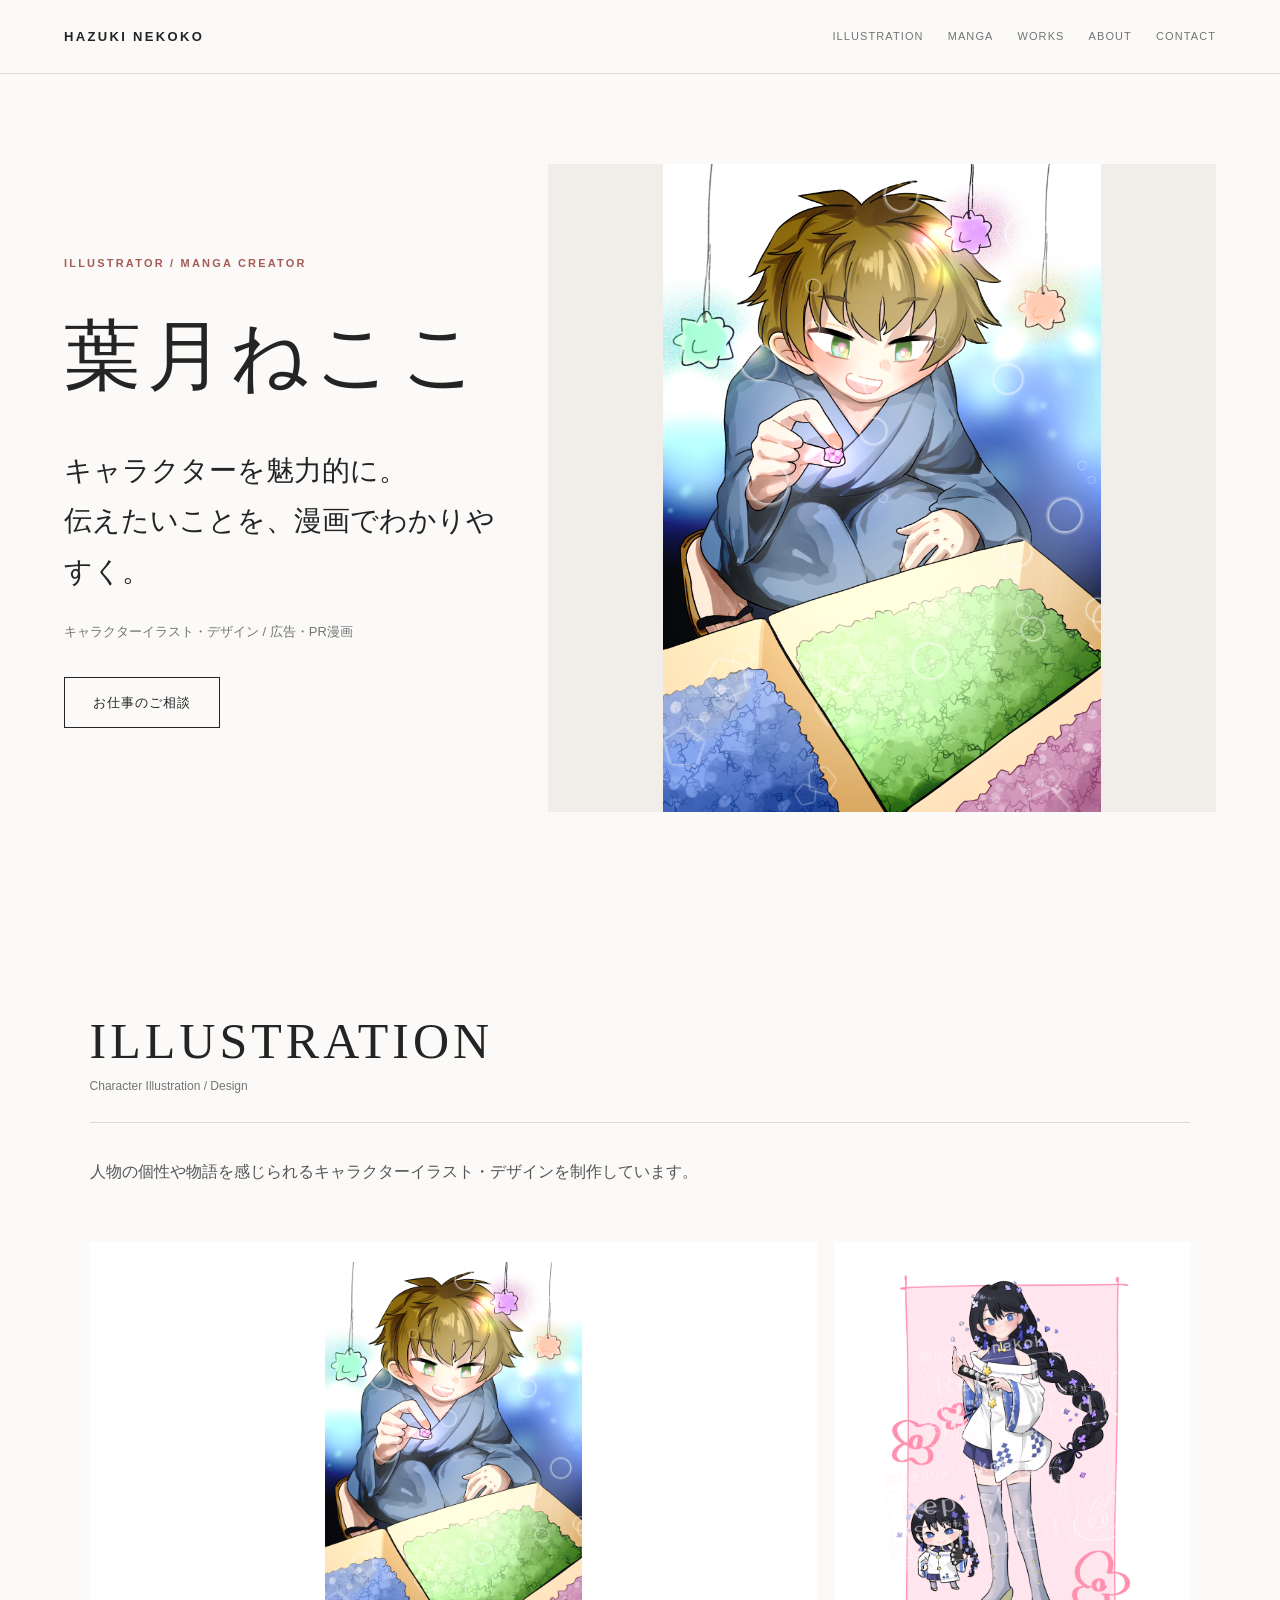
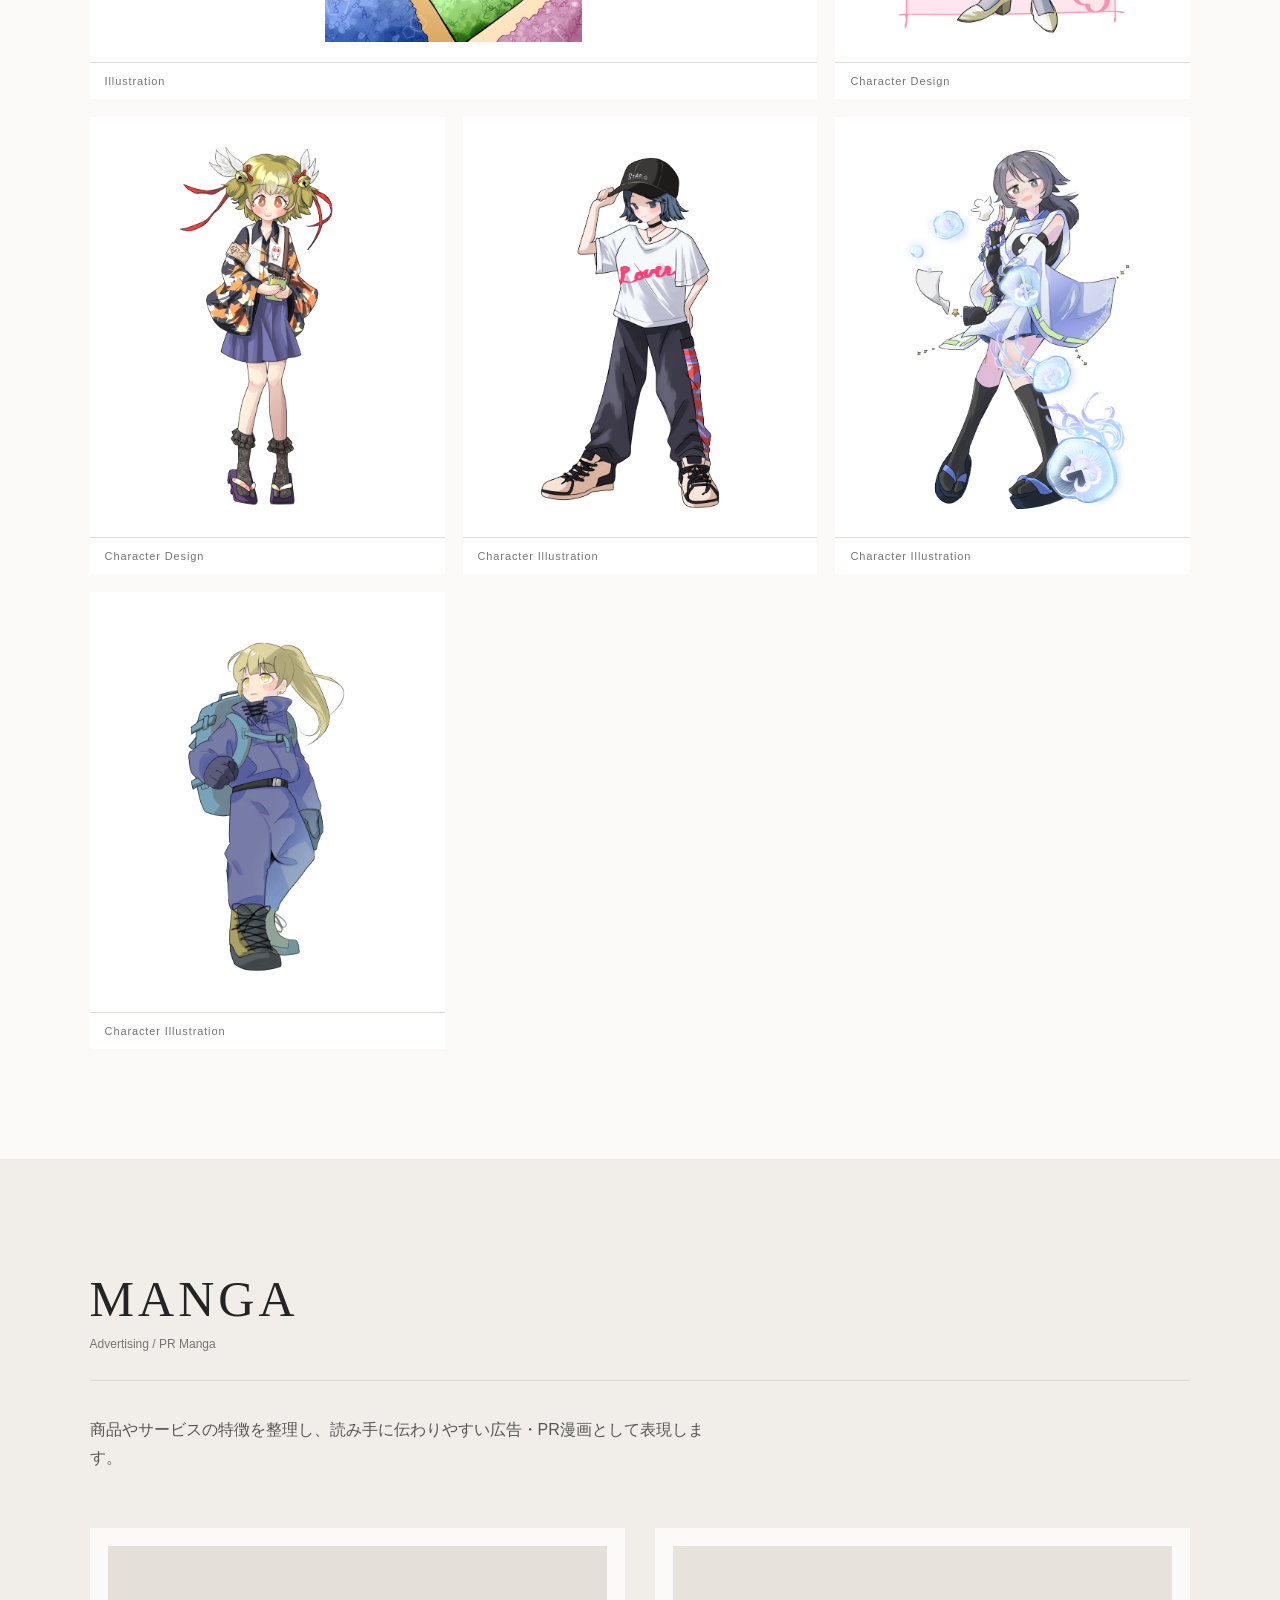
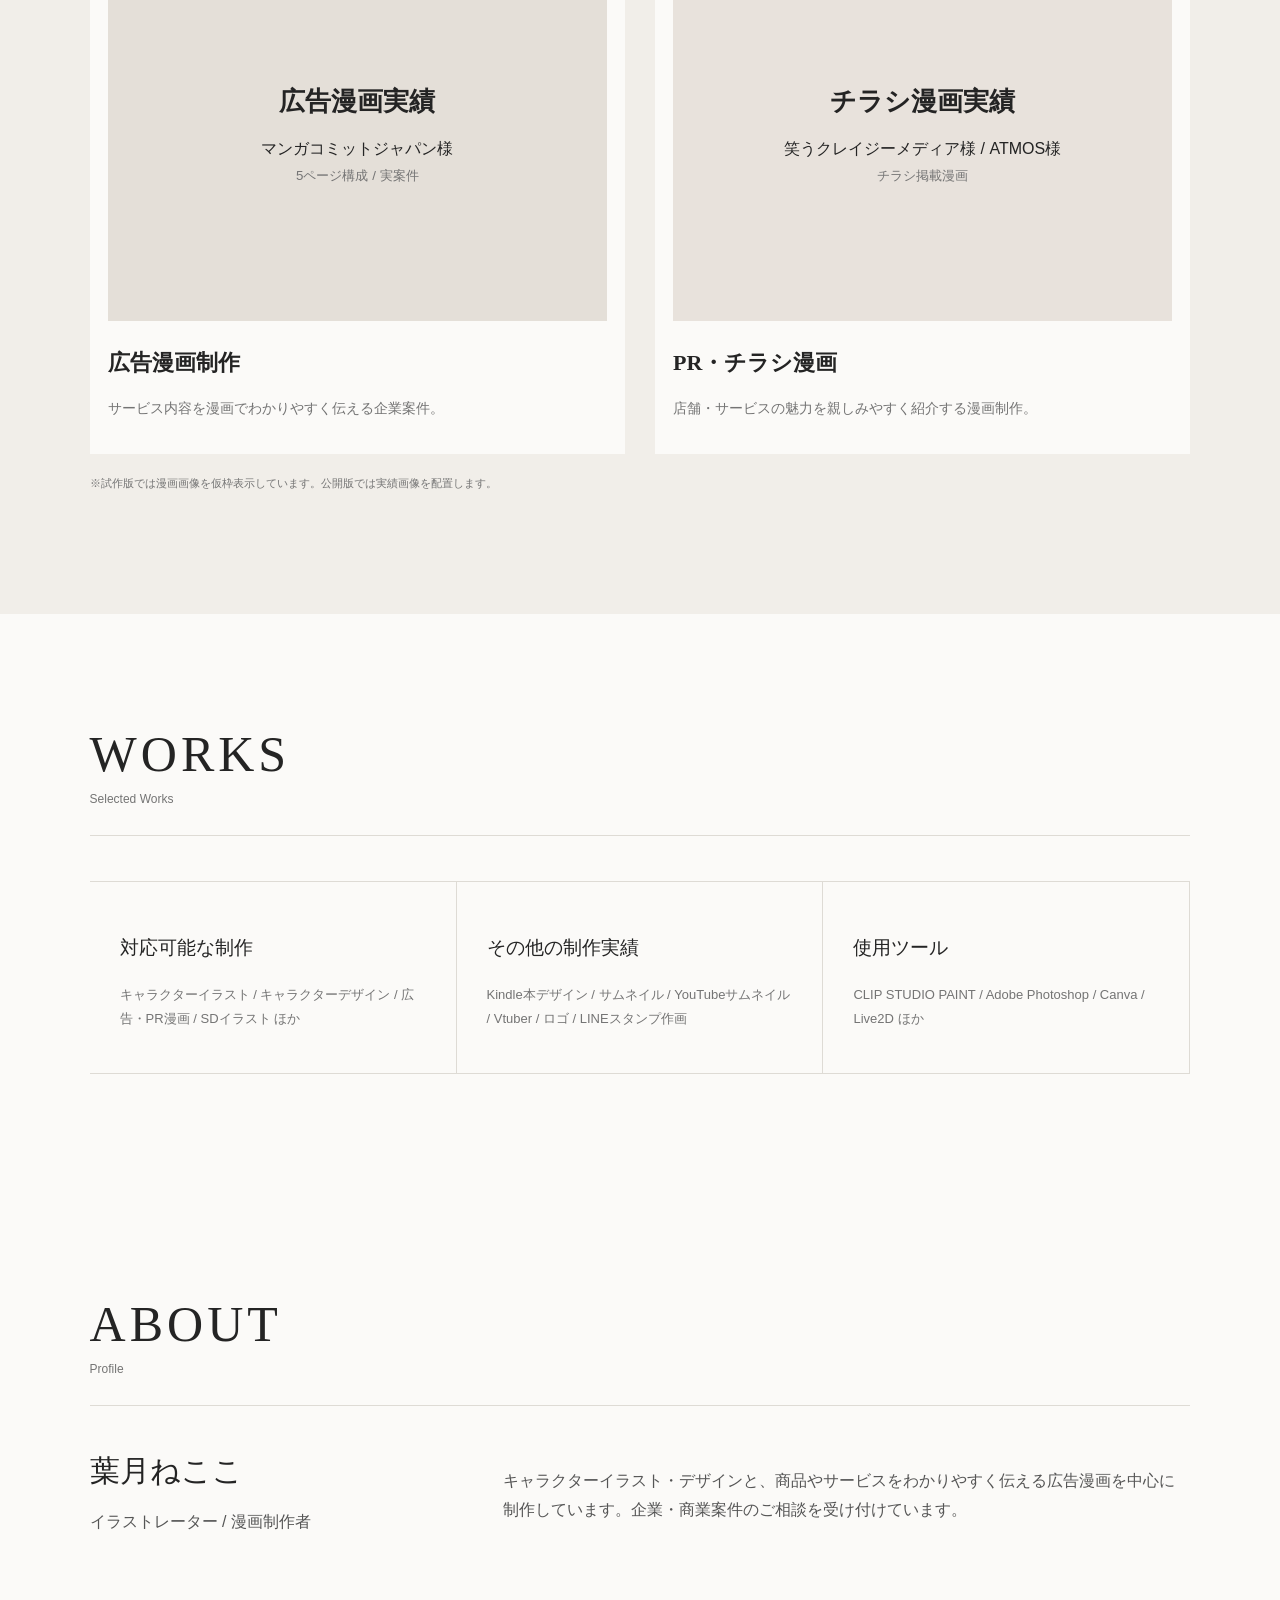
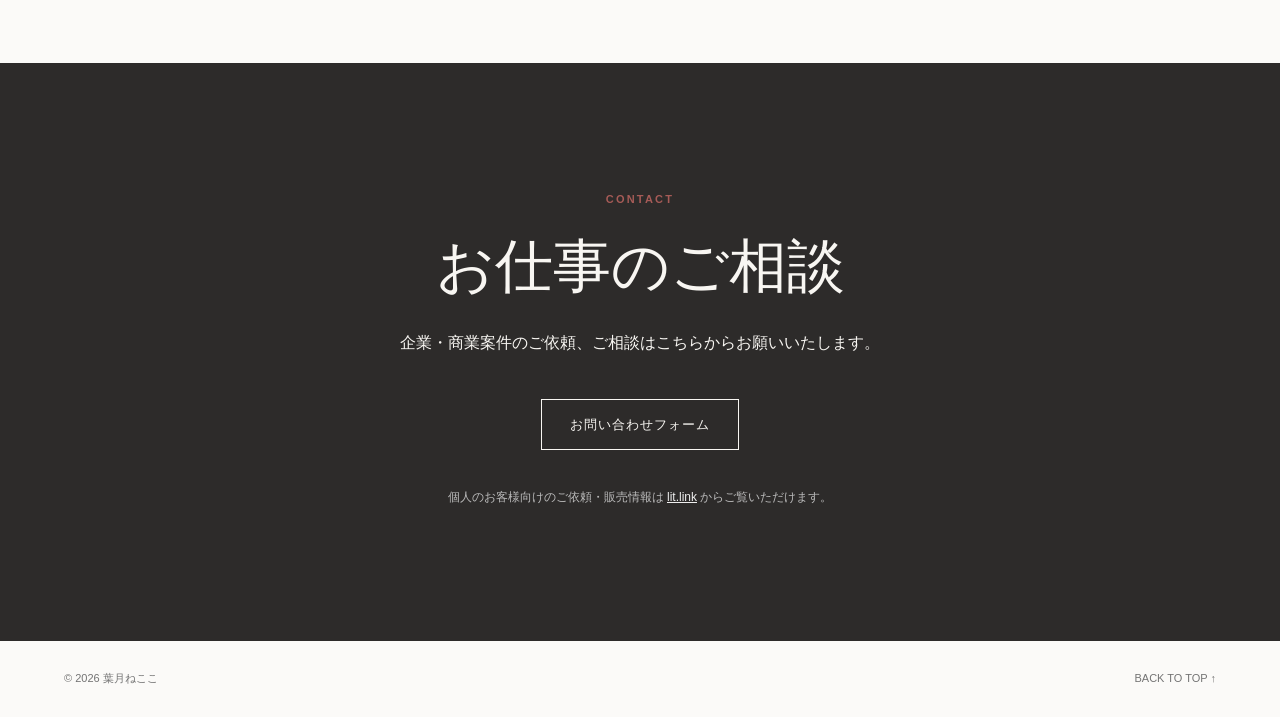
==== index.html @ bb23d897 "Add files via upload" ====
<!doctype html><html lang='ja'><head><meta charset='utf-8'><meta name='viewport' content='width=device-width,initial-scale=1'><title>葉月ねここ | Portfolio</title><meta name='description' content='葉月ねここの企業・商業案件向けポートフォリオ。キャラクターイラスト・デザイン、広告・PR漫画。'><link rel='stylesheet' href='style.css'></head><body>
<header class='header'><a class='logo' href='#top'>HAZUKI NEKOKO</a><nav><a href='#illustration'>ILLUSTRATION</a><a href='#manga'>MANGA</a><a href='#works'>WORKS</a><a href='#about'>ABOUT</a><a href='#contact'>CONTACT</a></nav></header>
<main id='top'>
<section class='hero'><div class='hero-copy'><p class='eyebrow'>ILLUSTRATOR / MANGA CREATOR</p><h1>葉月ねここ</h1><p class='lead'>キャラクターを魅力的に。<br>伝えたいことを、漫画でわかりやすく。</p><p class='sub'>キャラクターイラスト・デザイン / 広告・PR漫画</p><a class='button' href='#contact'>お仕事のご相談</a></div><div class='hero-art'><img src='images/illustration-main.png' alt='葉月ねここ イラスト作品'></div></section>
<section id='illustration' class='section'><div class='section-head'><div><h2>ILLUSTRATION</h2><span>Character Illustration / Design</span></div></div><p class='intro'>人物の個性や物語を感じられるキャラクターイラスト・デザインを制作しています。</p><div class='gallery'><figure class='wide'><img src='images/illustration-main.png' alt='一枚絵'><figcaption>Illustration</figcaption></figure><figure><img src='images/asukame.png' alt='キャラクターデザイン'><figcaption>Character Design</figcaption></figure><figure><img src='images/character66.png' alt='キャラクターデザイン'><figcaption>Character Design</figcaption></figure><figure><img src='images/character67.png' alt='キャラクターイラスト'><figcaption>Character Illustration</figcaption></figure><figure><img src='images/character65.png' alt='キャラクターイラスト'><figcaption>Character Illustration</figcaption></figure><figure><img src='images/character64.png' alt='キャラクターイラスト'><figcaption>Character Illustration</figcaption></figure></div></section>
<section id='manga' class='section soft'><div class='section-head'><div><h2>MANGA</h2><span>Advertising / PR Manga</span></div></div><p class='intro'>商品やサービスの特徴を整理し、読み手に伝わりやすい広告・PR漫画として表現します。</p><div class='manga-grid'><article><div class='placeholder'><strong>広告漫画実績</strong><span>マンガコミットジャパン様</span><small>5ページ構成 / 実案件</small></div><h3>広告漫画制作</h3><p>サービス内容を漫画でわかりやすく伝える企業案件。</p></article><article><div class='placeholder second'><strong>チラシ漫画実績</strong><span>笑うクレイジーメディア様 / ATMOS様</span><small>チラシ掲載漫画</small></div><h3>PR・チラシ漫画</h3><p>店舗・サービスの魅力を親しみやすく紹介する漫画制作。</p></article></div><p class='note'>※試作版では漫画画像を仮枠表示しています。公開版では実績画像を配置します。</p></section>
<section id='works' class='section'><div class='section-head'><div><h2>WORKS</h2><span>Selected Works</span></div></div><div class='works'><div><h3>対応可能な制作</h3><p>キャラクターイラスト / キャラクターデザイン / 広告・PR漫画 / SDイラスト ほか</p></div><div><h3>その他の制作実績</h3><p>Kindle本デザイン / サムネイル / YouTubeサムネイル / Vtuber / ロゴ / LINEスタンプ作画</p></div><div><h3>使用ツール</h3><p>CLIP STUDIO PAINT / Adobe Photoshop / Canva / Live2D ほか</p></div></div></section>
<section id='about' class='section about'><div class='section-head'><div><h2>ABOUT</h2><span>Profile</span></div></div><div class='about-grid'><div><h3>葉月ねここ</h3><p>イラストレーター / 漫画制作者</p></div><p>キャラクターイラスト・デザインと、商品やサービスをわかりやすく伝える広告漫画を中心に制作しています。企業・商業案件のご相談を受け付けています。</p></div></section>
<section id='contact' class='section contact'><p class='eyebrow'>CONTACT</p><h2>お仕事のご相談</h2><p>企業・商業案件のご依頼、ご相談はこちらからお願いいたします。</p><a class='button light' href='#' onclick="alert('公開版ではここに問い合わせフォームを接続します');return false;">お問い合わせフォーム</a><p class='personal'>個人のお客様向けのご依頼・販売情報は <a href='https://lit.link/hadukinekoko' target='_blank' rel='noopener'>lit.link</a> からご覧いただけます。</p></section>
</main><footer><span>© 2026 葉月ねここ</span><a href='#top'>BACK TO TOP ↑</a></footer></body></html>
---- style.css ----
:root{--ink:#242424;--muted:#747474;--line:#dedbd5;--paper:#fbfaf8;--soft:#f1eee9;--accent:#a65b57}*{box-sizing:border-box}html{scroll-behavior:smooth}body{margin:0;background:var(--paper);color:var(--ink);font-family:-apple-system,BlinkMacSystemFont,'Hiragino Kaku Gothic ProN','Yu Gothic',sans-serif;line-height:1.8}.header{height:74px;padding:0 5vw;display:flex;align-items:center;justify-content:space-between;border-bottom:1px solid var(--line);position:sticky;top:0;background:rgba(251,250,248,.94);backdrop-filter:blur(10px);z-index:5}.logo{font:600 13px/1 Arial;letter-spacing:.18em;color:var(--ink);text-decoration:none}.header nav{display:flex;gap:24px}.header nav a{font:500 11px/1 Arial;letter-spacing:.1em;color:var(--muted);text-decoration:none}.hero{min-height:calc(100vh - 74px);display:grid;grid-template-columns:42% 58%;align-items:center;max-width:1400px;margin:auto;padding:7vw 5vw}.hero-copy{padding-right:4vw}.eyebrow{font:600 11px/1 Arial;letter-spacing:.2em;color:var(--accent)}h1{font-family:serif;font-size:clamp(48px,6vw,86px);font-weight:400;letter-spacing:.08em;margin:.25em 0}.lead{font-family:serif;font-size:clamp(20px,2.2vw,31px);line-height:1.8;margin:0 0 22px}.sub{font-size:13px;color:var(--muted);margin-bottom:34px}.hero-art{height:72vh;min-height:500px;display:flex;align-items:center;justify-content:center;overflow:hidden;background:var(--soft)}.hero-art img{width:100%;height:100%;object-fit:contain}.button{display:inline-block;padding:13px 28px;border:1px solid var(--ink);color:var(--ink);text-decoration:none;font-size:13px;letter-spacing:.08em}.section{padding:110px 7vw;max-width:1400px;margin:auto}.soft{max-width:none;background:var(--soft);padding-left:max(7vw,calc((100vw - 1400px)/2 + 7vw));padding-right:max(7vw,calc((100vw - 1400px)/2 + 7vw))}.section-head{display:flex;gap:20px;align-items:flex-start;border-bottom:1px solid var(--line);padding-bottom:22px}.section-head>p{font:500 11px Arial;color:var(--accent);margin:8px 0}.section-head h2{font:400 clamp(30px,4vw,50px) serif;letter-spacing:.08em;margin:0;line-height:1.2}.section-head span{font-size:12px;color:var(--muted)}.intro{max-width:620px;margin:35px 0 55px;color:#555}.gallery{display:grid;grid-template-columns:repeat(3,1fr);gap:18px}.gallery figure{margin:0;background:#fff;min-height:430px;display:flex;flex-direction:column}.gallery figure.wide{grid-column:span 2}.gallery img{width:100%;height:420px;object-fit:contain;padding:20px}.gallery figcaption{border-top:1px solid var(--line);padding:12px 15px;font:500 11px Arial;letter-spacing:.08em;color:var(--muted)}.manga-grid{display:grid;grid-template-columns:1fr 1fr;gap:30px}.manga-grid article{background:var(--paper);padding:18px}.placeholder{aspect-ratio:4/3;background:#e4dfd8;display:flex;flex-direction:column;align-items:center;justify-content:center;text-align:center;padding:30px}.placeholder.second{background:#e8e2dc}.placeholder strong{font-family:serif;font-size:26px}.placeholder span{margin-top:10px}.placeholder small{color:var(--muted)}.manga-grid h3{font-family:serif;font-size:22px;margin-bottom:0}.manga-grid p{color:var(--muted);font-size:14px}.note{font-size:11px;color:var(--muted);margin-top:20px}.works{display:grid;grid-template-columns:repeat(3,1fr);gap:0;border-top:1px solid var(--line);margin-top:45px}.works>div{padding:30px;border-bottom:1px solid var(--line);border-right:1px solid var(--line)}.works h3{font-family:serif;font-weight:400}.works p{font-size:13px;color:var(--muted)}.about-grid{display:grid;grid-template-columns:1fr 2fr;gap:70px;margin-top:45px}.about-grid h3{font:400 30px serif;margin:0}.about-grid p{color:#555}.contact{max-width:none;text-align:center;background:#2d2b2a;color:#f8f6f2;padding:120px 7vw}.contact h2{font:400 clamp(34px,5vw,58px) serif;margin:.4em}.contact .button{margin:25px}.button.light{border-color:#f8f6f2;color:#f8f6f2}.personal{font-size:12px;color:#bbb}.personal a{color:#eee}footer{display:flex;justify-content:space-between;padding:28px 5vw;font-size:11px;color:var(--muted)}footer a{color:inherit;text-decoration:none}@media(max-width:800px){.header nav a:not(:last-child){display:none}.hero{grid-template-columns:1fr;padding-top:55px}.hero-copy{padding:0 0 45px}.hero-art{height:55vh;min-height:360px}.section{padding:80px 6vw}.gallery{grid-template-columns:1fr 1fr}.gallery figure.wide{grid-column:span 2}.gallery img{height:330px}.manga-grid,.works,.about-grid{grid-template-columns:1fr}.works>div{border-right:0}.about-grid{gap:15px}}@media(max-width:520px){.gallery{grid-template-columns:1fr}.gallery figure.wide{grid-column:auto}.gallery img{height:390px}.header{padding:0 20px}.hero{padding-left:20px;padding-right:20px}}
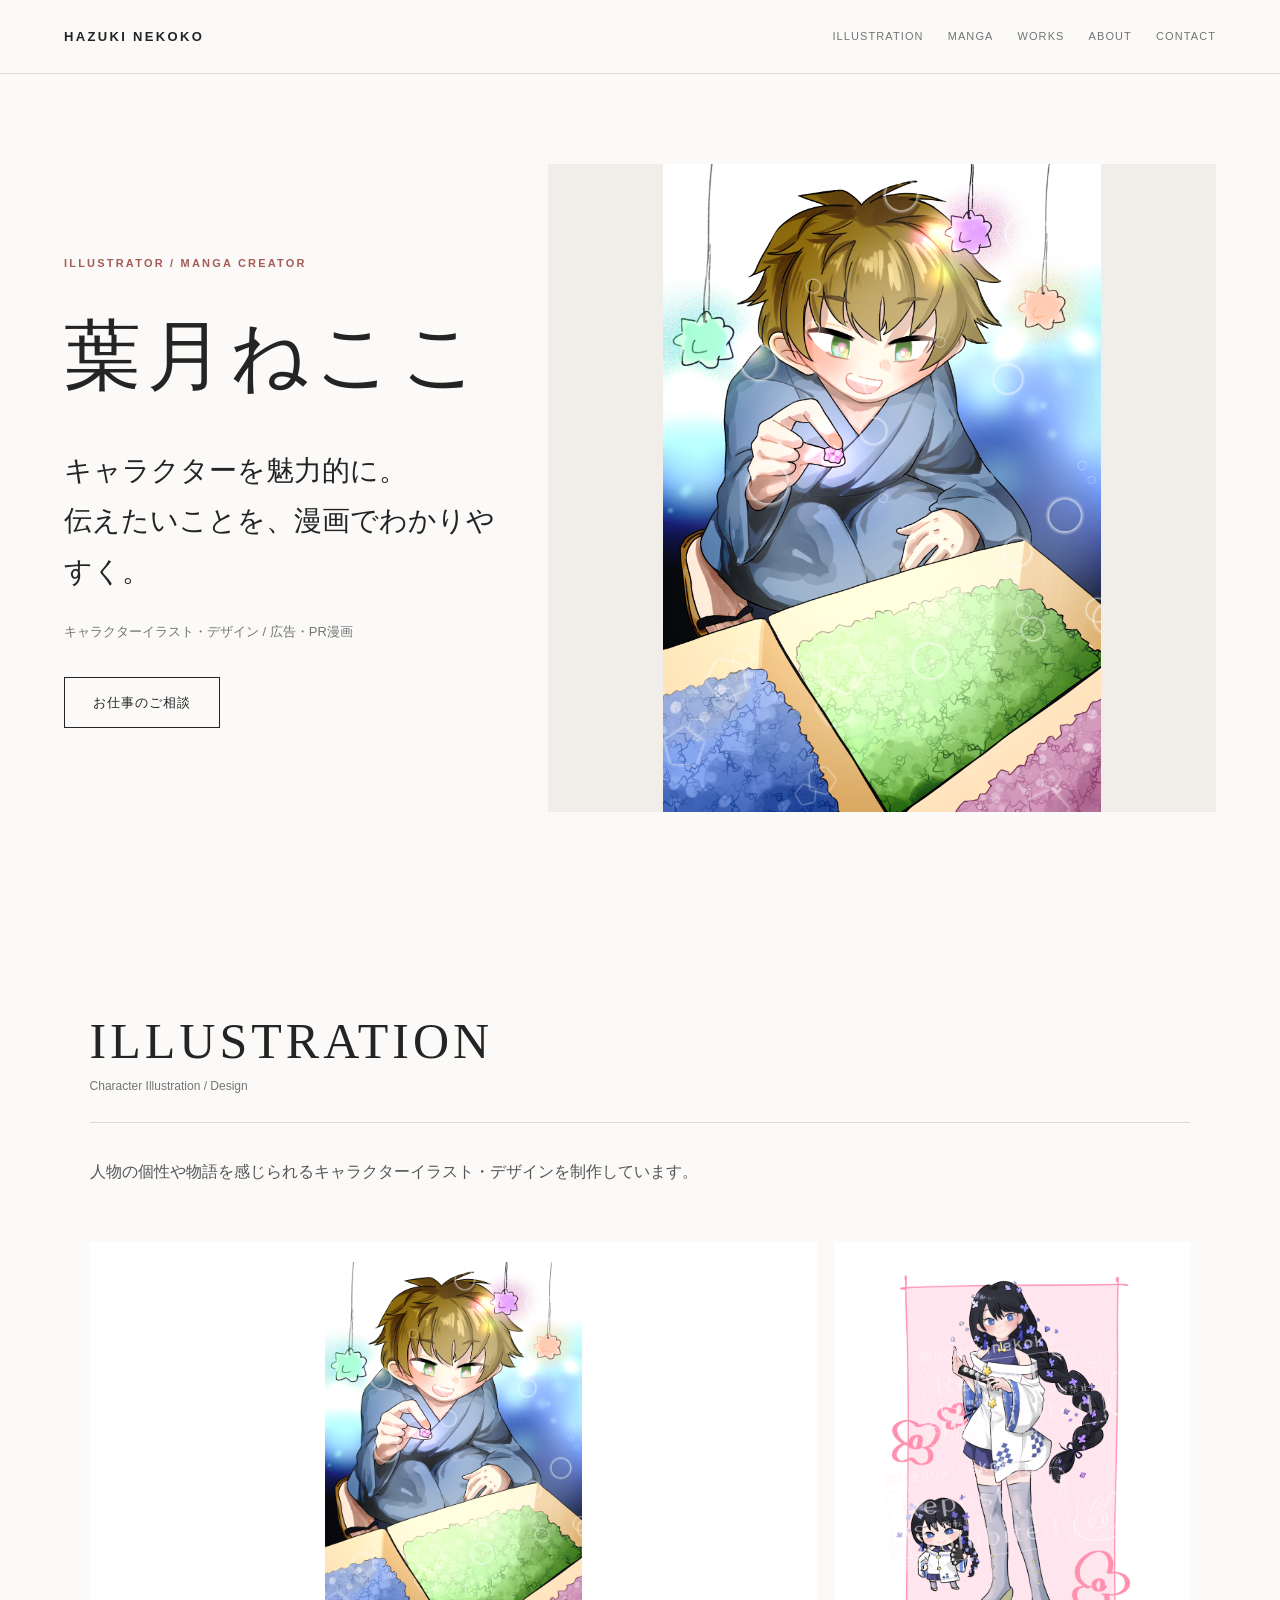
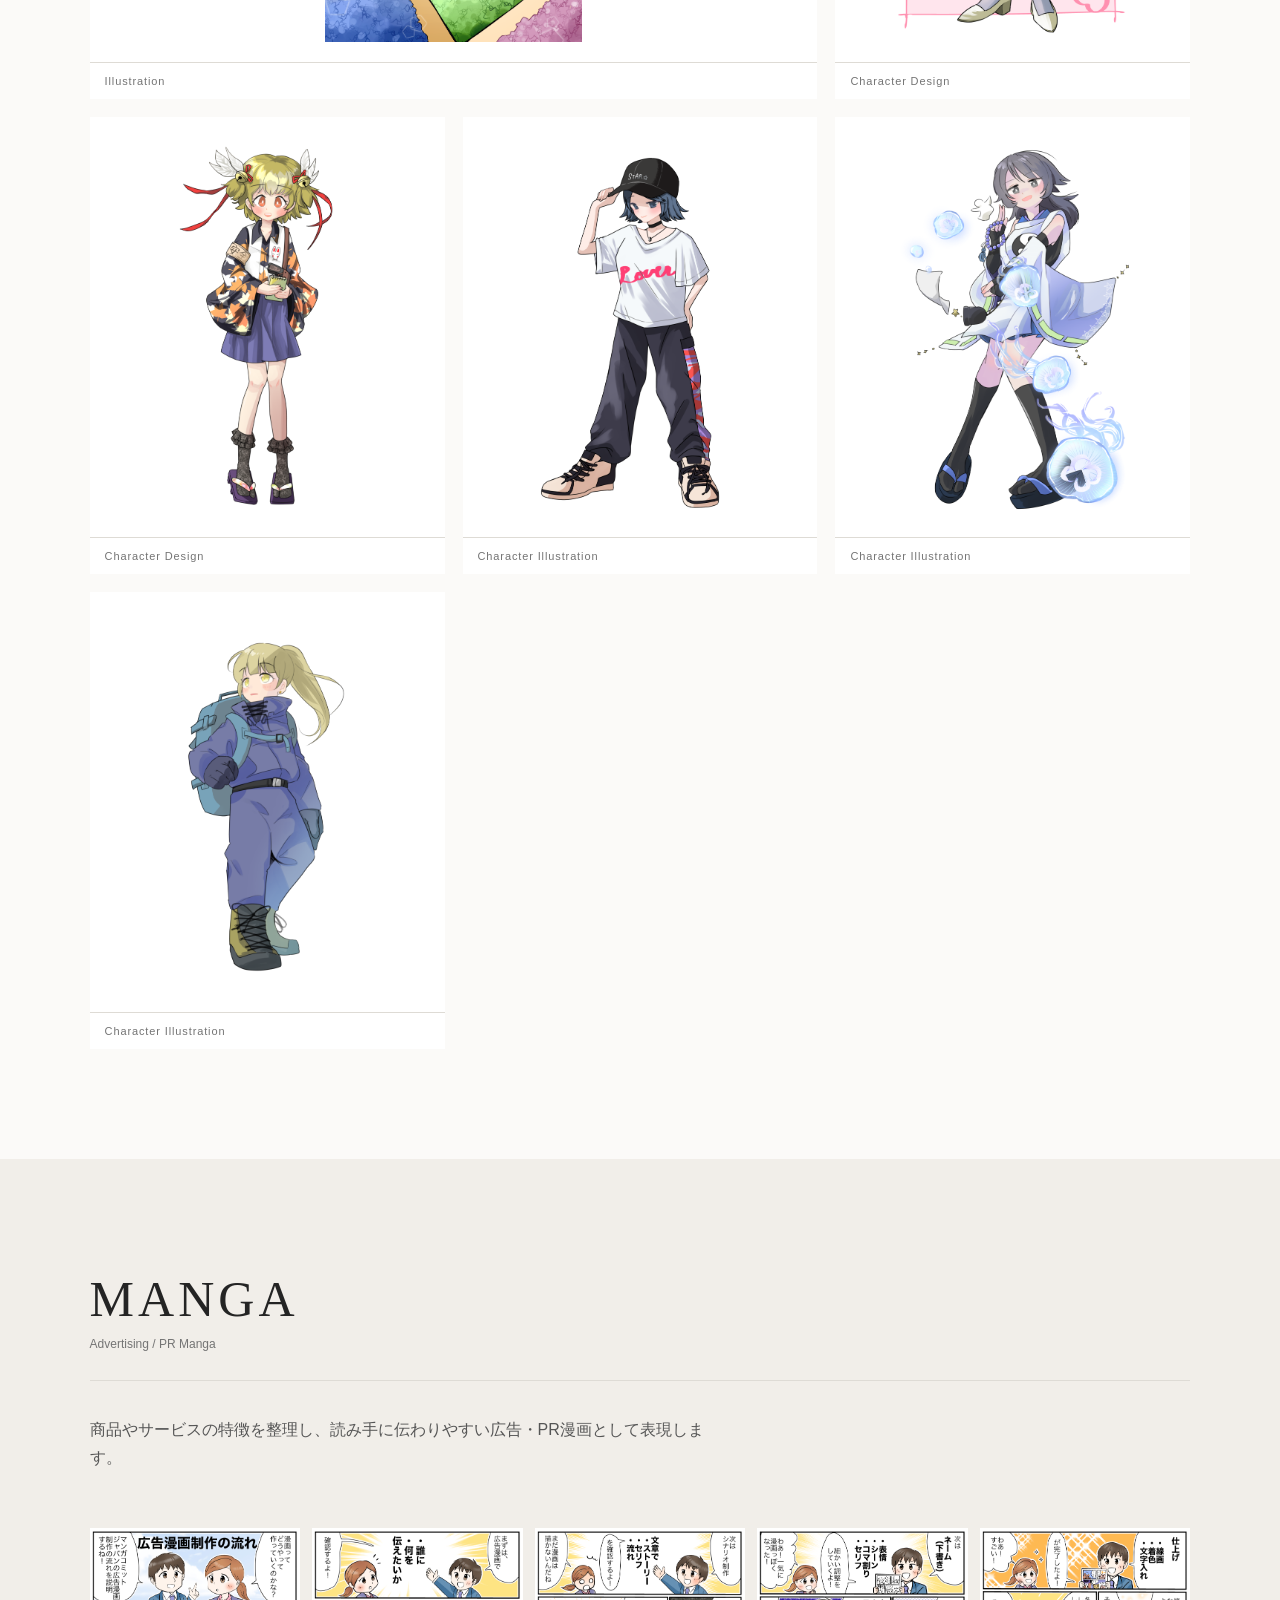
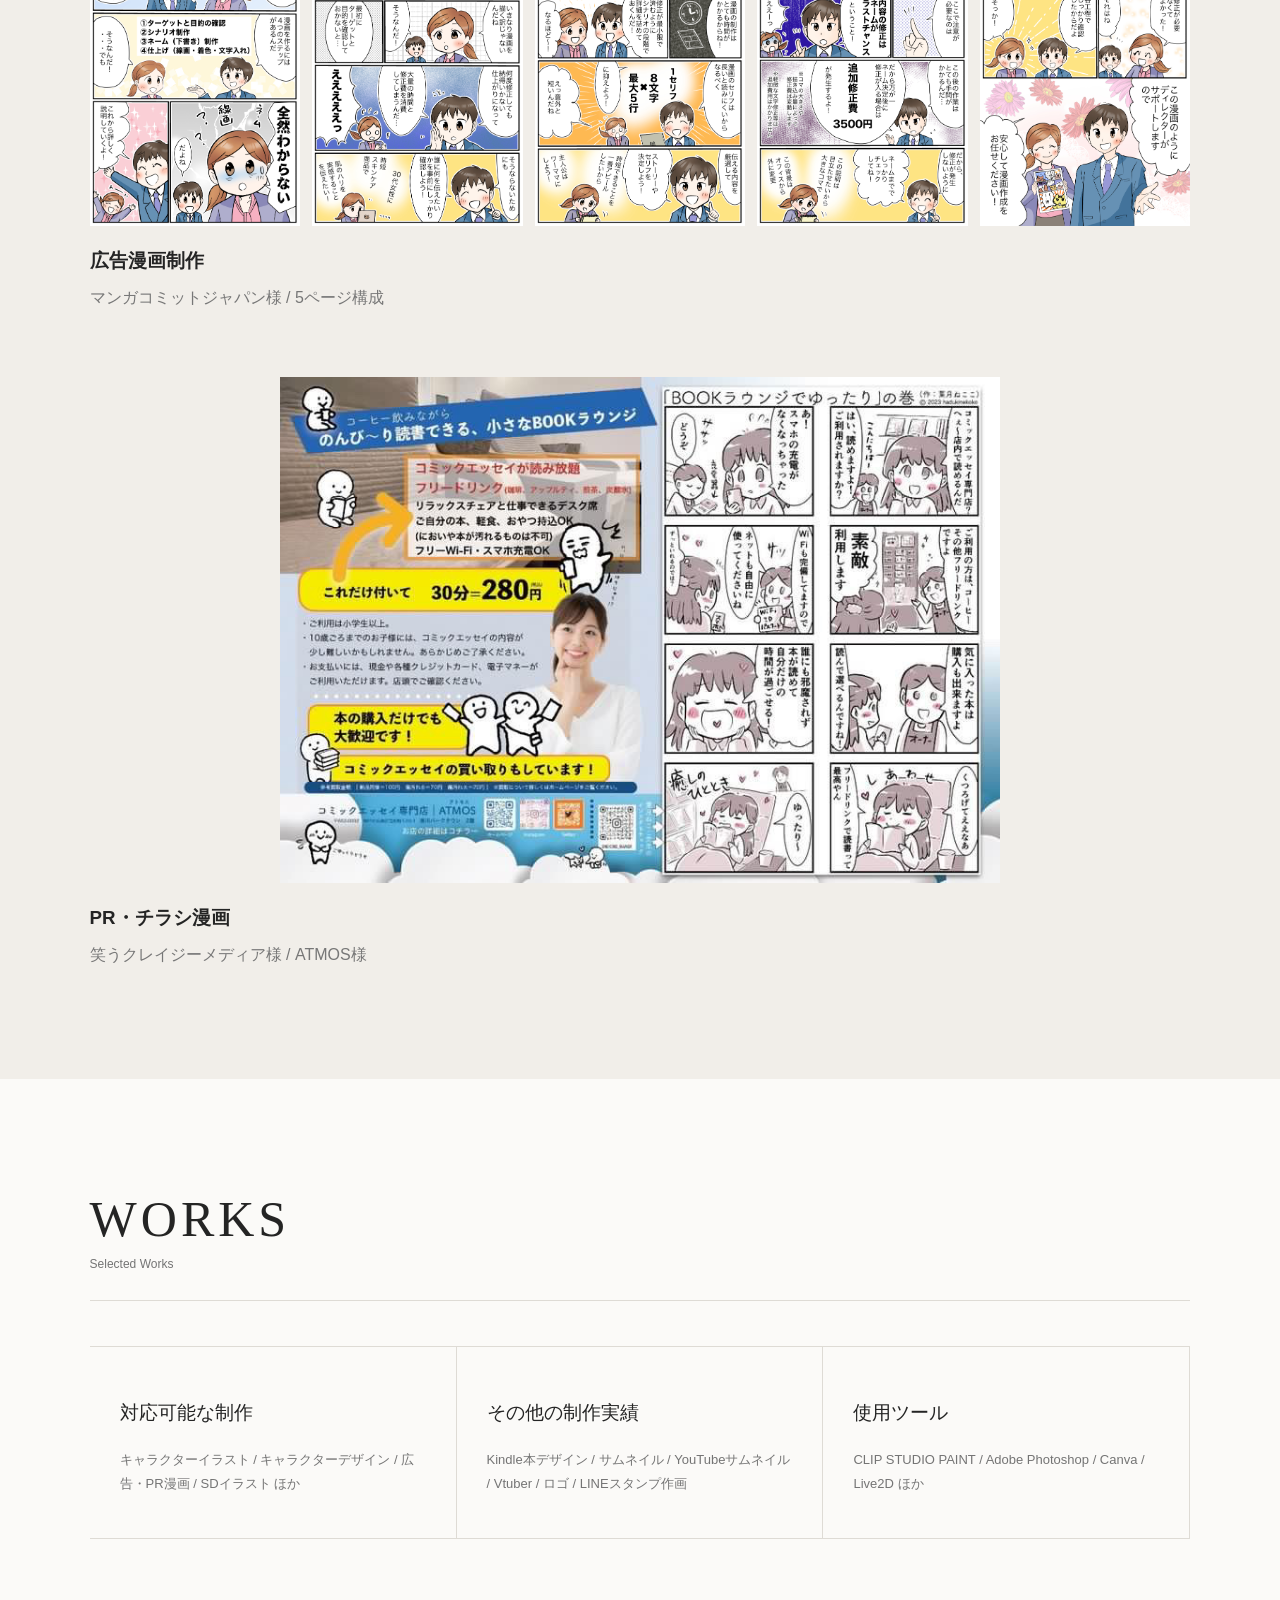
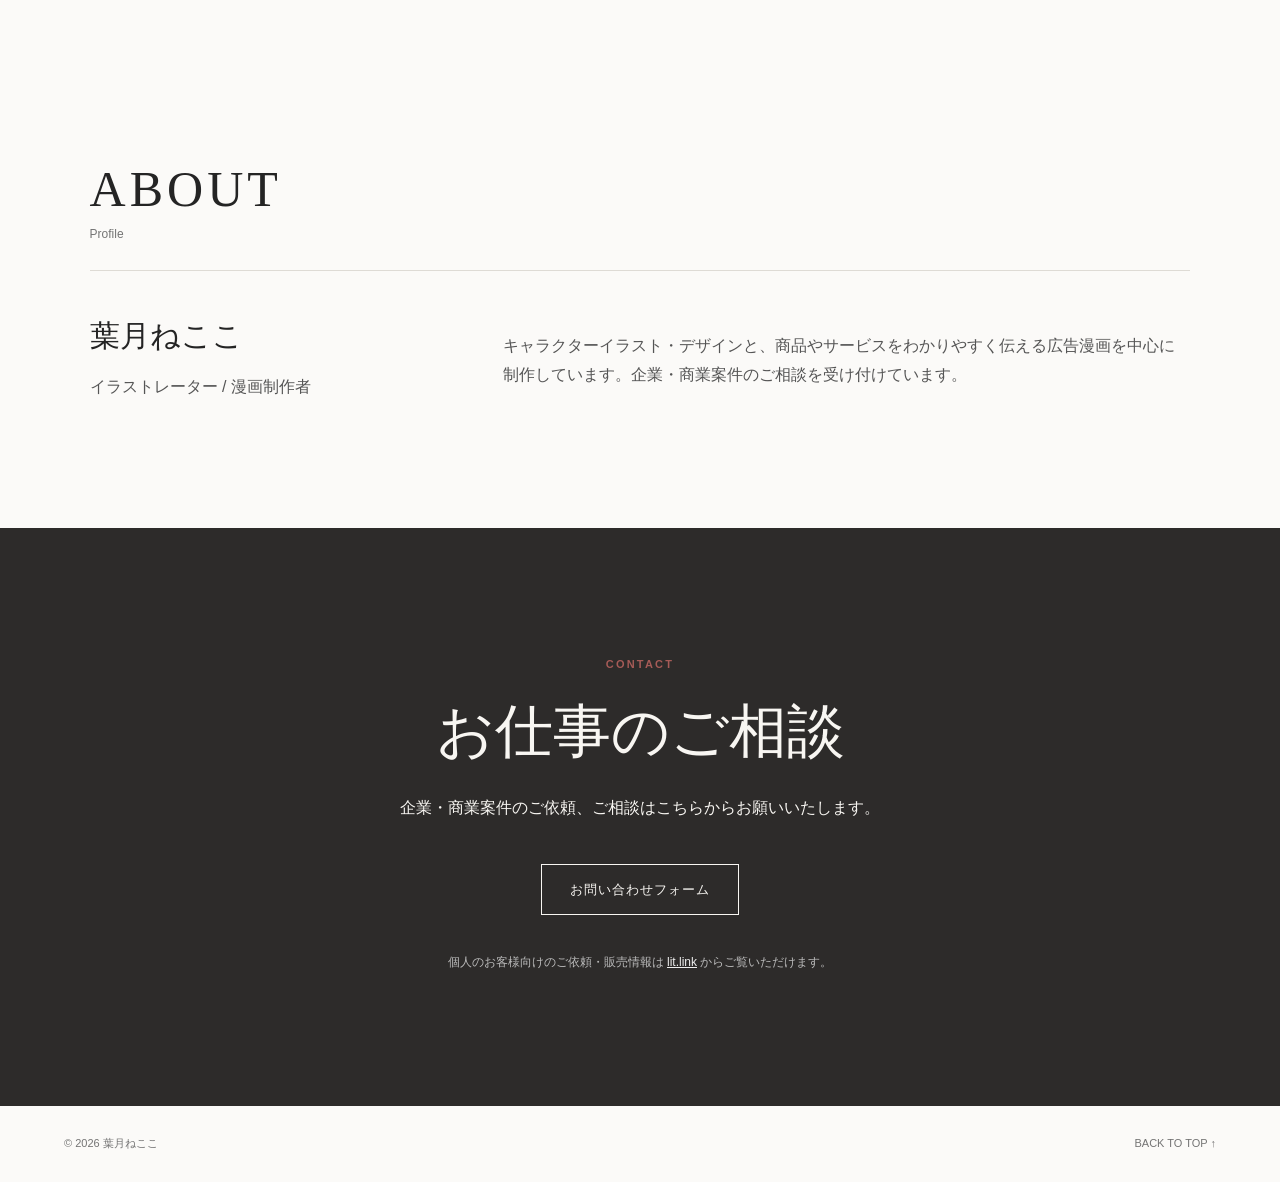
==== commit e683c6ae: "Add files via upload" ====
--- a/index.html
+++ b/index.html
@@ -3,7 +3,7 @@
 <main id='top'>
 <section class='hero'><div class='hero-copy'><p class='eyebrow'>ILLUSTRATOR / MANGA CREATOR</p><h1>葉月ねここ</h1><p class='lead'>キャラクターを魅力的に。<br>伝えたいことを、漫画でわかりやすく。</p><p class='sub'>キャラクターイラスト・デザイン / 広告・PR漫画</p><a class='button' href='#contact'>お仕事のご相談</a></div><div class='hero-art'><img src='images/illustration-main.png' alt='葉月ねここ イラスト作品'></div></section>
 <section id='illustration' class='section'><div class='section-head'><div><h2>ILLUSTRATION</h2><span>Character Illustration / Design</span></div></div><p class='intro'>人物の個性や物語を感じられるキャラクターイラスト・デザインを制作しています。</p><div class='gallery'><figure class='wide'><img src='images/illustration-main.png' alt='一枚絵'><figcaption>Illustration</figcaption></figure><figure><img src='images/asukame.png' alt='キャラクターデザイン'><figcaption>Character Design</figcaption></figure><figure><img src='images/character66.png' alt='キャラクターデザイン'><figcaption>Character Design</figcaption></figure><figure><img src='images/character67.png' alt='キャラクターイラスト'><figcaption>Character Illustration</figcaption></figure><figure><img src='images/character65.png' alt='キャラクターイラスト'><figcaption>Character Illustration</figcaption></figure><figure><img src='images/character64.png' alt='キャラクターイラスト'><figcaption>Character Illustration</figcaption></figure></div></section>
-<section id='manga' class='section soft'><div class='section-head'><div><h2>MANGA</h2><span>Advertising / PR Manga</span></div></div><p class='intro'>商品やサービスの特徴を整理し、読み手に伝わりやすい広告・PR漫画として表現します。</p><div class='manga-grid'><article><div class='placeholder'><strong>広告漫画実績</strong><span>マンガコミットジャパン様</span><small>5ページ構成 / 実案件</small></div><h3>広告漫画制作</h3><p>サービス内容を漫画でわかりやすく伝える企業案件。</p></article><article><div class='placeholder second'><strong>チラシ漫画実績</strong><span>笑うクレイジーメディア様 / ATMOS様</span><small>チラシ掲載漫画</small></div><h3>PR・チラシ漫画</h3><p>店舗・サービスの魅力を親しみやすく紹介する漫画制作。</p></article></div><p class='note'>※試作版では漫画画像を仮枠表示しています。公開版では実績画像を配置します。</p></section>
+<section id='manga' class='section soft'><div class='section-head'><div><h2>MANGA</h2><span>Advertising / PR Manga</span></div></div><p class='intro'>商品やサービスの特徴を整理し、読み手に伝わりやすい広告・PR漫画として表現します。</p><div class='manga-project'><div class='manga-pages'><img src='images/mcj1.jpg' alt='マンガコミットジャパン様 広告漫画 1ページ目'><img src='images/mcj2.jpg' alt='マンガコミットジャパン様 広告漫画 2ページ目'><img src='images/mcj3.jpg' alt='マンガコミットジャパン様 広告漫画 3ページ目'><img src='images/mcj4.jpg' alt='マンガコミットジャパン様 広告漫画 4ページ目'><img src='images/mcj5.jpg' alt='マンガコミットジャパン様 広告漫画 5ページ目'></div><h3>広告漫画制作</h3><p>マンガコミットジャパン様 / 5ページ構成</p></div><div class='manga-project atmos'><img class='manga-single' src='images/atmos.jpg' alt='ATMOS様 チラシ漫画'><h3>PR・チラシ漫画</h3><p>笑うクレイジーメディア様 / ATMOS様</p></div></section>
 <section id='works' class='section'><div class='section-head'><div><h2>WORKS</h2><span>Selected Works</span></div></div><div class='works'><div><h3>対応可能な制作</h3><p>キャラクターイラスト / キャラクターデザイン / 広告・PR漫画 / SDイラスト ほか</p></div><div><h3>その他の制作実績</h3><p>Kindle本デザイン / サムネイル / YouTubeサムネイル / Vtuber / ロゴ / LINEスタンプ作画</p></div><div><h3>使用ツール</h3><p>CLIP STUDIO PAINT / Adobe Photoshop / Canva / Live2D ほか</p></div></div></section>
 <section id='about' class='section about'><div class='section-head'><div><h2>ABOUT</h2><span>Profile</span></div></div><div class='about-grid'><div><h3>葉月ねここ</h3><p>イラストレーター / 漫画制作者</p></div><p>キャラクターイラスト・デザインと、商品やサービスをわかりやすく伝える広告漫画を中心に制作しています。企業・商業案件のご相談を受け付けています。</p></div></section>
 <section id='contact' class='section contact'><p class='eyebrow'>CONTACT</p><h2>お仕事のご相談</h2><p>企業・商業案件のご依頼、ご相談はこちらからお願いいたします。</p><a class='button light' href='#' onclick="alert('公開版ではここに問い合わせフォームを接続します');return false;">お問い合わせフォーム</a><p class='personal'>個人のお客様向けのご依頼・販売情報は <a href='https://lit.link/hadukinekoko' target='_blank' rel='noopener'>lit.link</a> からご覧いただけます。</p></section>
--- a/style.css
+++ b/style.css
@@ -1 +1,3 @@
 :root{--ink:#242424;--muted:#747474;--line:#dedbd5;--paper:#fbfaf8;--soft:#f1eee9;--accent:#a65b57}*{box-sizing:border-box}html{scroll-behavior:smooth}body{margin:0;background:var(--paper);color:var(--ink);font-family:-apple-system,BlinkMacSystemFont,'Hiragino Kaku Gothic ProN','Yu Gothic',sans-serif;line-height:1.8}.header{height:74px;padding:0 5vw;display:flex;align-items:center;justify-content:space-between;border-bottom:1px solid var(--line);position:sticky;top:0;background:rgba(251,250,248,.94);backdrop-filter:blur(10px);z-index:5}.logo{font:600 13px/1 Arial;letter-spacing:.18em;color:var(--ink);text-decoration:none}.header nav{display:flex;gap:24px}.header nav a{font:500 11px/1 Arial;letter-spacing:.1em;color:var(--muted);text-decoration:none}.hero{min-height:calc(100vh - 74px);display:grid;grid-template-columns:42% 58%;align-items:center;max-width:1400px;margin:auto;padding:7vw 5vw}.hero-copy{padding-right:4vw}.eyebrow{font:600 11px/1 Arial;letter-spacing:.2em;color:var(--accent)}h1{font-family:serif;font-size:clamp(48px,6vw,86px);font-weight:400;letter-spacing:.08em;margin:.25em 0}.lead{font-family:serif;font-size:clamp(20px,2.2vw,31px);line-height:1.8;margin:0 0 22px}.sub{font-size:13px;color:var(--muted);margin-bottom:34px}.hero-art{height:72vh;min-height:500px;display:flex;align-items:center;justify-content:center;overflow:hidden;background:var(--soft)}.hero-art img{width:100%;height:100%;object-fit:contain}.button{display:inline-block;padding:13px 28px;border:1px solid var(--ink);color:var(--ink);text-decoration:none;font-size:13px;letter-spacing:.08em}.section{padding:110px 7vw;max-width:1400px;margin:auto}.soft{max-width:none;background:var(--soft);padding-left:max(7vw,calc((100vw - 1400px)/2 + 7vw));padding-right:max(7vw,calc((100vw - 1400px)/2 + 7vw))}.section-head{display:flex;gap:20px;align-items:flex-start;border-bottom:1px solid var(--line);padding-bottom:22px}.section-head>p{font:500 11px Arial;color:var(--accent);margin:8px 0}.section-head h2{font:400 clamp(30px,4vw,50px) serif;letter-spacing:.08em;margin:0;line-height:1.2}.section-head span{font-size:12px;color:var(--muted)}.intro{max-width:620px;margin:35px 0 55px;color:#555}.gallery{display:grid;grid-template-columns:repeat(3,1fr);gap:18px}.gallery figure{margin:0;background:#fff;min-height:430px;display:flex;flex-direction:column}.gallery figure.wide{grid-column:span 2}.gallery img{width:100%;height:420px;object-fit:contain;padding:20px}.gallery figcaption{border-top:1px solid var(--line);padding:12px 15px;font:500 11px Arial;letter-spacing:.08em;color:var(--muted)}.manga-grid{display:grid;grid-template-columns:1fr 1fr;gap:30px}.manga-grid article{background:var(--paper);padding:18px}.placeholder{aspect-ratio:4/3;background:#e4dfd8;display:flex;flex-direction:column;align-items:center;justify-content:center;text-align:center;padding:30px}.placeholder.second{background:#e8e2dc}.placeholder strong{font-family:serif;font-size:26px}.placeholder span{margin-top:10px}.placeholder small{color:var(--muted)}.manga-grid h3{font-family:serif;font-size:22px;margin-bottom:0}.manga-grid p{color:var(--muted);font-size:14px}.note{font-size:11px;color:var(--muted);margin-top:20px}.works{display:grid;grid-template-columns:repeat(3,1fr);gap:0;border-top:1px solid var(--line);margin-top:45px}.works>div{padding:30px;border-bottom:1px solid var(--line);border-right:1px solid var(--line)}.works h3{font-family:serif;font-weight:400}.works p{font-size:13px;color:var(--muted)}.about-grid{display:grid;grid-template-columns:1fr 2fr;gap:70px;margin-top:45px}.about-grid h3{font:400 30px serif;margin:0}.about-grid p{color:#555}.contact{max-width:none;text-align:center;background:#2d2b2a;color:#f8f6f2;padding:120px 7vw}.contact h2{font:400 clamp(34px,5vw,58px) serif;margin:.4em}.contact .button{margin:25px}.button.light{border-color:#f8f6f2;color:#f8f6f2}.personal{font-size:12px;color:#bbb}.personal a{color:#eee}footer{display:flex;justify-content:space-between;padding:28px 5vw;font-size:11px;color:var(--muted)}footer a{color:inherit;text-decoration:none}@media(max-width:800px){.header nav a:not(:last-child){display:none}.hero{grid-template-columns:1fr;padding-top:55px}.hero-copy{padding:0 0 45px}.hero-art{height:55vh;min-height:360px}.section{padding:80px 6vw}.gallery{grid-template-columns:1fr 1fr}.gallery figure.wide{grid-column:span 2}.gallery img{height:330px}.manga-grid,.works,.about-grid{grid-template-columns:1fr}.works>div{border-right:0}.about-grid{gap:15px}}@media(max-width:520px){.gallery{grid-template-columns:1fr}.gallery figure.wide{grid-column:auto}.gallery img{height:390px}.header{padding:0 20px}.hero{padding-left:20px;padding-right:20px}}
+
+.manga-project{margin-top:36px}.manga-pages{display:grid;grid-template-columns:repeat(5,1fr);gap:12px;align-items:start}.manga-pages img,.manga-single{width:100%;height:auto;display:block;background:#fff}.manga-project h3{margin:18px 0 6px}.manga-project p{margin:0;color:#777}.manga-single{max-width:720px;margin:0 auto}.atmos{margin-top:64px}@media(max-width:800px){.manga-pages{grid-template-columns:repeat(2,1fr)}.manga-pages img:last-child{grid-column:1/-1;max-width:50%;justify-self:center}}
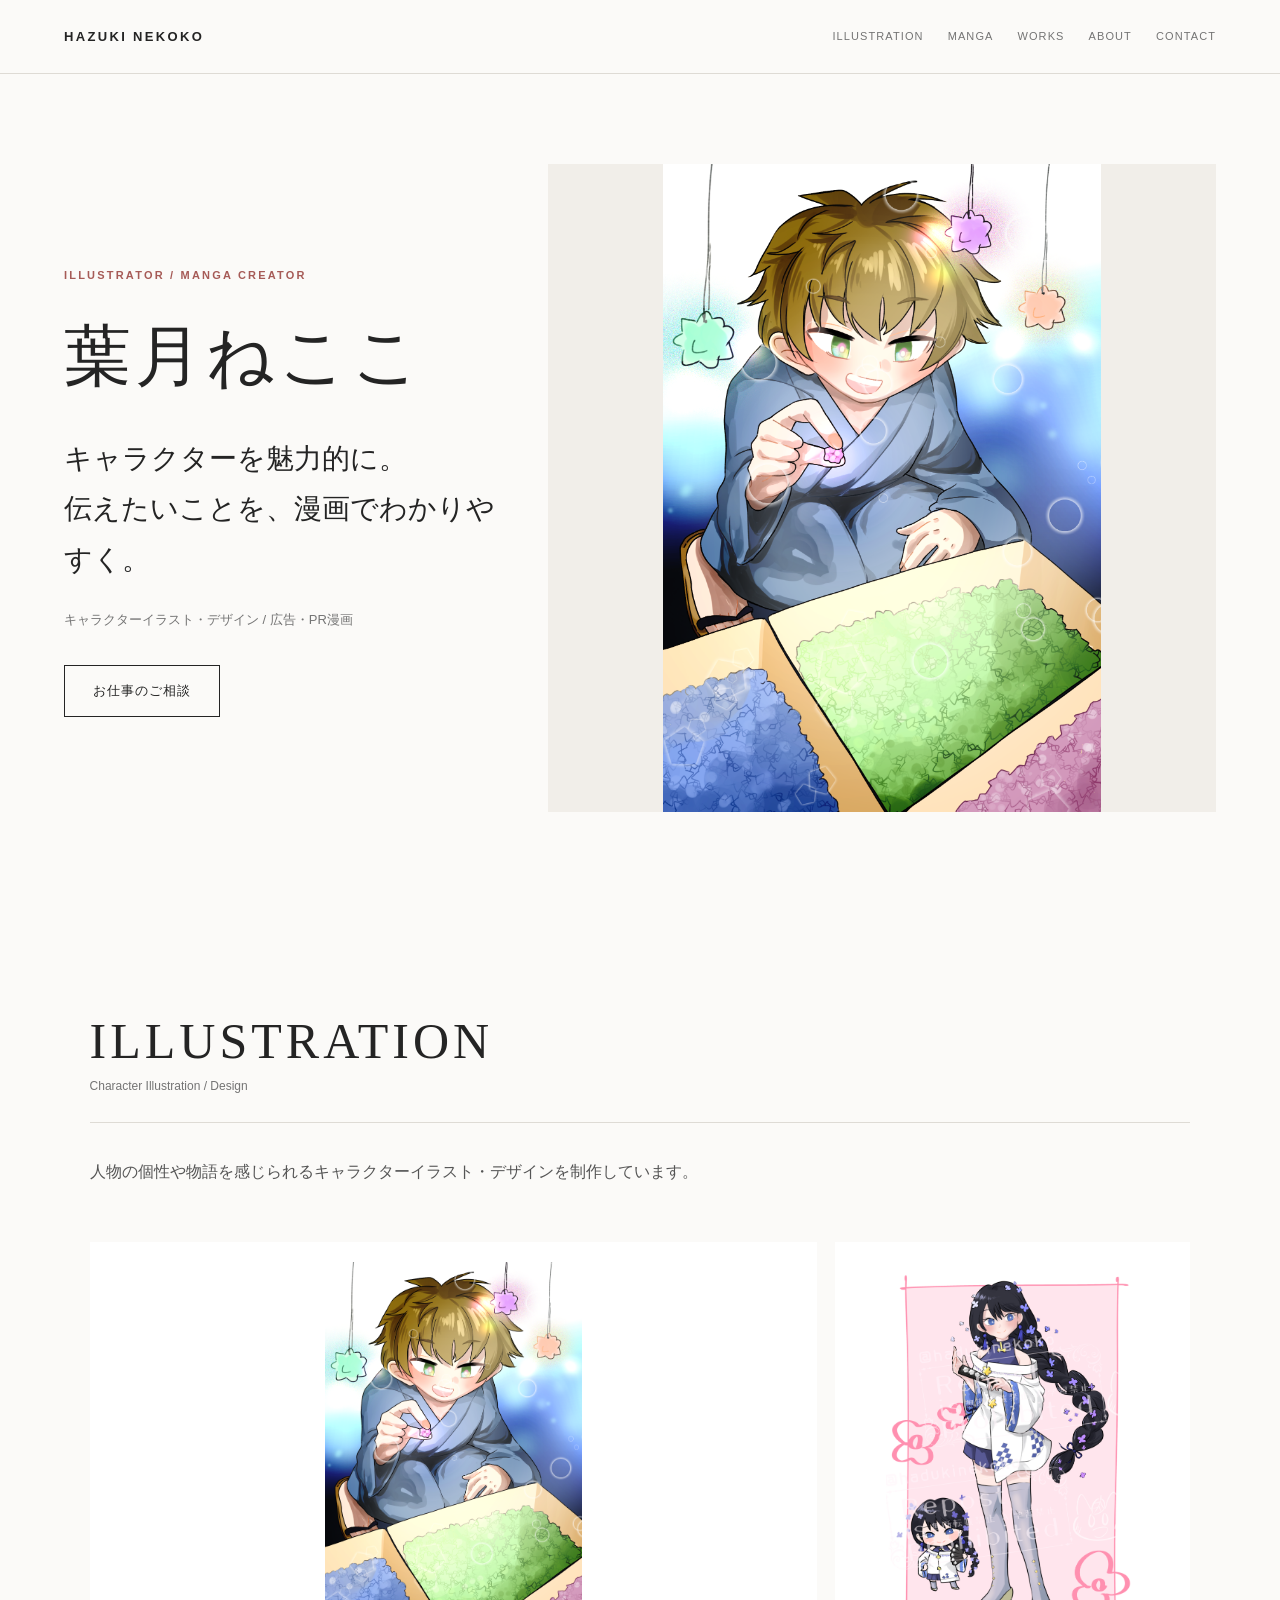
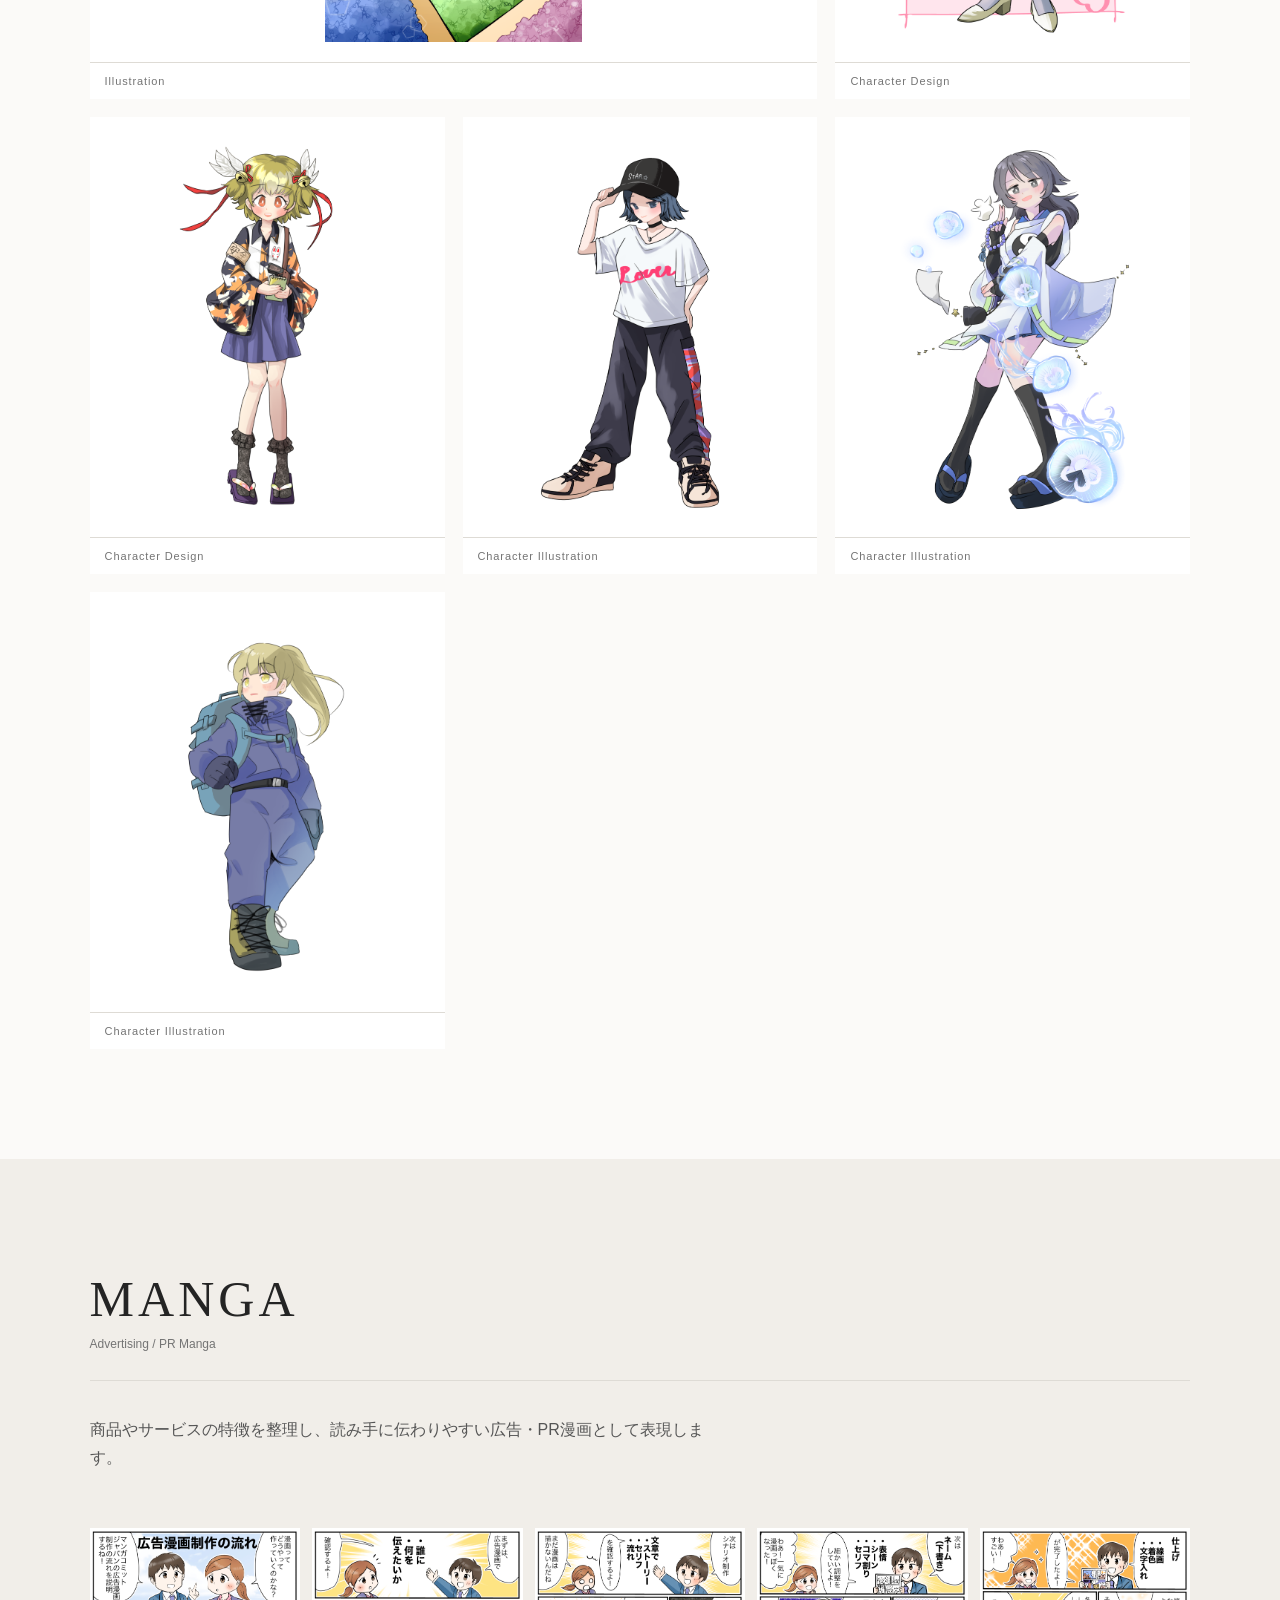
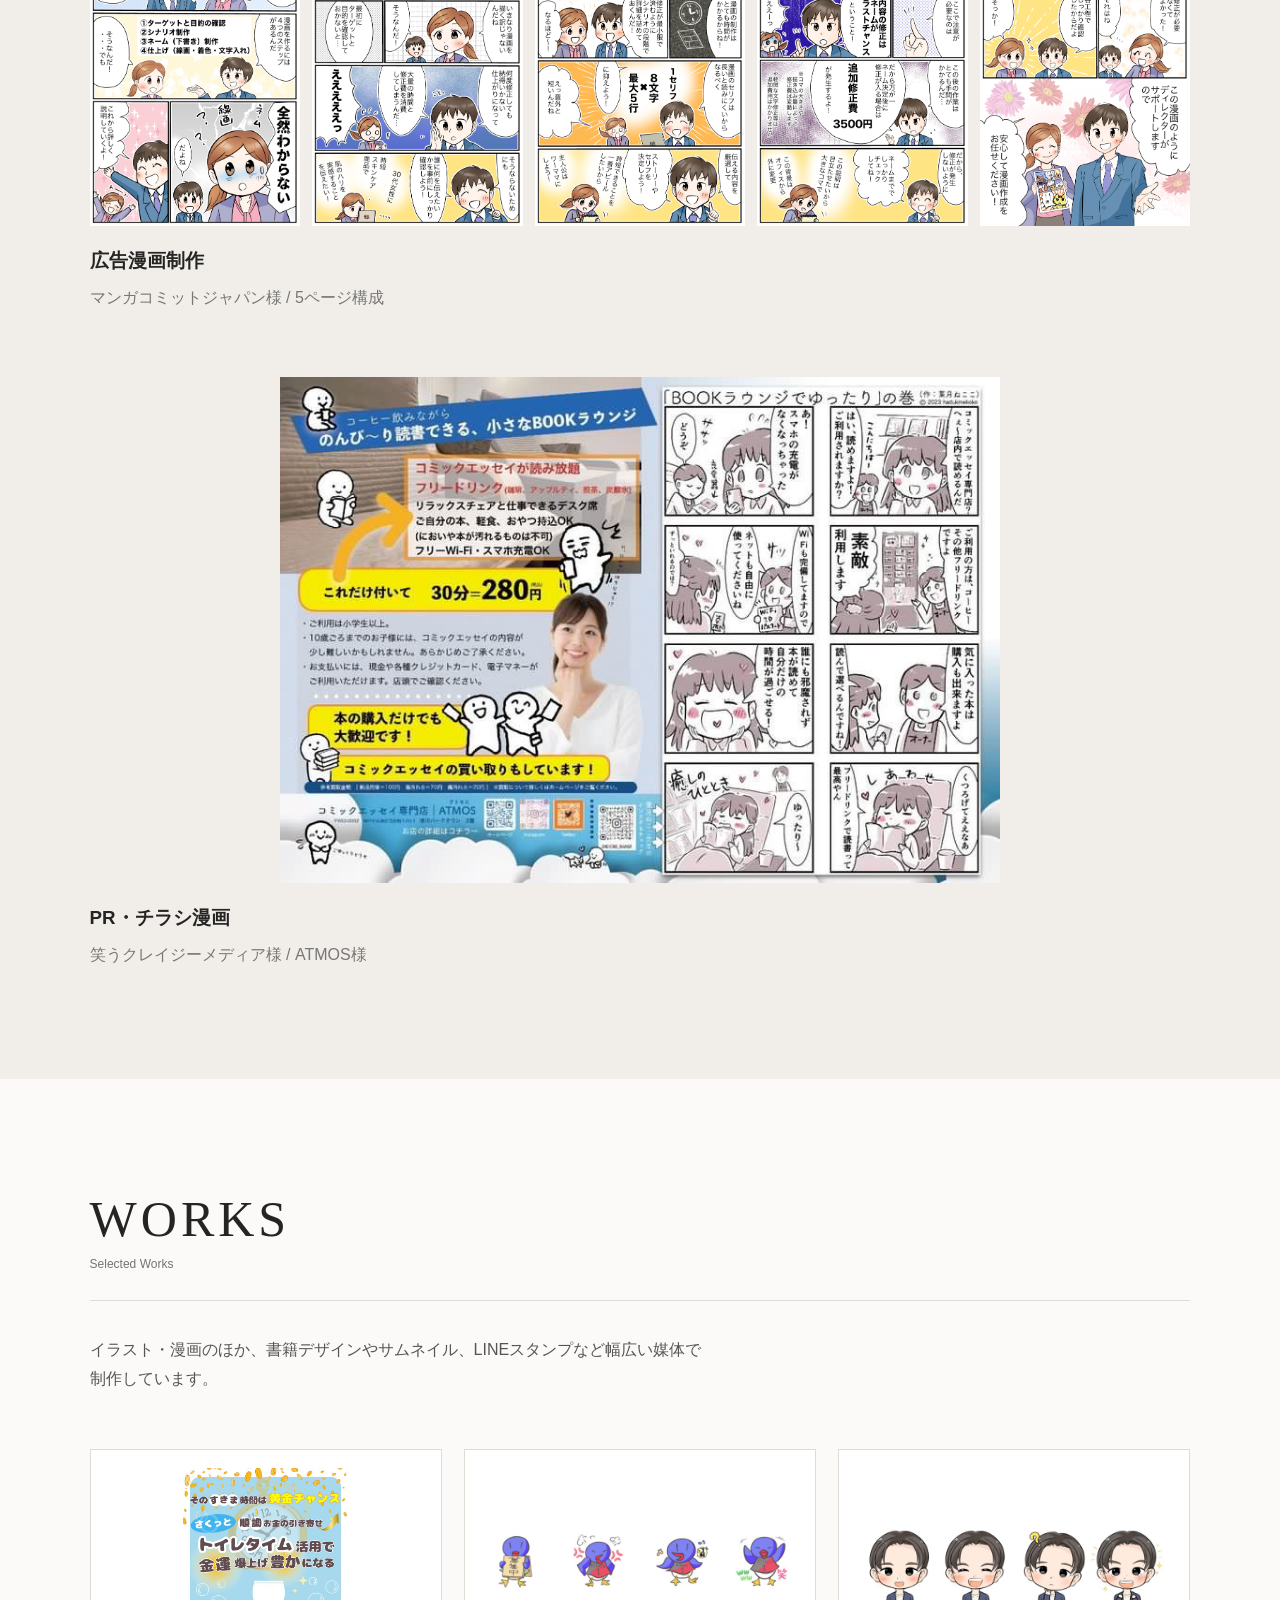
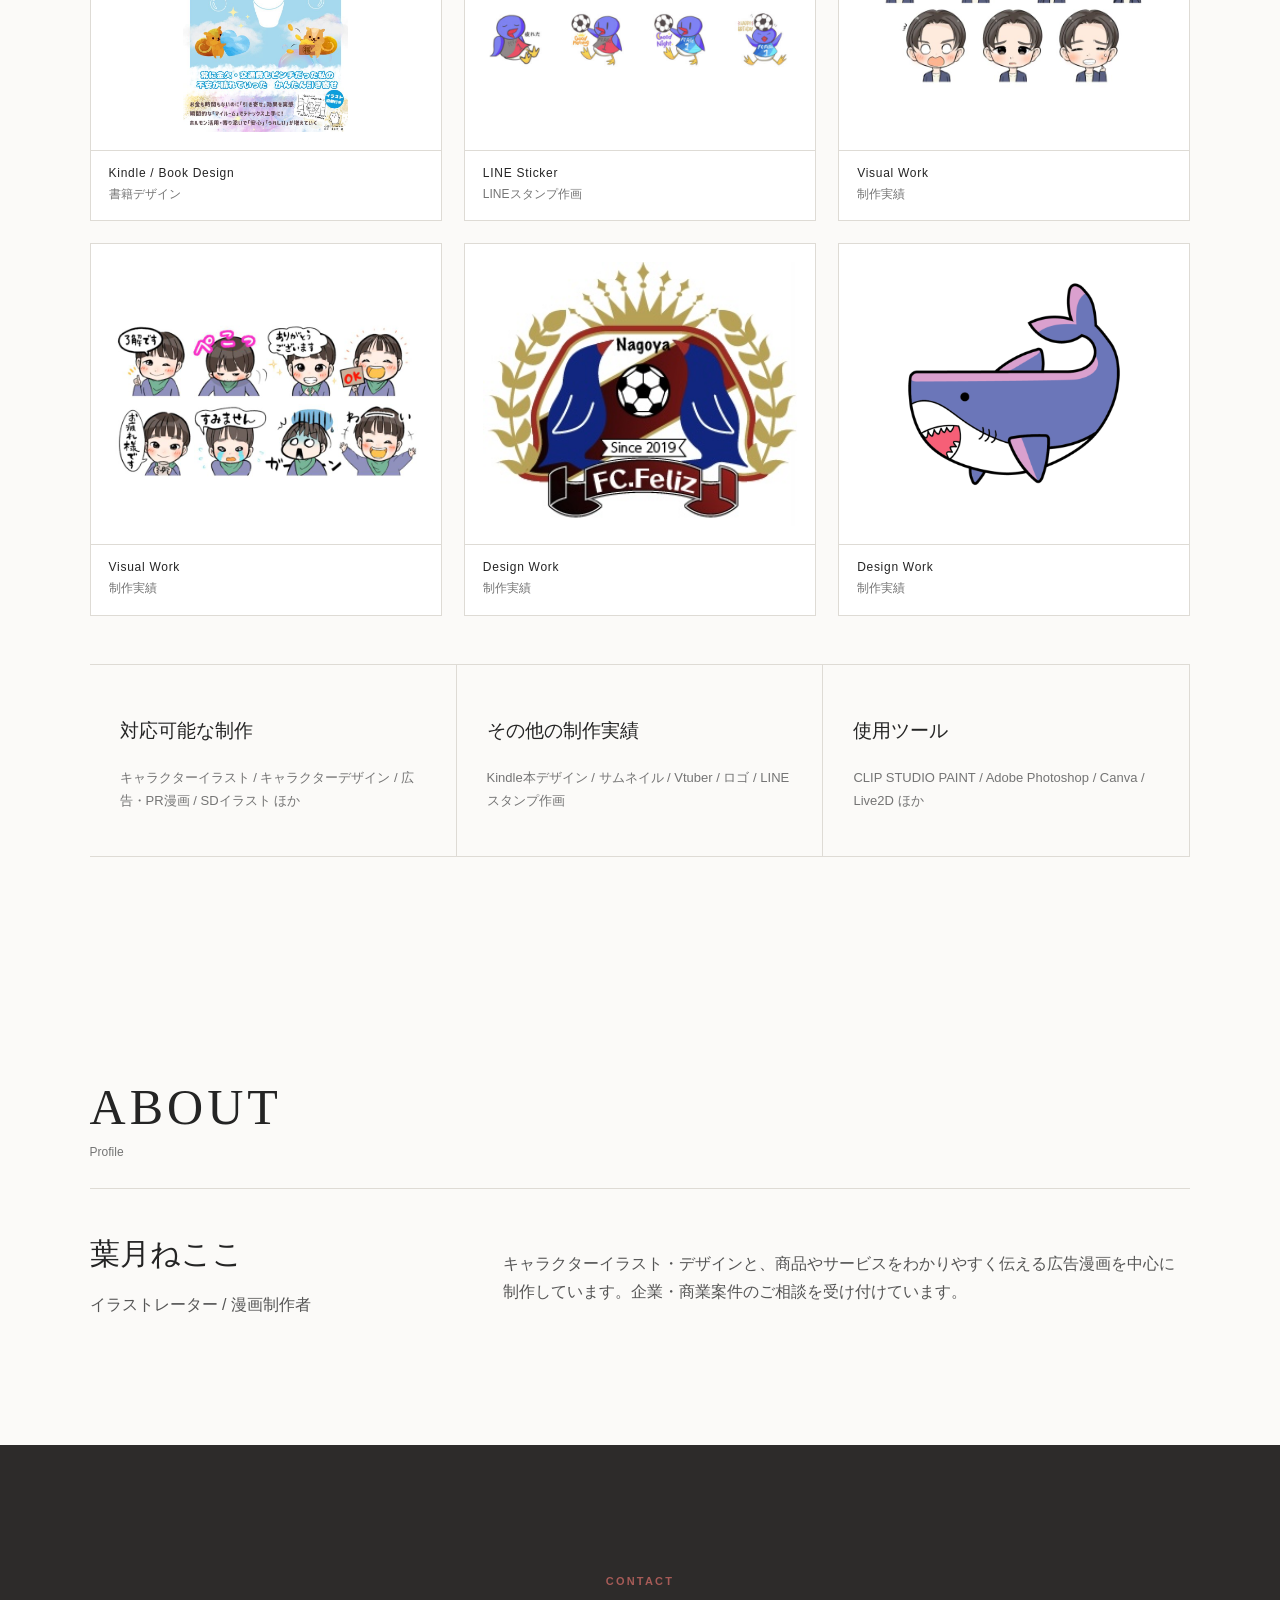
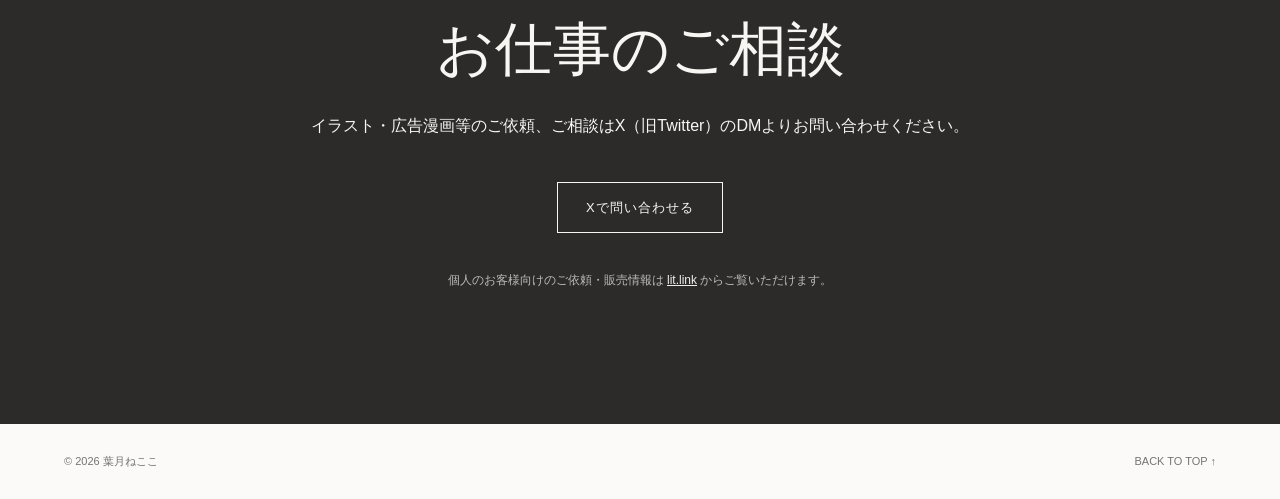
==== commit 1bff4131: "Add files via upload" ====
--- a/index.html
+++ b/index.html
@@ -4,7 +4,7 @@
 <section class='hero'><div class='hero-copy'><p class='eyebrow'>ILLUSTRATOR / MANGA CREATOR</p><h1>葉月ねここ</h1><p class='lead'>キャラクターを魅力的に。<br>伝えたいことを、漫画でわかりやすく。</p><p class='sub'>キャラクターイラスト・デザイン / 広告・PR漫画</p><a class='button' href='#contact'>お仕事のご相談</a></div><div class='hero-art'><img src='images/illustration-main.png' alt='葉月ねここ イラスト作品'></div></section>
 <section id='illustration' class='section'><div class='section-head'><div><h2>ILLUSTRATION</h2><span>Character Illustration / Design</span></div></div><p class='intro'>人物の個性や物語を感じられるキャラクターイラスト・デザインを制作しています。</p><div class='gallery'><figure class='wide'><img src='images/illustration-main.png' alt='一枚絵'><figcaption>Illustration</figcaption></figure><figure><img src='images/asukame.png' alt='キャラクターデザイン'><figcaption>Character Design</figcaption></figure><figure><img src='images/character66.png' alt='キャラクターデザイン'><figcaption>Character Design</figcaption></figure><figure><img src='images/character67.png' alt='キャラクターイラスト'><figcaption>Character Illustration</figcaption></figure><figure><img src='images/character65.png' alt='キャラクターイラスト'><figcaption>Character Illustration</figcaption></figure><figure><img src='images/character64.png' alt='キャラクターイラスト'><figcaption>Character Illustration</figcaption></figure></div></section>
 <section id='manga' class='section soft'><div class='section-head'><div><h2>MANGA</h2><span>Advertising / PR Manga</span></div></div><p class='intro'>商品やサービスの特徴を整理し、読み手に伝わりやすい広告・PR漫画として表現します。</p><div class='manga-project'><div class='manga-pages'><img src='images/mcj1.jpg' alt='マンガコミットジャパン様 広告漫画 1ページ目'><img src='images/mcj2.jpg' alt='マンガコミットジャパン様 広告漫画 2ページ目'><img src='images/mcj3.jpg' alt='マンガコミットジャパン様 広告漫画 3ページ目'><img src='images/mcj4.jpg' alt='マンガコミットジャパン様 広告漫画 4ページ目'><img src='images/mcj5.jpg' alt='マンガコミットジャパン様 広告漫画 5ページ目'></div><h3>広告漫画制作</h3><p>マンガコミットジャパン様 / 5ページ構成</p></div><div class='manga-project atmos'><img class='manga-single' src='images/atmos.jpg' alt='ATMOS様 チラシ漫画'><h3>PR・チラシ漫画</h3><p>笑うクレイジーメディア様 / ATMOS様</p></div></section>
-<section id='works' class='section'><div class='section-head'><div><h2>WORKS</h2><span>Selected Works</span></div></div><div class='works'><div><h3>対応可能な制作</h3><p>キャラクターイラスト / キャラクターデザイン / 広告・PR漫画 / SDイラスト ほか</p></div><div><h3>その他の制作実績</h3><p>Kindle本デザイン / サムネイル / YouTubeサムネイル / Vtuber / ロゴ / LINEスタンプ作画</p></div><div><h3>使用ツール</h3><p>CLIP STUDIO PAINT / Adobe Photoshop / Canva / Live2D ほか</p></div></div></section>
+<section id='works' class='section'><div class='section-head'><div><h2>WORKS</h2><span>Selected Works</span></div></div><p class='intro'>イラスト・漫画のほか、書籍デザインやサムネイル、LINEスタンプなど幅広い媒体で制作しています。</p><div class='works-gallery'><figure><img src='images/works-kindle.jpg' alt='Kindle本デザイン実績'><figcaption><strong>Kindle / Book Design</strong><span>書籍デザイン</span></figcaption></figure><figure><img src='images/works-line.jpg' alt='LINEスタンプ作画実績'><figcaption><strong>LINE Sticker</strong><span>LINEスタンプ作画</span></figcaption></figure><figure><img src='images/works-piyo.jpg' alt='制作実績'><figcaption><strong>Visual Work</strong><span>制作実績</span></figcaption></figure><figure><img src='images/works-yuzora.jpg' alt='制作実績'><figcaption><strong>Visual Work</strong><span>制作実績</span></figcaption></figure><figure><img src='images/works30.jpg' alt='制作実績'><figcaption><strong>Design Work</strong><span>制作実績</span></figcaption></figure><figure><img src='images/works31.png' alt='制作実績'><figcaption><strong>Design Work</strong><span>制作実績</span></figcaption></figure></div><div class='works-info'><div><h3>対応可能な制作</h3><p>キャラクターイラスト / キャラクターデザイン / 広告・PR漫画 / SDイラスト ほか</p></div><div><h3>その他の制作実績</h3><p>Kindle本デザイン / サムネイル / Vtuber / ロゴ / LINEスタンプ作画</p></div><div><h3>使用ツール</h3><p>CLIP STUDIO PAINT / Adobe Photoshop / Canva / Live2D ほか</p></div></div></section>
 <section id='about' class='section about'><div class='section-head'><div><h2>ABOUT</h2><span>Profile</span></div></div><div class='about-grid'><div><h3>葉月ねここ</h3><p>イラストレーター / 漫画制作者</p></div><p>キャラクターイラスト・デザインと、商品やサービスをわかりやすく伝える広告漫画を中心に制作しています。企業・商業案件のご相談を受け付けています。</p></div></section>
-<section id='contact' class='section contact'><p class='eyebrow'>CONTACT</p><h2>お仕事のご相談</h2><p>企業・商業案件のご依頼、ご相談はこちらからお願いいたします。</p><a class='button light' href='#' onclick="alert('公開版ではここに問い合わせフォームを接続します');return false;">お問い合わせフォーム</a><p class='personal'>個人のお客様向けのご依頼・販売情報は <a href='https://lit.link/hadukinekoko' target='_blank' rel='noopener'>lit.link</a> からご覧いただけます。</p></section>
+<section id='contact' class='section contact'><p class='eyebrow'>CONTACT</p><h2>お仕事のご相談</h2><p>イラスト・広告漫画等のご依頼、ご相談はX（旧Twitter）のDMよりお問い合わせください。</p><a class='button light' href='https://x.com/hazuki_draw' target='_blank' rel='noopener'>Xで問い合わせる</a><p class='personal'>個人のお客様向けのご依頼・販売情報は <a href='https://lit.link/hadukinekoko' target='_blank' rel='noopener'>lit.link</a> からご覧いただけます。</p></section>
 </main><footer><span>© 2026 葉月ねここ</span><a href='#top'>BACK TO TOP ↑</a></footer></body></html>
--- a/style.css
+++ b/style.css
@@ -1,3 +1,7 @@
-:root{--ink:#242424;--muted:#747474;--line:#dedbd5;--paper:#fbfaf8;--soft:#f1eee9;--accent:#a65b57}*{box-sizing:border-box}html{scroll-behavior:smooth}body{margin:0;background:var(--paper);color:var(--ink);font-family:-apple-system,BlinkMacSystemFont,'Hiragino Kaku Gothic ProN','Yu Gothic',sans-serif;line-height:1.8}.header{height:74px;padding:0 5vw;display:flex;align-items:center;justify-content:space-between;border-bottom:1px solid var(--line);position:sticky;top:0;background:rgba(251,250,248,.94);backdrop-filter:blur(10px);z-index:5}.logo{font:600 13px/1 Arial;letter-spacing:.18em;color:var(--ink);text-decoration:none}.header nav{display:flex;gap:24px}.header nav a{font:500 11px/1 Arial;letter-spacing:.1em;color:var(--muted);text-decoration:none}.hero{min-height:calc(100vh - 74px);display:grid;grid-template-columns:42% 58%;align-items:center;max-width:1400px;margin:auto;padding:7vw 5vw}.hero-copy{padding-right:4vw}.eyebrow{font:600 11px/1 Arial;letter-spacing:.2em;color:var(--accent)}h1{font-family:serif;font-size:clamp(48px,6vw,86px);font-weight:400;letter-spacing:.08em;margin:.25em 0}.lead{font-family:serif;font-size:clamp(20px,2.2vw,31px);line-height:1.8;margin:0 0 22px}.sub{font-size:13px;color:var(--muted);margin-bottom:34px}.hero-art{height:72vh;min-height:500px;display:flex;align-items:center;justify-content:center;overflow:hidden;background:var(--soft)}.hero-art img{width:100%;height:100%;object-fit:contain}.button{display:inline-block;padding:13px 28px;border:1px solid var(--ink);color:var(--ink);text-decoration:none;font-size:13px;letter-spacing:.08em}.section{padding:110px 7vw;max-width:1400px;margin:auto}.soft{max-width:none;background:var(--soft);padding-left:max(7vw,calc((100vw - 1400px)/2 + 7vw));padding-right:max(7vw,calc((100vw - 1400px)/2 + 7vw))}.section-head{display:flex;gap:20px;align-items:flex-start;border-bottom:1px solid var(--line);padding-bottom:22px}.section-head>p{font:500 11px Arial;color:var(--accent);margin:8px 0}.section-head h2{font:400 clamp(30px,4vw,50px) serif;letter-spacing:.08em;margin:0;line-height:1.2}.section-head span{font-size:12px;color:var(--muted)}.intro{max-width:620px;margin:35px 0 55px;color:#555}.gallery{display:grid;grid-template-columns:repeat(3,1fr);gap:18px}.gallery figure{margin:0;background:#fff;min-height:430px;display:flex;flex-direction:column}.gallery figure.wide{grid-column:span 2}.gallery img{width:100%;height:420px;object-fit:contain;padding:20px}.gallery figcaption{border-top:1px solid var(--line);padding:12px 15px;font:500 11px Arial;letter-spacing:.08em;color:var(--muted)}.manga-grid{display:grid;grid-template-columns:1fr 1fr;gap:30px}.manga-grid article{background:var(--paper);padding:18px}.placeholder{aspect-ratio:4/3;background:#e4dfd8;display:flex;flex-direction:column;align-items:center;justify-content:center;text-align:center;padding:30px}.placeholder.second{background:#e8e2dc}.placeholder strong{font-family:serif;font-size:26px}.placeholder span{margin-top:10px}.placeholder small{color:var(--muted)}.manga-grid h3{font-family:serif;font-size:22px;margin-bottom:0}.manga-grid p{color:var(--muted);font-size:14px}.note{font-size:11px;color:var(--muted);margin-top:20px}.works{display:grid;grid-template-columns:repeat(3,1fr);gap:0;border-top:1px solid var(--line);margin-top:45px}.works>div{padding:30px;border-bottom:1px solid var(--line);border-right:1px solid var(--line)}.works h3{font-family:serif;font-weight:400}.works p{font-size:13px;color:var(--muted)}.about-grid{display:grid;grid-template-columns:1fr 2fr;gap:70px;margin-top:45px}.about-grid h3{font:400 30px serif;margin:0}.about-grid p{color:#555}.contact{max-width:none;text-align:center;background:#2d2b2a;color:#f8f6f2;padding:120px 7vw}.contact h2{font:400 clamp(34px,5vw,58px) serif;margin:.4em}.contact .button{margin:25px}.button.light{border-color:#f8f6f2;color:#f8f6f2}.personal{font-size:12px;color:#bbb}.personal a{color:#eee}footer{display:flex;justify-content:space-between;padding:28px 5vw;font-size:11px;color:var(--muted)}footer a{color:inherit;text-decoration:none}@media(max-width:800px){.header nav a:not(:last-child){display:none}.hero{grid-template-columns:1fr;padding-top:55px}.hero-copy{padding:0 0 45px}.hero-art{height:55vh;min-height:360px}.section{padding:80px 6vw}.gallery{grid-template-columns:1fr 1fr}.gallery figure.wide{grid-column:span 2}.gallery img{height:330px}.manga-grid,.works,.about-grid{grid-template-columns:1fr}.works>div{border-right:0}.about-grid{gap:15px}}@media(max-width:520px){.gallery{grid-template-columns:1fr}.gallery figure.wide{grid-column:auto}.gallery img{height:390px}.header{padding:0 20px}.hero{padding-left:20px;padding-right:20px}}
+:root{--ink:#242424;--muted:#747474;--line:#dedbd5;--paper:#fbfaf8;--soft:#f1eee9;--accent:#a65b57}*{box-sizing:border-box}html{scroll-behavior:smooth}body{margin:0;background:var(--paper);color:var(--ink);font-family:-apple-system,BlinkMacSystemFont,'Hiragino Kaku Gothic ProN','Yu Gothic',sans-serif;line-height:1.8}.header{height:74px;padding:0 5vw;display:flex;align-items:center;justify-content:space-between;border-bottom:1px solid var(--line);position:sticky;top:0;background:rgba(251,250,248,.94);backdrop-filter:blur(10px);z-index:5}.logo{font:600 13px/1 Arial;letter-spacing:.18em;color:var(--ink);text-decoration:none}.header nav{display:flex;gap:24px}.header nav a{font:500 11px/1 Arial;letter-spacing:.1em;color:var(--muted);text-decoration:none}.hero{min-height:calc(100vh - 74px);display:grid;grid-template-columns:42% 58%;align-items:center;max-width:1400px;margin:auto;padding:7vw 5vw}.hero-copy{padding-right:4vw}.eyebrow{font:600 11px/1 Arial;letter-spacing:.2em;color:var(--accent)}h1{font-family:serif;font-size:clamp(42px,5.2vw,76px);font-weight:400;letter-spacing:.06em;margin:.25em 0;white-space:nowrap}.lead{font-family:serif;font-size:clamp(20px,2.2vw,31px);line-height:1.8;margin:0 0 22px}.sub{font-size:13px;color:var(--muted);margin-bottom:34px}.hero-art{height:72vh;min-height:500px;display:flex;align-items:center;justify-content:center;overflow:hidden;background:var(--soft)}.hero-art img{width:100%;height:100%;object-fit:contain}.button{display:inline-block;padding:13px 28px;border:1px solid var(--ink);color:var(--ink);text-decoration:none;font-size:13px;letter-spacing:.08em}.section{padding:110px 7vw;max-width:1400px;margin:auto}.soft{max-width:none;background:var(--soft);padding-left:max(7vw,calc((100vw - 1400px)/2 + 7vw));padding-right:max(7vw,calc((100vw - 1400px)/2 + 7vw))}.section-head{display:flex;gap:20px;align-items:flex-start;border-bottom:1px solid var(--line);padding-bottom:22px}.section-head>p{font:500 11px Arial;color:var(--accent);margin:8px 0}.section-head h2{font:400 clamp(30px,4vw,50px) serif;letter-spacing:.08em;margin:0;line-height:1.2}.section-head span{font-size:12px;color:var(--muted)}.intro{max-width:620px;margin:35px 0 55px;color:#555}.gallery{display:grid;grid-template-columns:repeat(3,1fr);gap:18px}.gallery figure{margin:0;background:#fff;min-height:430px;display:flex;flex-direction:column}.gallery figure.wide{grid-column:span 2}.gallery img{width:100%;height:420px;object-fit:contain;padding:20px}.gallery figcaption{border-top:1px solid var(--line);padding:12px 15px;font:500 11px Arial;letter-spacing:.08em;color:var(--muted)}.manga-grid{display:grid;grid-template-columns:1fr 1fr;gap:30px}.manga-grid article{background:var(--paper);padding:18px}.placeholder{aspect-ratio:4/3;background:#e4dfd8;display:flex;flex-direction:column;align-items:center;justify-content:center;text-align:center;padding:30px}.placeholder.second{background:#e8e2dc}.placeholder strong{font-family:serif;font-size:26px}.placeholder span{margin-top:10px}.placeholder small{color:var(--muted)}.manga-grid h3{font-family:serif;font-size:22px;margin-bottom:0}.manga-grid p{color:var(--muted);font-size:14px}.note{font-size:11px;color:var(--muted);margin-top:20px}.works{display:grid;grid-template-columns:repeat(3,1fr);gap:0;border-top:1px solid var(--line);margin-top:45px}.works>div{padding:30px;border-bottom:1px solid var(--line);border-right:1px solid var(--line)}.works h3{font-family:serif;font-weight:400}.works p{font-size:13px;color:var(--muted)}.about-grid{display:grid;grid-template-columns:1fr 2fr;gap:70px;margin-top:45px}.about-grid h3{font:400 30px serif;margin:0}.about-grid p{color:#555}.contact{max-width:none;text-align:center;background:#2d2b2a;color:#f8f6f2;padding:120px 7vw}.contact h2{font:400 clamp(34px,5vw,58px) serif;margin:.4em}.contact .button{margin:25px}.button.light{border-color:#f8f6f2;color:#f8f6f2}.personal{font-size:12px;color:#bbb}.personal a{color:#eee}footer{display:flex;justify-content:space-between;padding:28px 5vw;font-size:11px;color:var(--muted)}footer a{color:inherit;text-decoration:none}@media(max-width:800px){.header nav a:not(:last-child){display:none}.hero{grid-template-columns:1fr;padding-top:55px}.hero-copy{padding:0 0 45px}.hero-art{height:55vh;min-height:360px}.section{padding:80px 6vw}.gallery{grid-template-columns:1fr 1fr}.gallery figure.wide{grid-column:span 2}.gallery img{height:330px}.manga-grid,.works,.about-grid{grid-template-columns:1fr}.works>div{border-right:0}.about-grid{gap:15px}}@media(max-width:520px){.gallery{grid-template-columns:1fr}.gallery figure.wide{grid-column:auto}.gallery img{height:390px}.header{padding:0 20px}.hero{padding-left:20px;padding-right:20px}}
 
 .manga-project{margin-top:36px}.manga-pages{display:grid;grid-template-columns:repeat(5,1fr);gap:12px;align-items:start}.manga-pages img,.manga-single{width:100%;height:auto;display:block;background:#fff}.manga-project h3{margin:18px 0 6px}.manga-project p{margin:0;color:#777}.manga-single{max-width:720px;margin:0 auto}.atmos{margin-top:64px}@media(max-width:800px){.manga-pages{grid-template-columns:repeat(2,1fr)}.manga-pages img:last-child{grid-column:1/-1;max-width:50%;justify-self:center}}
+
+.works-gallery{display:grid;grid-template-columns:repeat(3,1fr);gap:22px;margin-top:45px}.works-gallery figure{margin:0;background:#fff;border:1px solid var(--line);display:flex;flex-direction:column}.works-gallery img{width:100%;height:300px;object-fit:contain;padding:18px;background:#fff}.works-gallery figcaption{padding:15px 18px;border-top:1px solid var(--line);display:flex;flex-direction:column}.works-gallery figcaption strong{font:500 12px Arial;letter-spacing:.06em}.works-gallery figcaption span{font-size:12px;color:var(--muted);margin-top:4px}.works-info{display:grid;grid-template-columns:repeat(3,1fr);gap:0;border-top:1px solid var(--line);margin-top:48px}.works-info>div{padding:30px;border-bottom:1px solid var(--line);border-right:1px solid var(--line)}.works-info h3{font-family:serif;font-weight:400}.works-info p{font-size:13px;color:var(--muted)}@media(max-width:800px){.works-gallery{grid-template-columns:1fr 1fr}.works-gallery figure:last-child{grid-column:1/-1}.works-info{grid-template-columns:1fr}.works-info>div{border-right:0}}@media(max-width:520px){.works-gallery{grid-template-columns:1fr}.works-gallery figure:last-child{grid-column:auto}.works-gallery img{height:auto;max-height:360px}}
+
+@media(max-width:520px){h1{font-size:clamp(38px,13vw,58px);letter-spacing:.03em}}
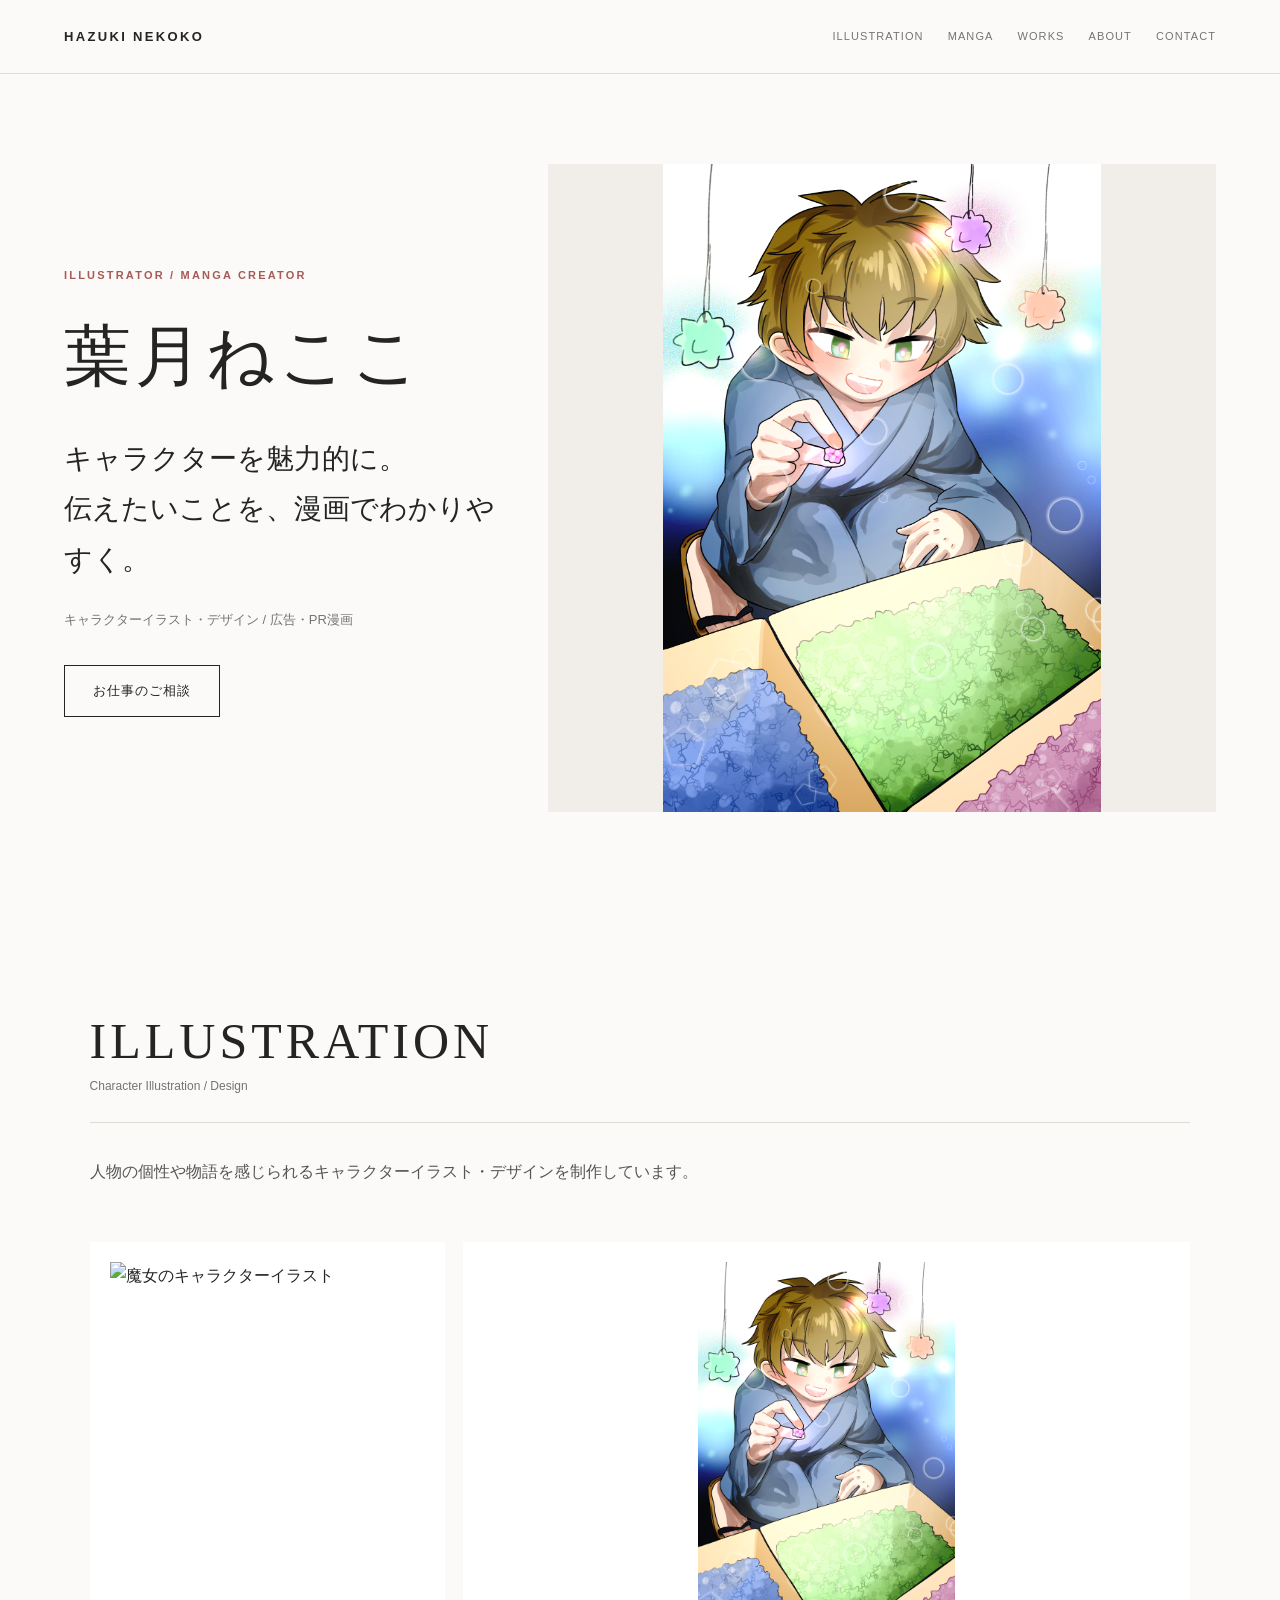
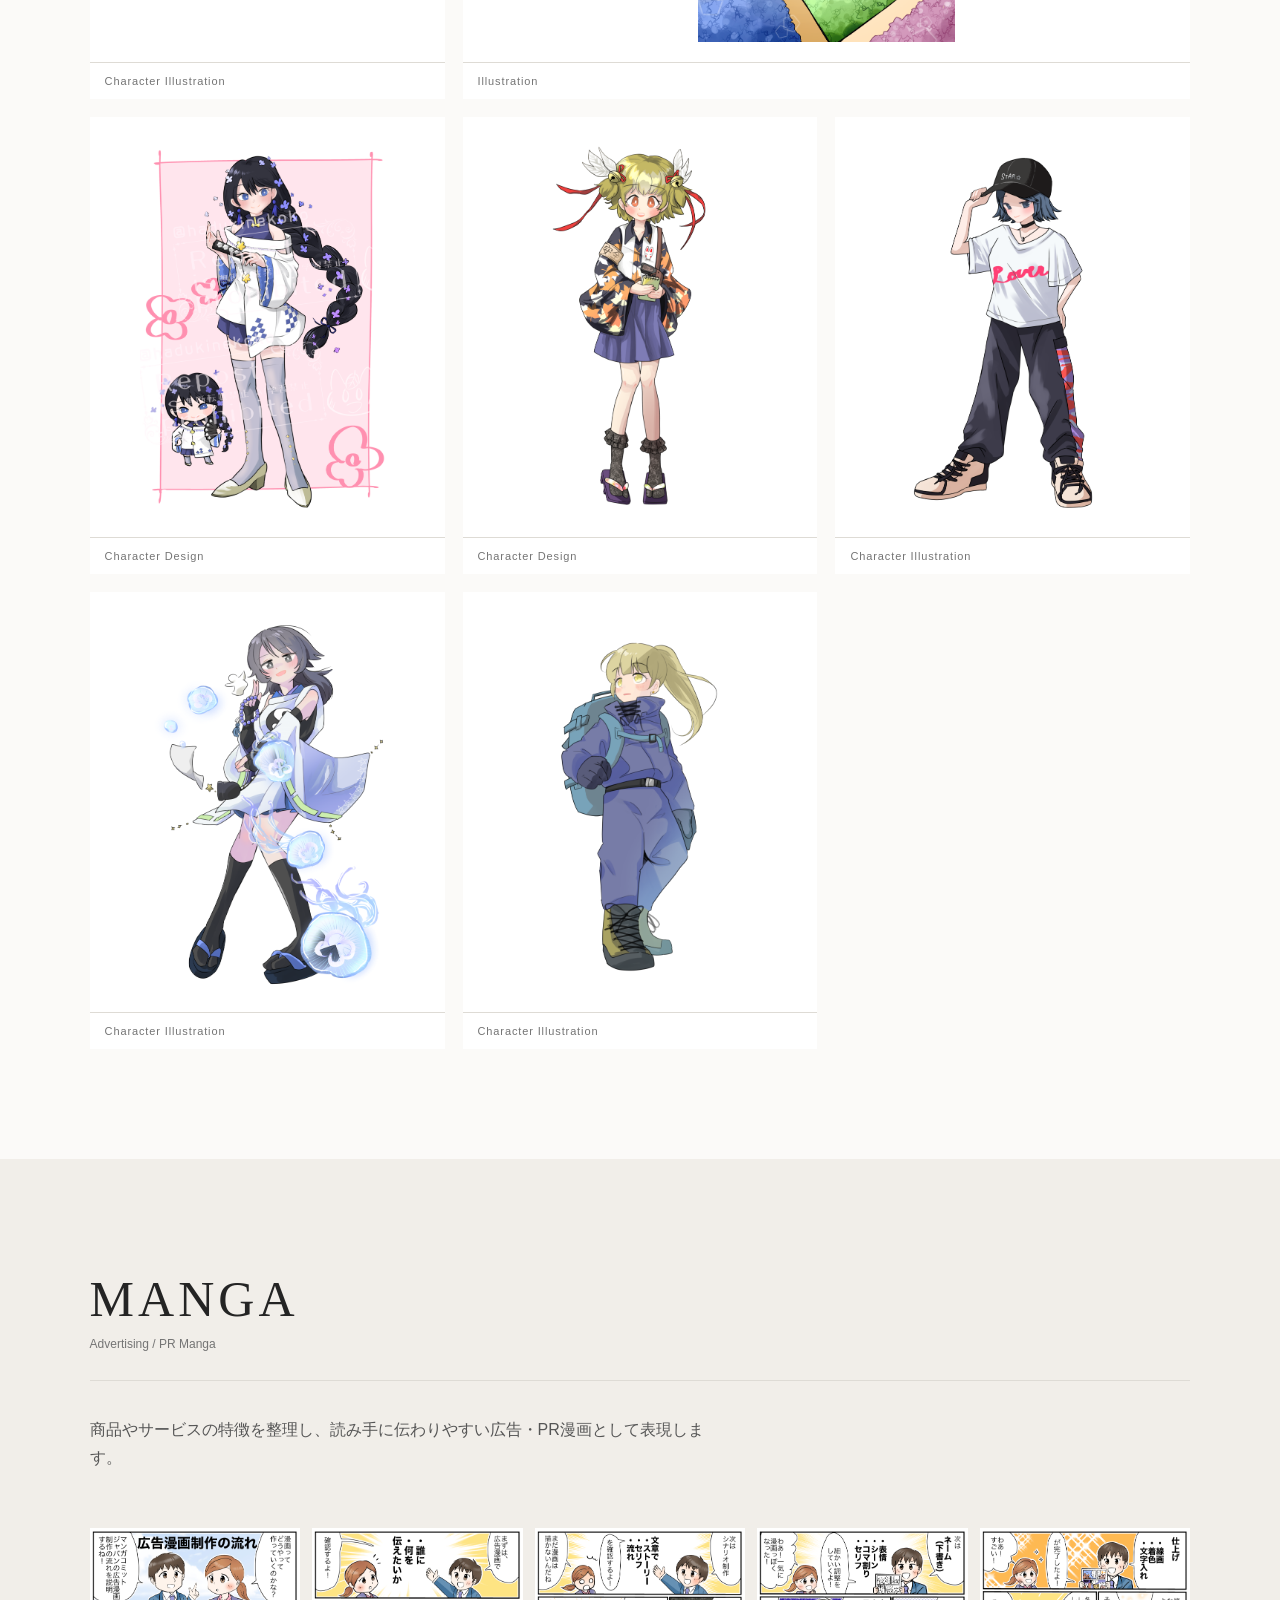
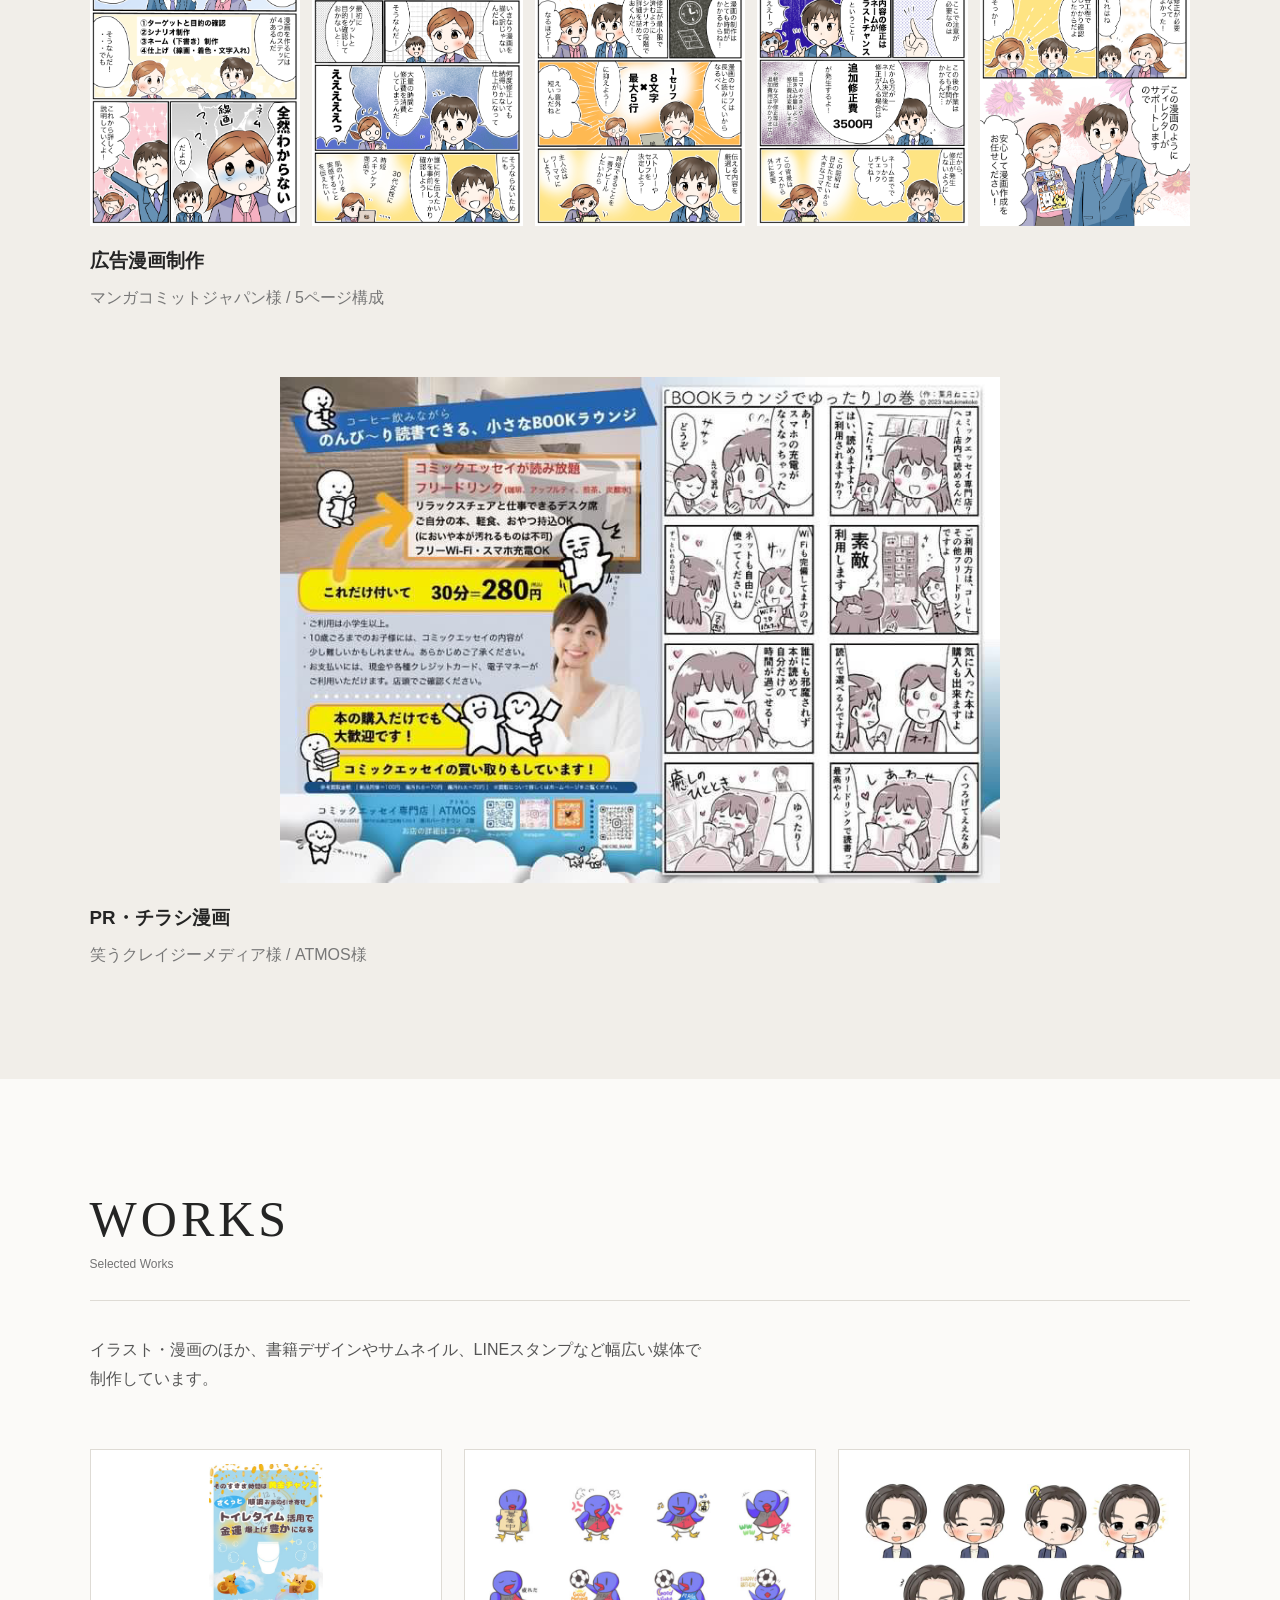
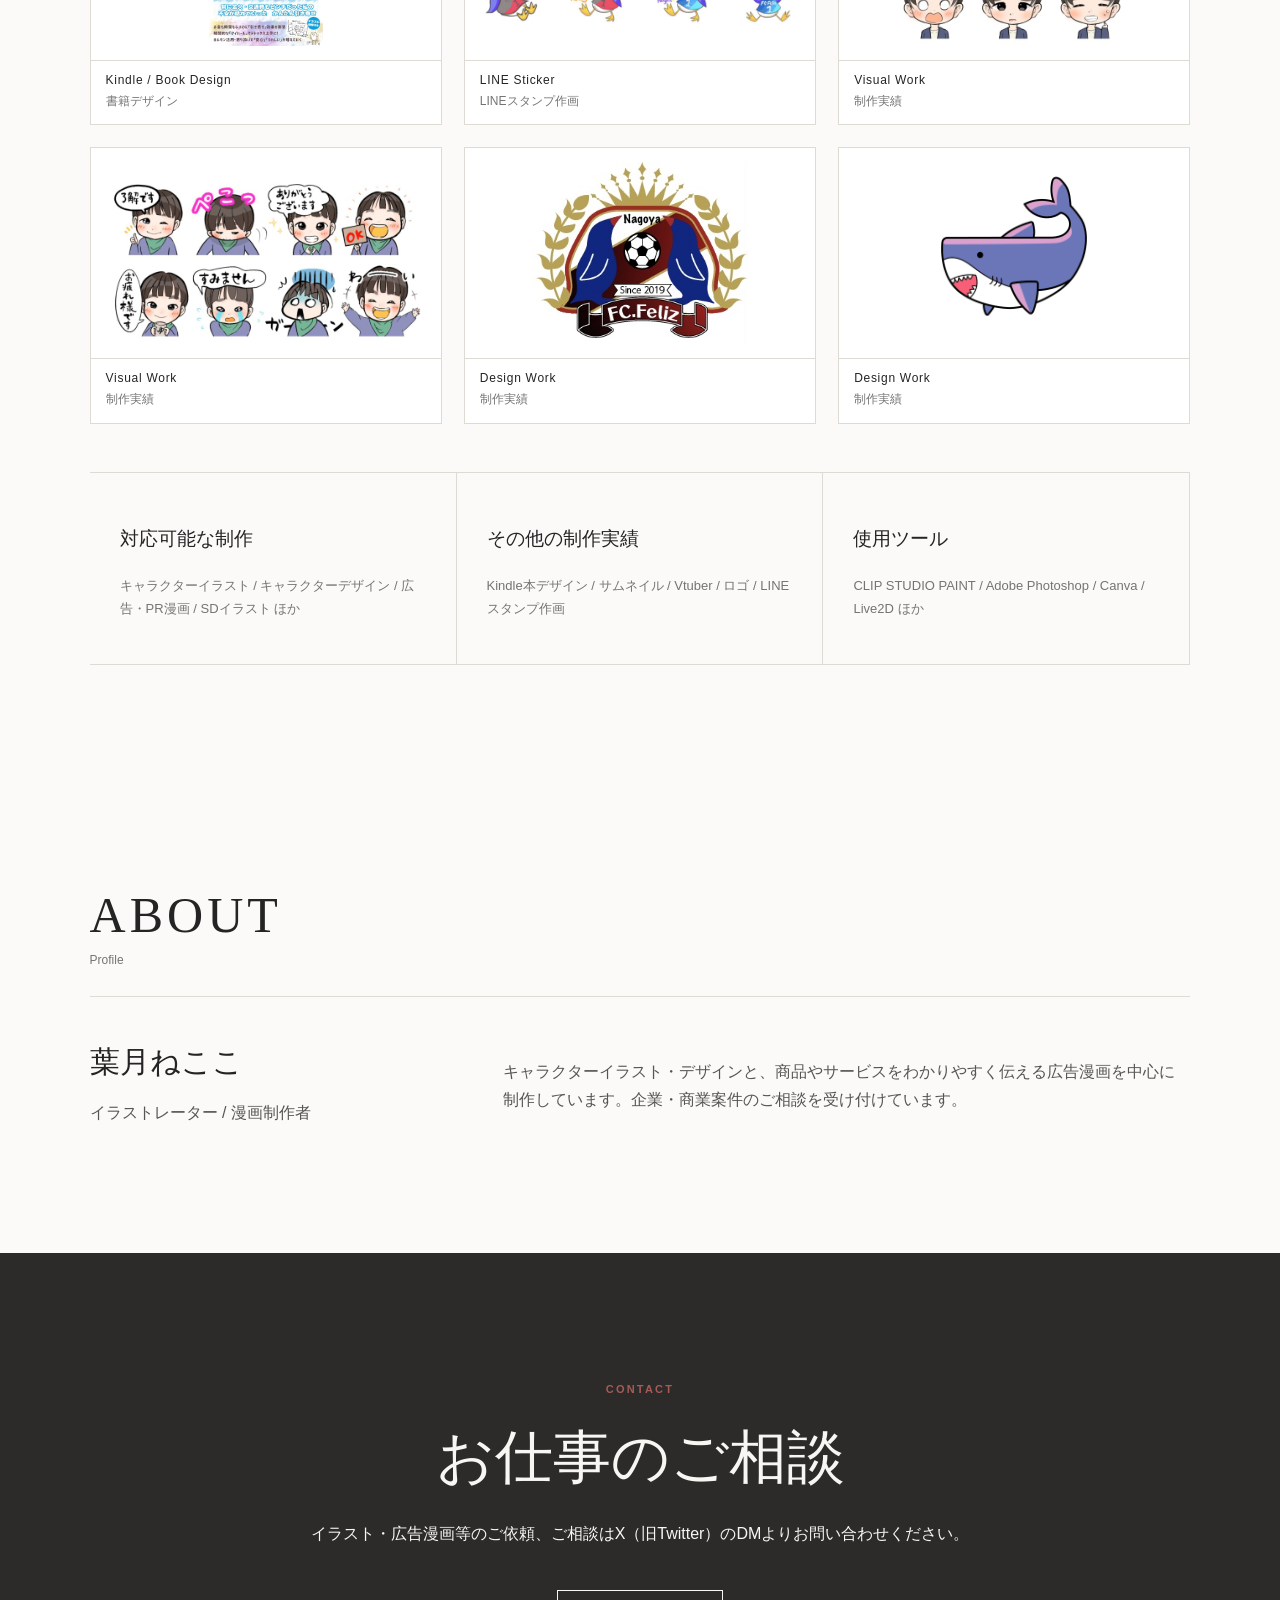
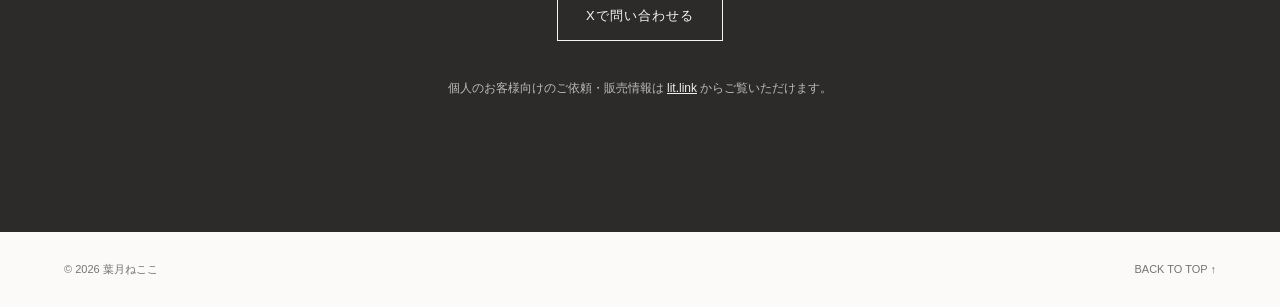
==== commit af9b2541: "Add 2026 autumn witch illustration to portfolio" ====
--- a/index.html
+++ b/index.html
@@ -2,7 +2,7 @@
 <header class='header'><a class='logo' href='#top'>HAZUKI NEKOKO</a><nav><a href='#illustration'>ILLUSTRATION</a><a href='#manga'>MANGA</a><a href='#works'>WORKS</a><a href='#about'>ABOUT</a><a href='#contact'>CONTACT</a></nav></header>
 <main id='top'>
 <section class='hero'><div class='hero-copy'><p class='eyebrow'>ILLUSTRATOR / MANGA CREATOR</p><h1>葉月ねここ</h1><p class='lead'>キャラクターを魅力的に。<br>伝えたいことを、漫画でわかりやすく。</p><p class='sub'>キャラクターイラスト・デザイン / 広告・PR漫画</p><a class='button' href='#contact'>お仕事のご相談</a></div><div class='hero-art'><img src='images/illustration-main.png' alt='葉月ねここ イラスト作品'></div></section>
-<section id='illustration' class='section'><div class='section-head'><div><h2>ILLUSTRATION</h2><span>Character Illustration / Design</span></div></div><p class='intro'>人物の個性や物語を感じられるキャラクターイラスト・デザインを制作しています。</p><div class='gallery'><figure class='wide'><img src='images/illustration-main.png' alt='一枚絵'><figcaption>Illustration</figcaption></figure><figure><img src='images/asukame.png' alt='キャラクターデザイン'><figcaption>Character Design</figcaption></figure><figure><img src='images/character66.png' alt='キャラクターデザイン'><figcaption>Character Design</figcaption></figure><figure><img src='images/character67.png' alt='キャラクターイラスト'><figcaption>Character Illustration</figcaption></figure><figure><img src='images/character65.png' alt='キャラクターイラスト'><figcaption>Character Illustration</figcaption></figure><figure><img src='images/character64.png' alt='キャラクターイラスト'><figcaption>Character Illustration</figcaption></figure></div></section>
+<section id='illustration' class='section'><div class='section-head'><div><h2>ILLUSTRATION</h2><span>Character Illustration / Design</span></div></div><p class='intro'>人物の個性や物語を感じられるキャラクターイラスト・デザインを制作しています。</p><div class='gallery'><figure><img src='https://drive.google.com/thumbnail?id=1KZfht5GGUGEwPSs2vNu3cEGYxVOk7Jd1&sz=w1600' alt='魔女のキャラクターイラスト'><figcaption>Character Illustration</figcaption></figure><figure class='wide'><img src='images/illustration-main.png' alt='一枚絵'><figcaption>Illustration</figcaption></figure><figure><img src='images/asukame.png' alt='キャラクターデザイン'><figcaption>Character Design</figcaption></figure><figure><img src='images/character66.png' alt='キャラクターデザイン'><figcaption>Character Design</figcaption></figure><figure><img src='images/character67.png' alt='キャラクターイラスト'><figcaption>Character Illustration</figcaption></figure><figure><img src='images/character65.png' alt='キャラクターイラスト'><figcaption>Character Illustration</figcaption></figure><figure><img src='images/character64.png' alt='キャラクターイラスト'><figcaption>Character Illustration</figcaption></figure></div></section>
 <section id='manga' class='section soft'><div class='section-head'><div><h2>MANGA</h2><span>Advertising / PR Manga</span></div></div><p class='intro'>商品やサービスの特徴を整理し、読み手に伝わりやすい広告・PR漫画として表現します。</p><div class='manga-project'><div class='manga-pages'><img src='images/mcj1.jpg' alt='マンガコミットジャパン様 広告漫画 1ページ目'><img src='images/mcj2.jpg' alt='マンガコミットジャパン様 広告漫画 2ページ目'><img src='images/mcj3.jpg' alt='マンガコミットジャパン様 広告漫画 3ページ目'><img src='images/mcj4.jpg' alt='マンガコミットジャパン様 広告漫画 4ページ目'><img src='images/mcj5.jpg' alt='マンガコミットジャパン様 広告漫画 5ページ目'></div><h3>広告漫画制作</h3><p>マンガコミットジャパン様 / 5ページ構成</p></div><div class='manga-project atmos'><img class='manga-single' src='images/atmos.jpg' alt='ATMOS様 チラシ漫画'><h3>PR・チラシ漫画</h3><p>笑うクレイジーメディア様 / ATMOS様</p></div></section>
 <section id='works' class='section'><div class='section-head'><div><h2>WORKS</h2><span>Selected Works</span></div></div><p class='intro'>イラスト・漫画のほか、書籍デザインやサムネイル、LINEスタンプなど幅広い媒体で制作しています。</p><div class='works-gallery'><figure><img src='images/works-kindle.jpg' alt='Kindle本デザイン実績'><figcaption><strong>Kindle / Book Design</strong><span>書籍デザイン</span></figcaption></figure><figure><img src='images/works-line.jpg' alt='LINEスタンプ作画実績'><figcaption><strong>LINE Sticker</strong><span>LINEスタンプ作画</span></figcaption></figure><figure><img src='images/works-piyo.jpg' alt='制作実績'><figcaption><strong>Visual Work</strong><span>制作実績</span></figcaption></figure><figure><img src='images/works-yuzora.jpg' alt='制作実績'><figcaption><strong>Visual Work</strong><span>制作実績</span></figcaption></figure><figure><img src='images/works30.jpg' alt='制作実績'><figcaption><strong>Design Work</strong><span>制作実績</span></figcaption></figure><figure><img src='images/works31.png' alt='制作実績'><figcaption><strong>Design Work</strong><span>制作実績</span></figcaption></figure></div><div class='works-info'><div><h3>対応可能な制作</h3><p>キャラクターイラスト / キャラクターデザイン / 広告・PR漫画 / SDイラスト ほか</p></div><div><h3>その他の制作実績</h3><p>Kindle本デザイン / サムネイル / Vtuber / ロゴ / LINEスタンプ作画</p></div><div><h3>使用ツール</h3><p>CLIP STUDIO PAINT / Adobe Photoshop / Canva / Live2D ほか</p></div></div></section>
 <section id='about' class='section about'><div class='section-head'><div><h2>ABOUT</h2><span>Profile</span></div></div><div class='about-grid'><div><h3>葉月ねここ</h3><p>イラストレーター / 漫画制作者</p></div><p>キャラクターイラスト・デザインと、商品やサービスをわかりやすく伝える広告漫画を中心に制作しています。企業・商業案件のご相談を受け付けています。</p></div></section>
--- a/style.css
+++ b/style.css
@@ -5,3 +5,6 @@
 .works-gallery{display:grid;grid-template-columns:repeat(3,1fr);gap:22px;margin-top:45px}.works-gallery figure{margin:0;background:#fff;border:1px solid var(--line);display:flex;flex-direction:column}.works-gallery img{width:100%;height:300px;object-fit:contain;padding:18px;background:#fff}.works-gallery figcaption{padding:15px 18px;border-top:1px solid var(--line);display:flex;flex-direction:column}.works-gallery figcaption strong{font:500 12px Arial;letter-spacing:.06em}.works-gallery figcaption span{font-size:12px;color:var(--muted);margin-top:4px}.works-info{display:grid;grid-template-columns:repeat(3,1fr);gap:0;border-top:1px solid var(--line);margin-top:48px}.works-info>div{padding:30px;border-bottom:1px solid var(--line);border-right:1px solid var(--line)}.works-info h3{font-family:serif;font-weight:400}.works-info p{font-size:13px;color:var(--muted)}@media(max-width:800px){.works-gallery{grid-template-columns:1fr 1fr}.works-gallery figure:last-child{grid-column:1/-1}.works-info{grid-template-columns:1fr}.works-info>div{border-right:0}}@media(max-width:520px){.works-gallery{grid-template-columns:1fr}.works-gallery figure:last-child{grid-column:auto}.works-gallery img{height:auto;max-height:360px}}
 
 @media(max-width:520px){h1{font-size:clamp(38px,13vw,58px);letter-spacing:.03em}}
+
+/* PC: keep WORKS visually secondary to Illustration / Manga */
+@media(min-width:801px){.works-gallery img{height:210px;padding:14px}.works-gallery figcaption{padding:12px 15px}}
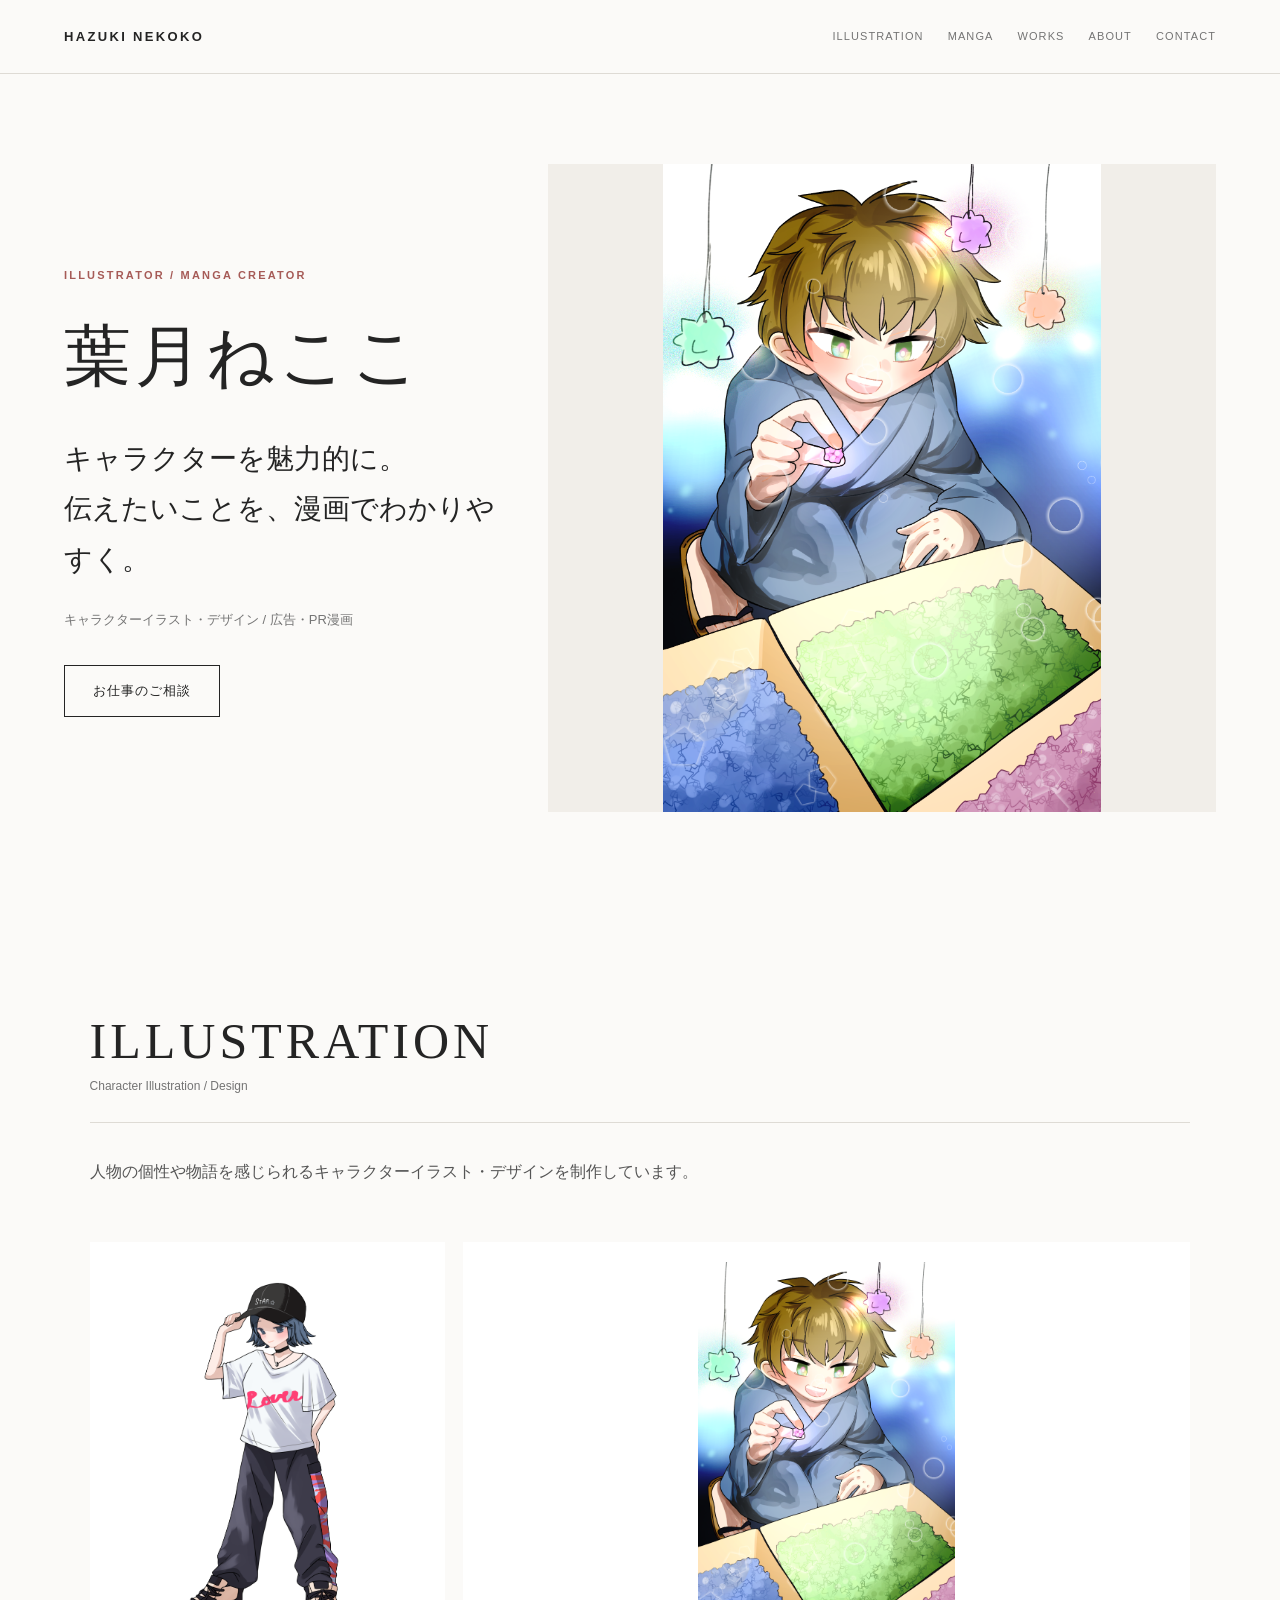
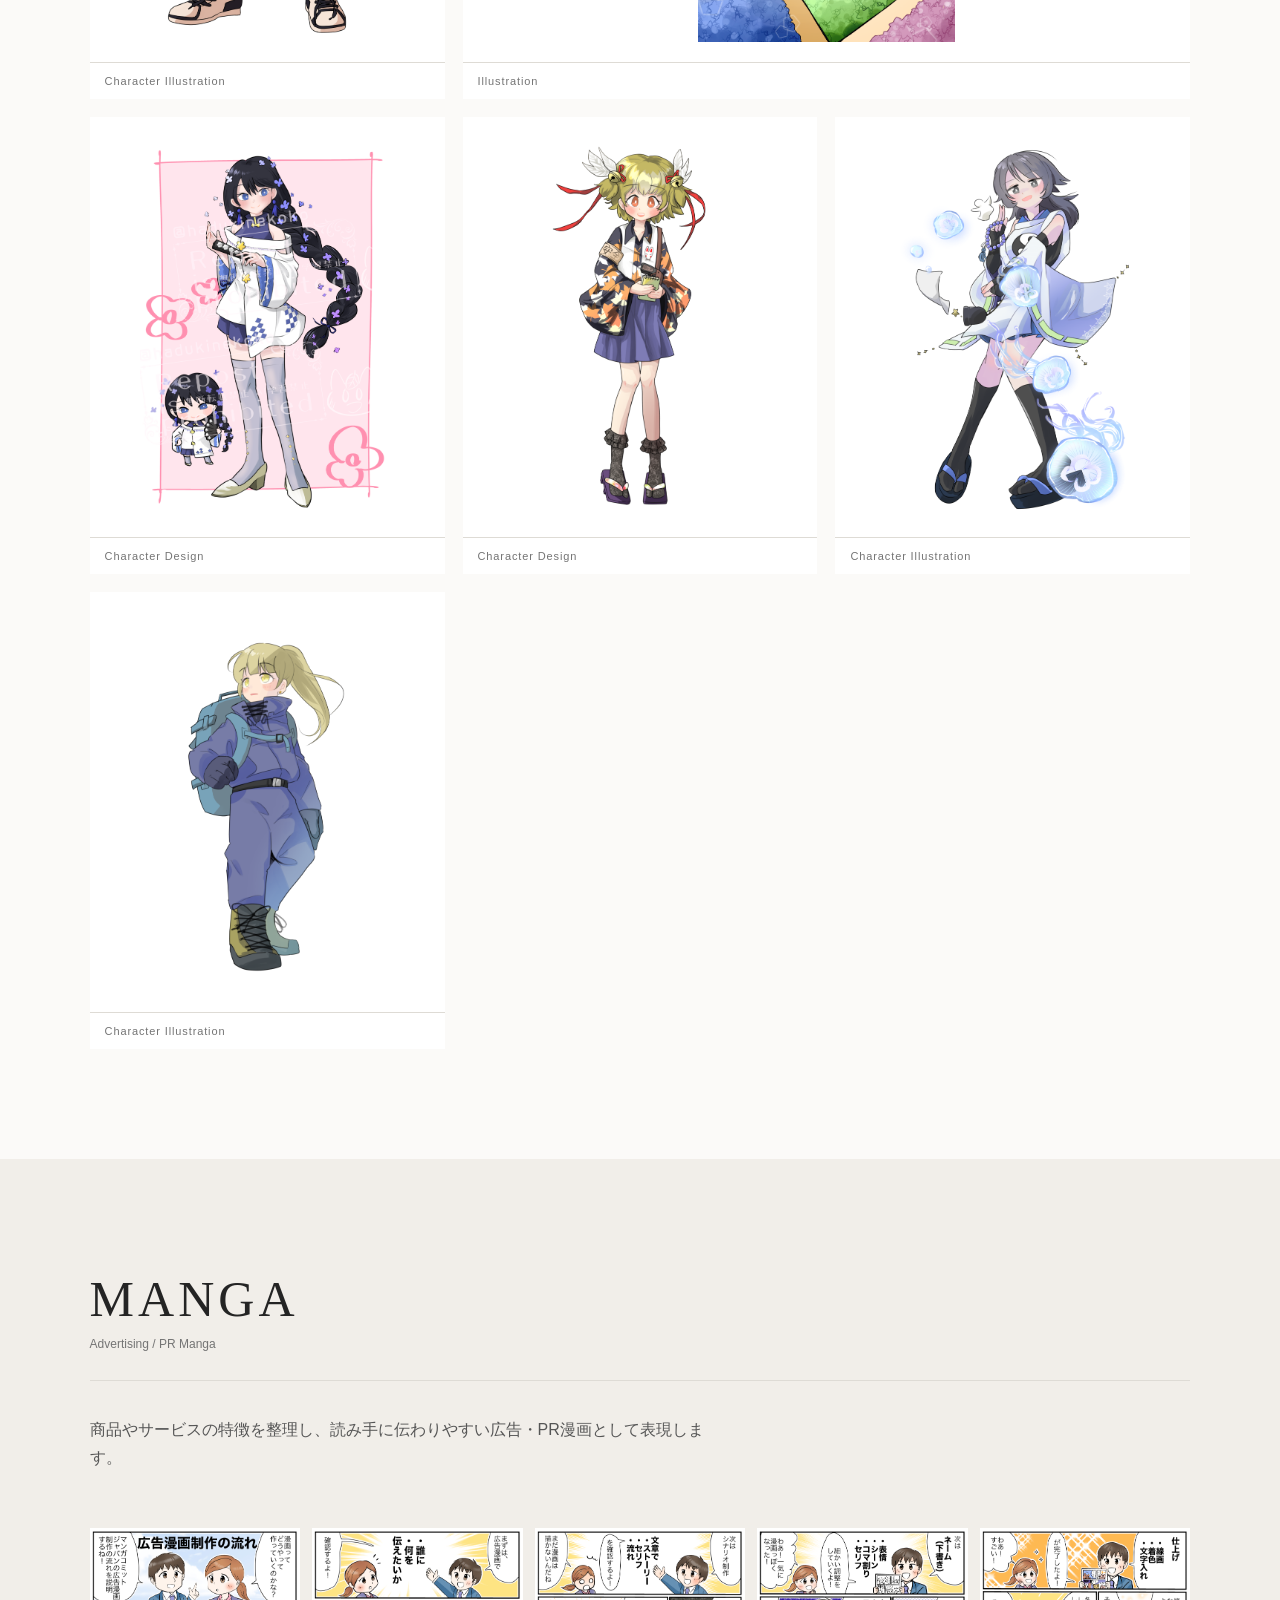
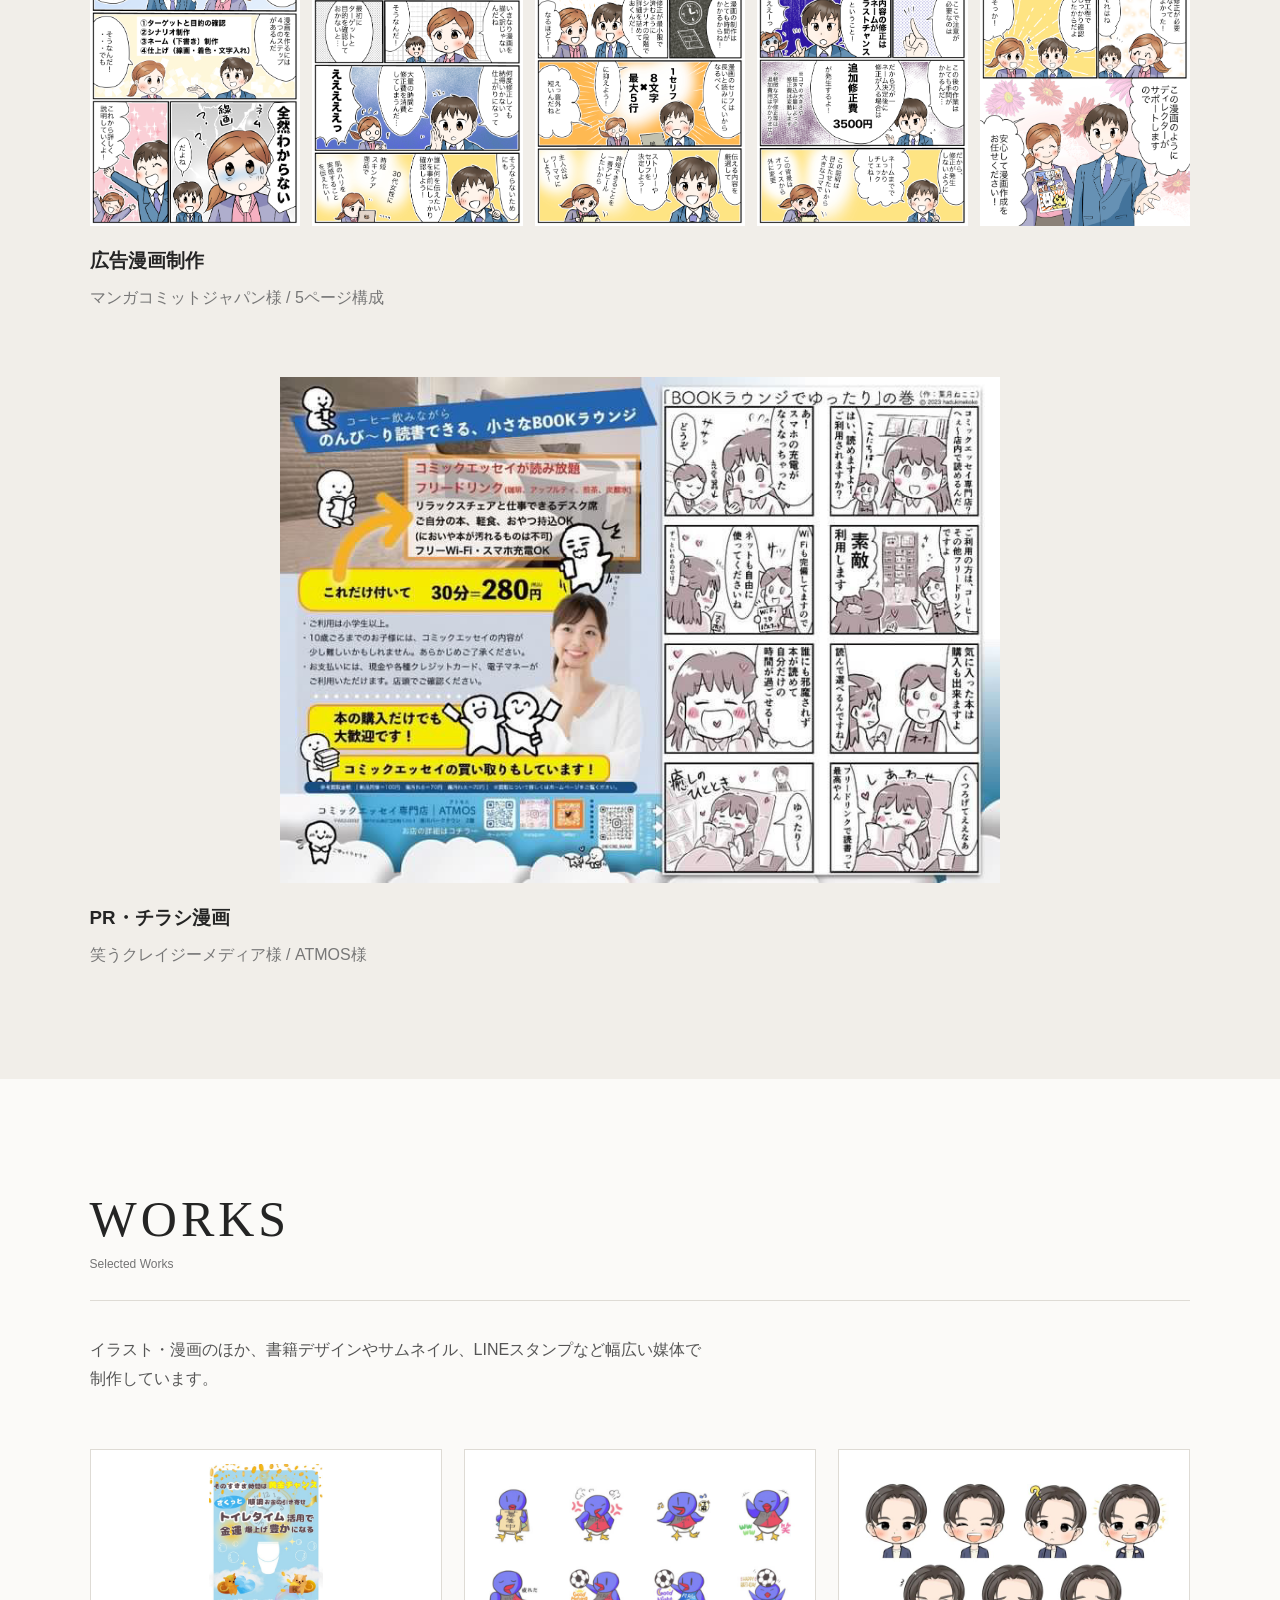
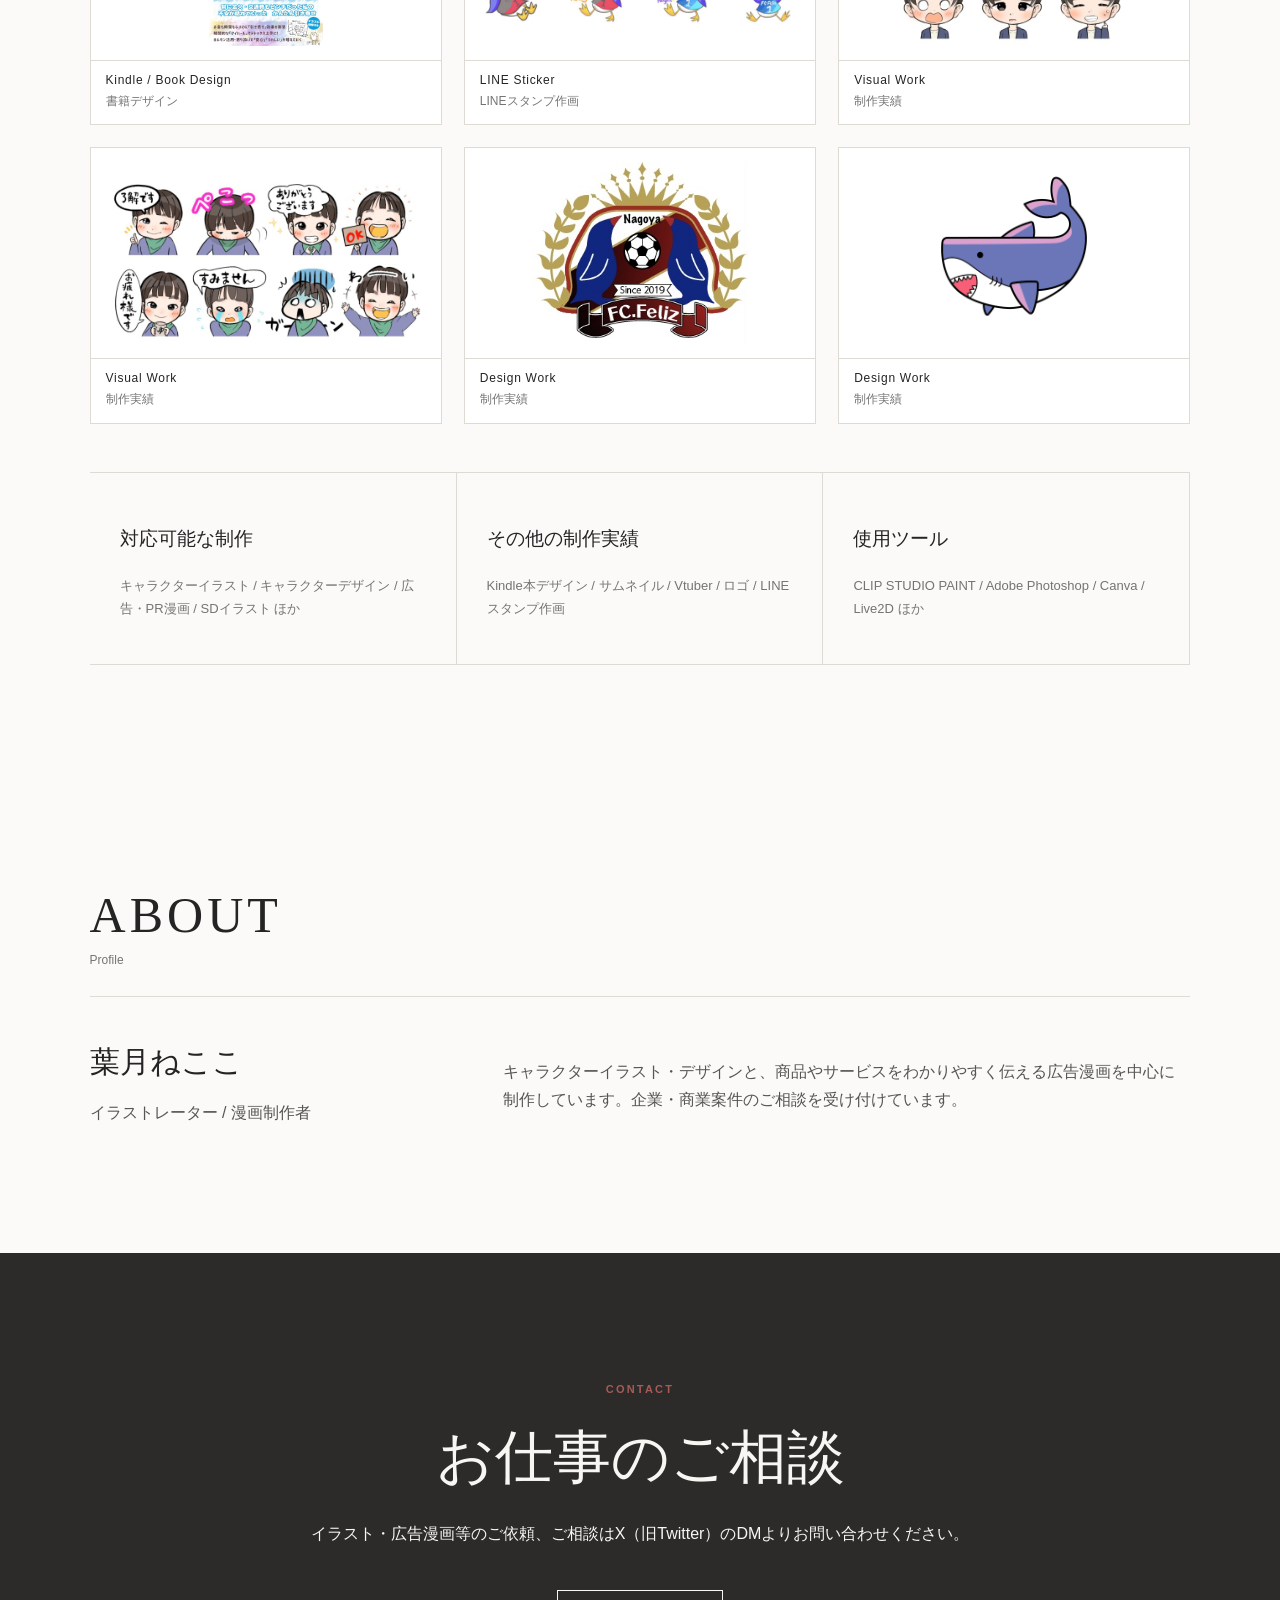
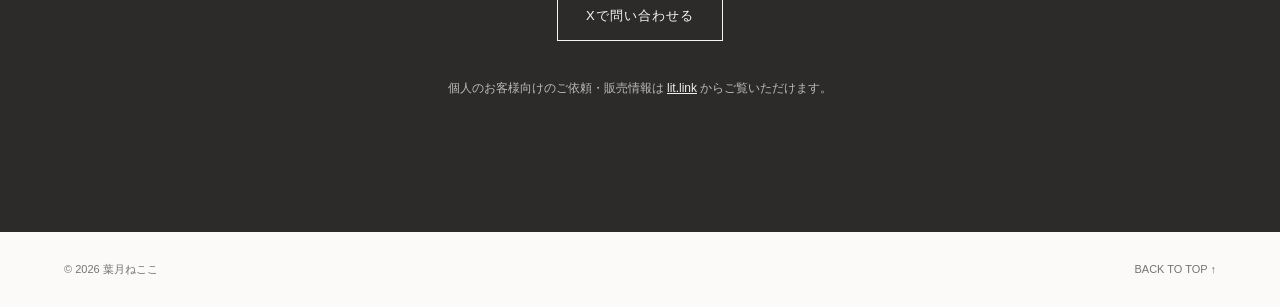
==== commit ac09ed0a: "Replace unavailable witch image with hosted character artwork" ====
--- a/index.html
+++ b/index.html
@@ -2,7 +2,7 @@
 <header class='header'><a class='logo' href='#top'>HAZUKI NEKOKO</a><nav><a href='#illustration'>ILLUSTRATION</a><a href='#manga'>MANGA</a><a href='#works'>WORKS</a><a href='#about'>ABOUT</a><a href='#contact'>CONTACT</a></nav></header>
 <main id='top'>
 <section class='hero'><div class='hero-copy'><p class='eyebrow'>ILLUSTRATOR / MANGA CREATOR</p><h1>葉月ねここ</h1><p class='lead'>キャラクターを魅力的に。<br>伝えたいことを、漫画でわかりやすく。</p><p class='sub'>キャラクターイラスト・デザイン / 広告・PR漫画</p><a class='button' href='#contact'>お仕事のご相談</a></div><div class='hero-art'><img src='images/illustration-main.png' alt='葉月ねここ イラスト作品'></div></section>
-<section id='illustration' class='section'><div class='section-head'><div><h2>ILLUSTRATION</h2><span>Character Illustration / Design</span></div></div><p class='intro'>人物の個性や物語を感じられるキャラクターイラスト・デザインを制作しています。</p><div class='gallery'><figure><img src='https://drive.google.com/thumbnail?id=1KZfht5GGUGEwPSs2vNu3cEGYxVOk7Jd1&sz=w1600' alt='魔女のキャラクターイラスト'><figcaption>Character Illustration</figcaption></figure><figure class='wide'><img src='images/illustration-main.png' alt='一枚絵'><figcaption>Illustration</figcaption></figure><figure><img src='images/asukame.png' alt='キャラクターデザイン'><figcaption>Character Design</figcaption></figure><figure><img src='images/character66.png' alt='キャラクターデザイン'><figcaption>Character Design</figcaption></figure><figure><img src='images/character67.png' alt='キャラクターイラスト'><figcaption>Character Illustration</figcaption></figure><figure><img src='images/character65.png' alt='キャラクターイラスト'><figcaption>Character Illustration</figcaption></figure><figure><img src='images/character64.png' alt='キャラクターイラスト'><figcaption>Character Illustration</figcaption></figure></div></section>
+<section id='illustration' class='section'><div class='section-head'><div><h2>ILLUSTRATION</h2><span>Character Illustration / Design</span></div></div><p class='intro'>人物の個性や物語を感じられるキャラクターイラスト・デザインを制作しています。</p><div class='gallery'><figure><img src='images/character67.png' alt='キャラクターイラスト'><figcaption>Character Illustration</figcaption></figure><figure class='wide'><img src='images/illustration-main.png' alt='一枚絵'><figcaption>Illustration</figcaption></figure><figure><img src='images/asukame.png' alt='キャラクターデザイン'><figcaption>Character Design</figcaption></figure><figure><img src='images/character66.png' alt='キャラクターデザイン'><figcaption>Character Design</figcaption></figure><figure><img src='images/character65.png' alt='キャラクターイラスト'><figcaption>Character Illustration</figcaption></figure><figure><img src='images/character64.png' alt='キャラクターイラスト'><figcaption>Character Illustration</figcaption></figure></div></section>
 <section id='manga' class='section soft'><div class='section-head'><div><h2>MANGA</h2><span>Advertising / PR Manga</span></div></div><p class='intro'>商品やサービスの特徴を整理し、読み手に伝わりやすい広告・PR漫画として表現します。</p><div class='manga-project'><div class='manga-pages'><img src='images/mcj1.jpg' alt='マンガコミットジャパン様 広告漫画 1ページ目'><img src='images/mcj2.jpg' alt='マンガコミットジャパン様 広告漫画 2ページ目'><img src='images/mcj3.jpg' alt='マンガコミットジャパン様 広告漫画 3ページ目'><img src='images/mcj4.jpg' alt='マンガコミットジャパン様 広告漫画 4ページ目'><img src='images/mcj5.jpg' alt='マンガコミットジャパン様 広告漫画 5ページ目'></div><h3>広告漫画制作</h3><p>マンガコミットジャパン様 / 5ページ構成</p></div><div class='manga-project atmos'><img class='manga-single' src='images/atmos.jpg' alt='ATMOS様 チラシ漫画'><h3>PR・チラシ漫画</h3><p>笑うクレイジーメディア様 / ATMOS様</p></div></section>
 <section id='works' class='section'><div class='section-head'><div><h2>WORKS</h2><span>Selected Works</span></div></div><p class='intro'>イラスト・漫画のほか、書籍デザインやサムネイル、LINEスタンプなど幅広い媒体で制作しています。</p><div class='works-gallery'><figure><img src='images/works-kindle.jpg' alt='Kindle本デザイン実績'><figcaption><strong>Kindle / Book Design</strong><span>書籍デザイン</span></figcaption></figure><figure><img src='images/works-line.jpg' alt='LINEスタンプ作画実績'><figcaption><strong>LINE Sticker</strong><span>LINEスタンプ作画</span></figcaption></figure><figure><img src='images/works-piyo.jpg' alt='制作実績'><figcaption><strong>Visual Work</strong><span>制作実績</span></figcaption></figure><figure><img src='images/works-yuzora.jpg' alt='制作実績'><figcaption><strong>Visual Work</strong><span>制作実績</span></figcaption></figure><figure><img src='images/works30.jpg' alt='制作実績'><figcaption><strong>Design Work</strong><span>制作実績</span></figcaption></figure><figure><img src='images/works31.png' alt='制作実績'><figcaption><strong>Design Work</strong><span>制作実績</span></figcaption></figure></div><div class='works-info'><div><h3>対応可能な制作</h3><p>キャラクターイラスト / キャラクターデザイン / 広告・PR漫画 / SDイラスト ほか</p></div><div><h3>その他の制作実績</h3><p>Kindle本デザイン / サムネイル / Vtuber / ロゴ / LINEスタンプ作画</p></div><div><h3>使用ツール</h3><p>CLIP STUDIO PAINT / Adobe Photoshop / Canva / Live2D ほか</p></div></div></section>
 <section id='about' class='section about'><div class='section-head'><div><h2>ABOUT</h2><span>Profile</span></div></div><div class='about-grid'><div><h3>葉月ねここ</h3><p>イラストレーター / 漫画制作者</p></div><p>キャラクターイラスト・デザインと、商品やサービスをわかりやすく伝える広告漫画を中心に制作しています。企業・商業案件のご相談を受け付けています。</p></div></section>
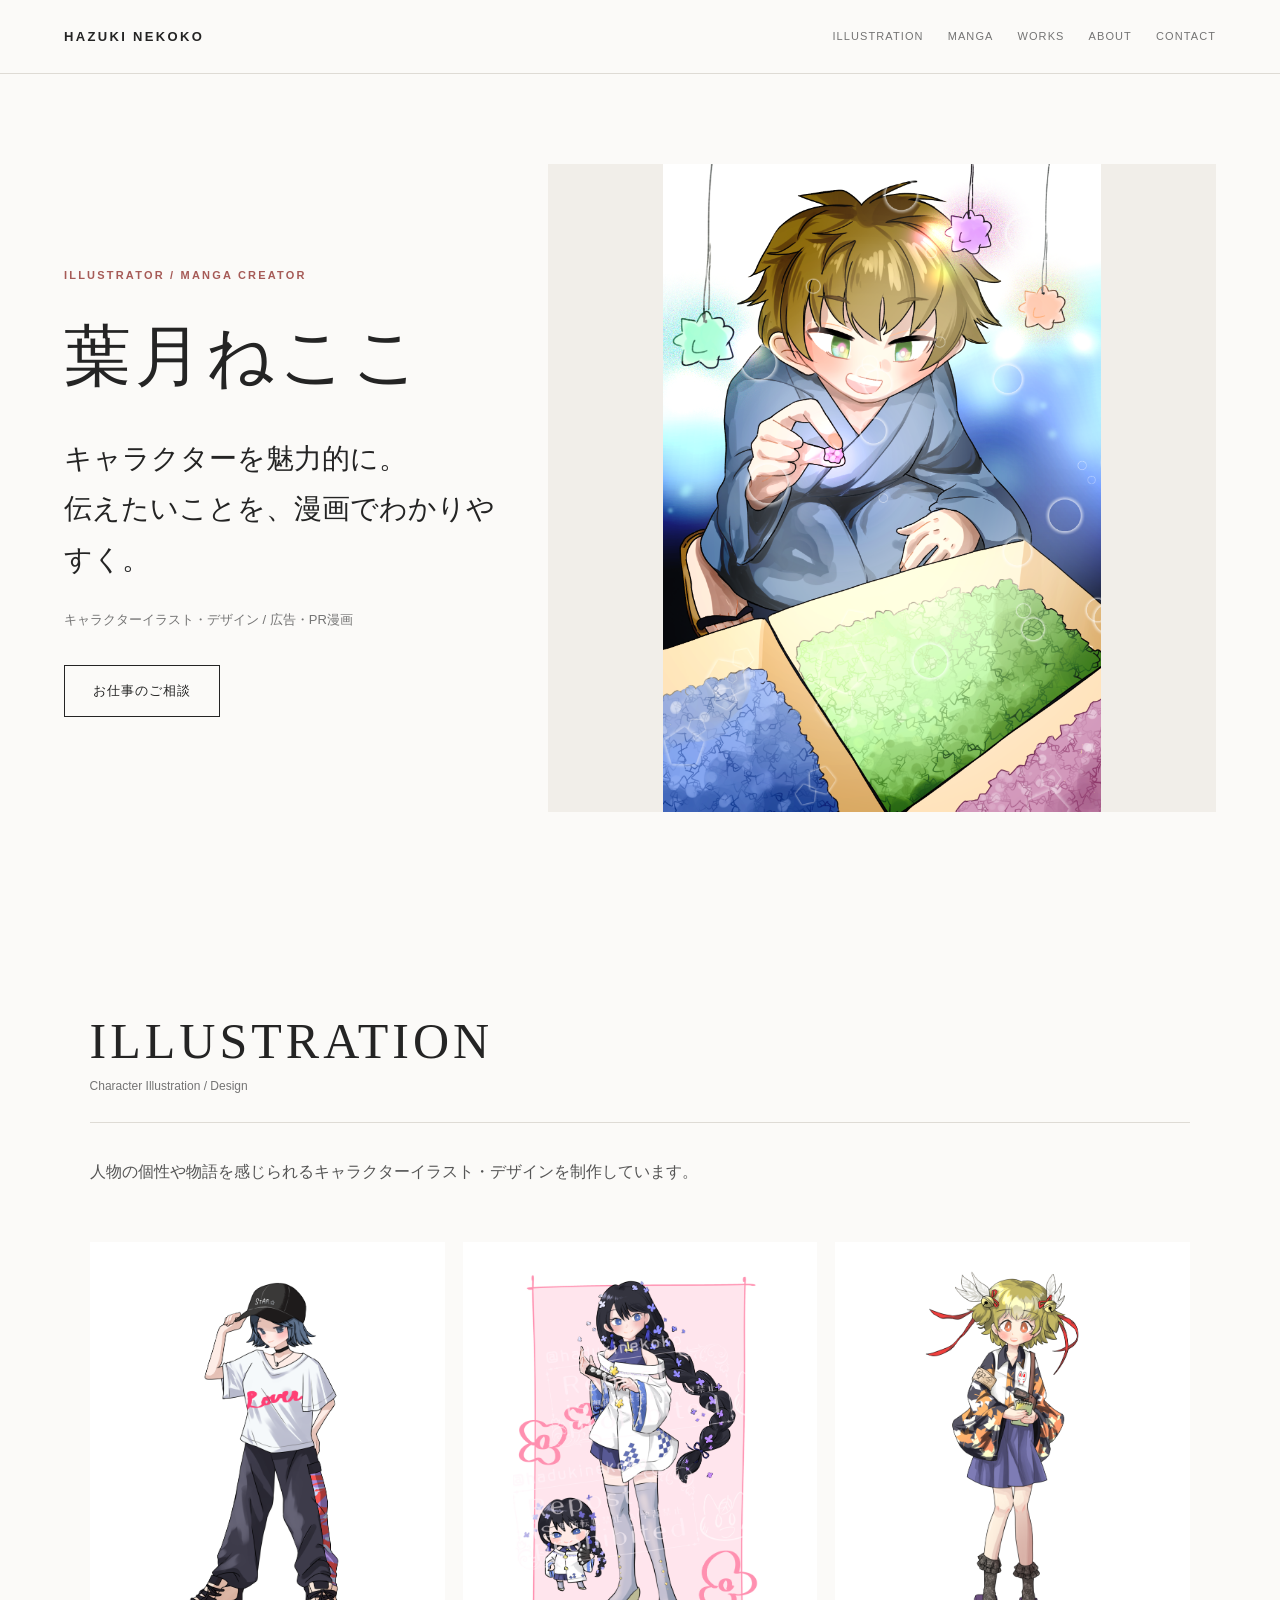
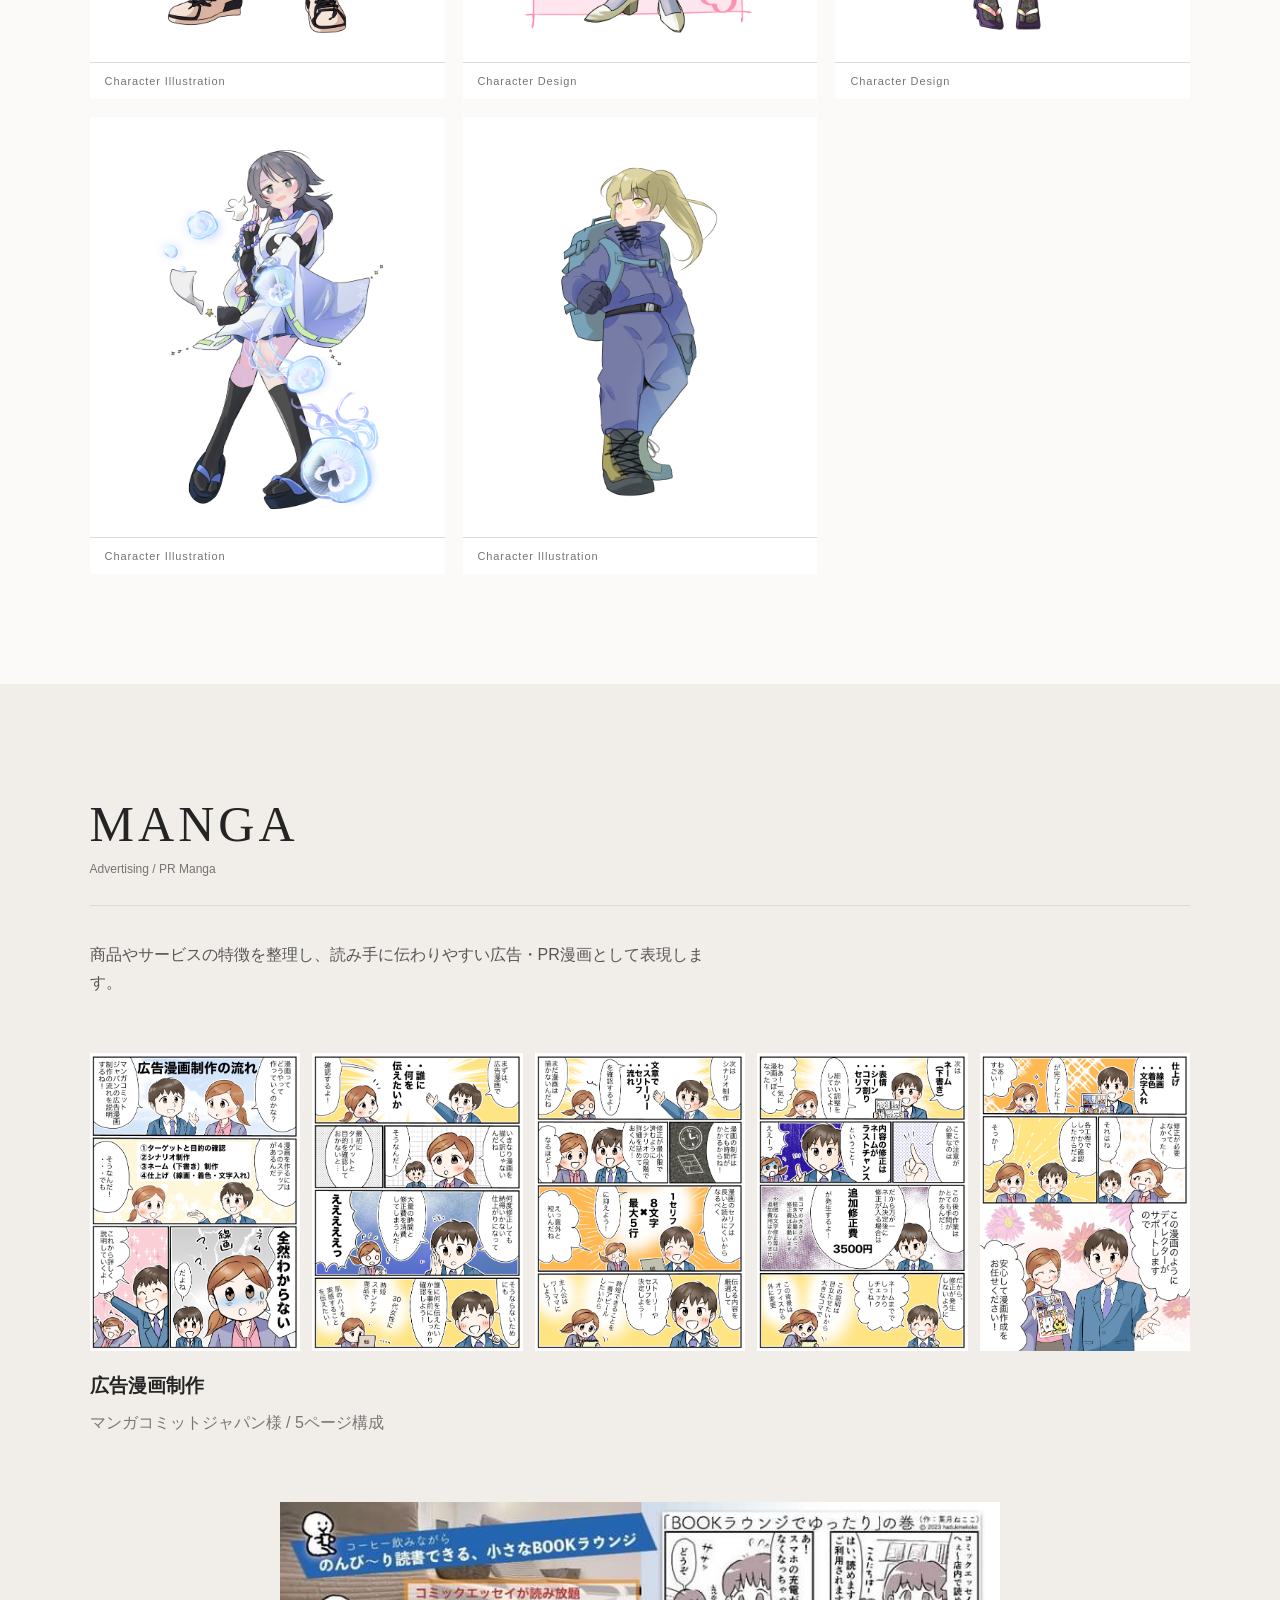
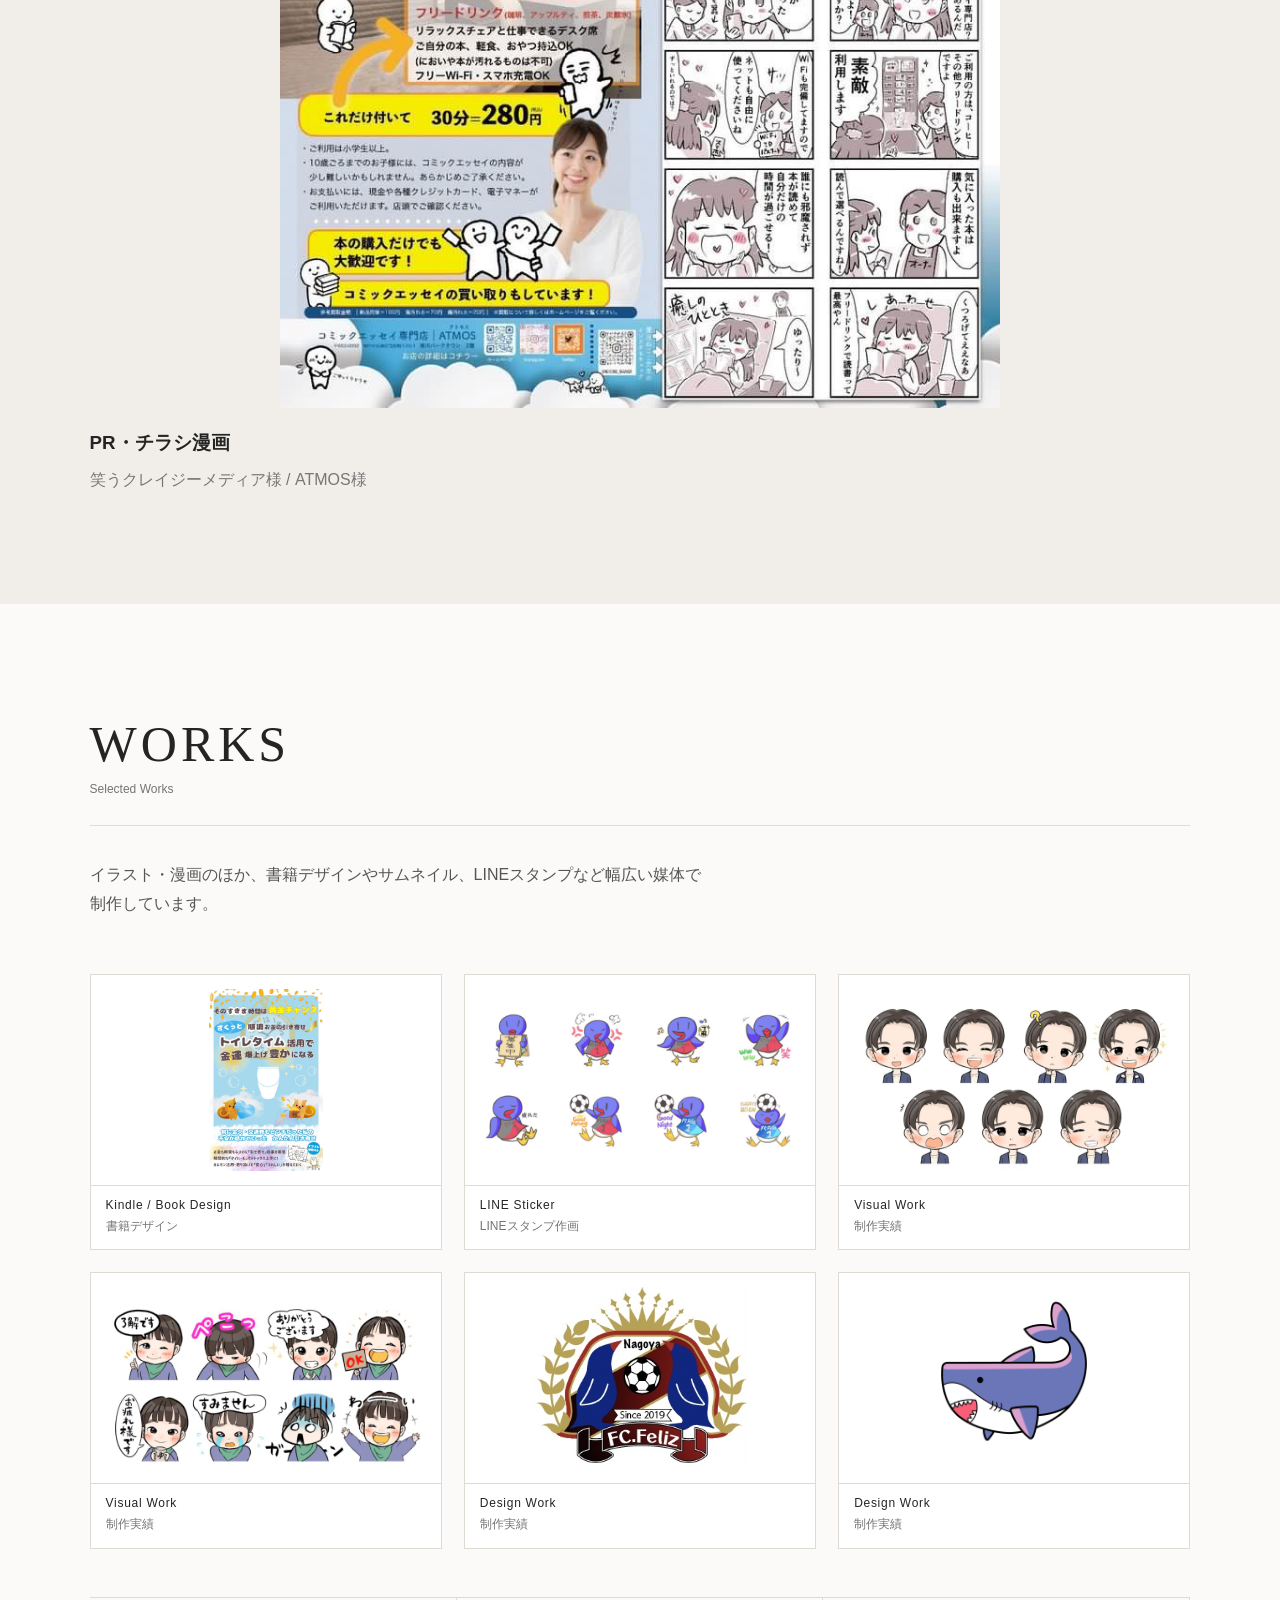
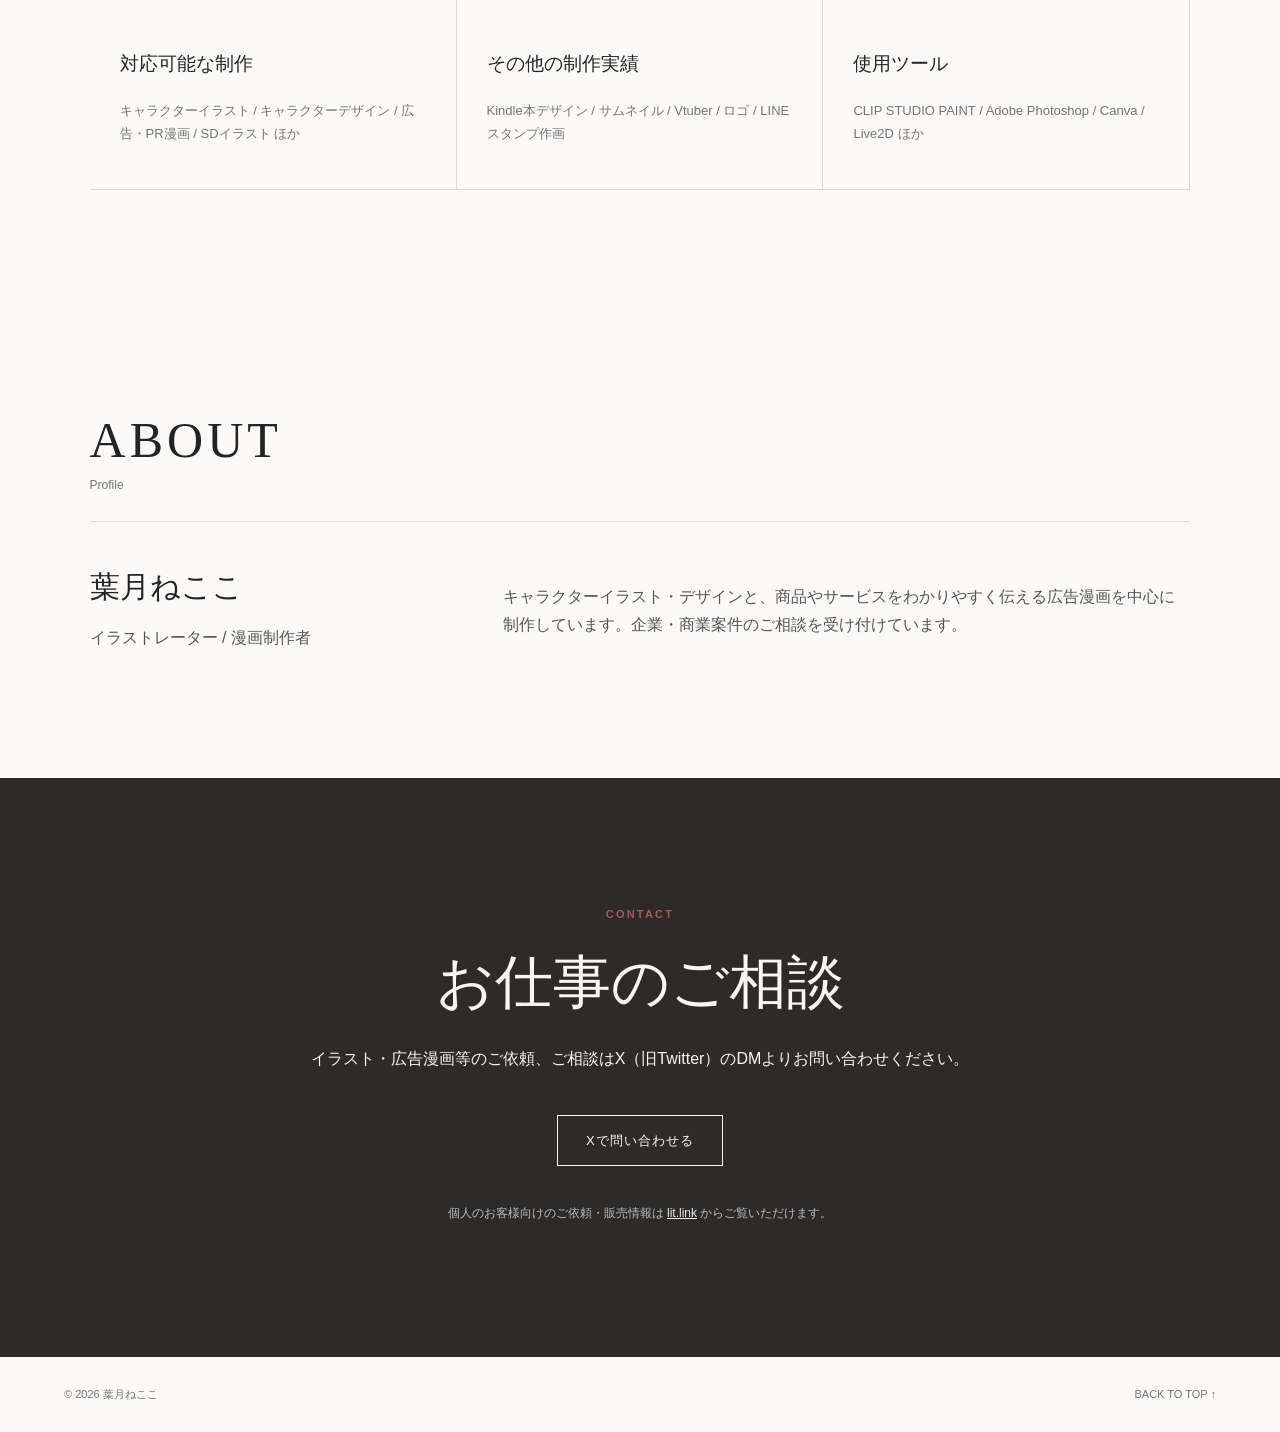
==== commit b63790f9: "Remove duplicated hero illustration from gallery" ====
--- a/index.html
+++ b/index.html
@@ -2,7 +2,7 @@
 <header class='header'><a class='logo' href='#top'>HAZUKI NEKOKO</a><nav><a href='#illustration'>ILLUSTRATION</a><a href='#manga'>MANGA</a><a href='#works'>WORKS</a><a href='#about'>ABOUT</a><a href='#contact'>CONTACT</a></nav></header>
 <main id='top'>
 <section class='hero'><div class='hero-copy'><p class='eyebrow'>ILLUSTRATOR / MANGA CREATOR</p><h1>葉月ねここ</h1><p class='lead'>キャラクターを魅力的に。<br>伝えたいことを、漫画でわかりやすく。</p><p class='sub'>キャラクターイラスト・デザイン / 広告・PR漫画</p><a class='button' href='#contact'>お仕事のご相談</a></div><div class='hero-art'><img src='images/illustration-main.png' alt='葉月ねここ イラスト作品'></div></section>
-<section id='illustration' class='section'><div class='section-head'><div><h2>ILLUSTRATION</h2><span>Character Illustration / Design</span></div></div><p class='intro'>人物の個性や物語を感じられるキャラクターイラスト・デザインを制作しています。</p><div class='gallery'><figure><img src='images/character67.png' alt='キャラクターイラスト'><figcaption>Character Illustration</figcaption></figure><figure class='wide'><img src='images/illustration-main.png' alt='一枚絵'><figcaption>Illustration</figcaption></figure><figure><img src='images/asukame.png' alt='キャラクターデザイン'><figcaption>Character Design</figcaption></figure><figure><img src='images/character66.png' alt='キャラクターデザイン'><figcaption>Character Design</figcaption></figure><figure><img src='images/character65.png' alt='キャラクターイラスト'><figcaption>Character Illustration</figcaption></figure><figure><img src='images/character64.png' alt='キャラクターイラスト'><figcaption>Character Illustration</figcaption></figure></div></section>
+<section id='illustration' class='section'><div class='section-head'><div><h2>ILLUSTRATION</h2><span>Character Illustration / Design</span></div></div><p class='intro'>人物の個性や物語を感じられるキャラクターイラスト・デザインを制作しています。</p><div class='gallery'><figure><img src='images/character67.png' alt='キャラクターイラスト'><figcaption>Character Illustration</figcaption></figure><figure><img src='images/asukame.png' alt='キャラクターデザイン'><figcaption>Character Design</figcaption></figure><figure><img src='images/character66.png' alt='キャラクターデザイン'><figcaption>Character Design</figcaption></figure><figure><img src='images/character65.png' alt='キャラクターイラスト'><figcaption>Character Illustration</figcaption></figure><figure><img src='images/character64.png' alt='キャラクターイラスト'><figcaption>Character Illustration</figcaption></figure></div></section>
 <section id='manga' class='section soft'><div class='section-head'><div><h2>MANGA</h2><span>Advertising / PR Manga</span></div></div><p class='intro'>商品やサービスの特徴を整理し、読み手に伝わりやすい広告・PR漫画として表現します。</p><div class='manga-project'><div class='manga-pages'><img src='images/mcj1.jpg' alt='マンガコミットジャパン様 広告漫画 1ページ目'><img src='images/mcj2.jpg' alt='マンガコミットジャパン様 広告漫画 2ページ目'><img src='images/mcj3.jpg' alt='マンガコミットジャパン様 広告漫画 3ページ目'><img src='images/mcj4.jpg' alt='マンガコミットジャパン様 広告漫画 4ページ目'><img src='images/mcj5.jpg' alt='マンガコミットジャパン様 広告漫画 5ページ目'></div><h3>広告漫画制作</h3><p>マンガコミットジャパン様 / 5ページ構成</p></div><div class='manga-project atmos'><img class='manga-single' src='images/atmos.jpg' alt='ATMOS様 チラシ漫画'><h3>PR・チラシ漫画</h3><p>笑うクレイジーメディア様 / ATMOS様</p></div></section>
 <section id='works' class='section'><div class='section-head'><div><h2>WORKS</h2><span>Selected Works</span></div></div><p class='intro'>イラスト・漫画のほか、書籍デザインやサムネイル、LINEスタンプなど幅広い媒体で制作しています。</p><div class='works-gallery'><figure><img src='images/works-kindle.jpg' alt='Kindle本デザイン実績'><figcaption><strong>Kindle / Book Design</strong><span>書籍デザイン</span></figcaption></figure><figure><img src='images/works-line.jpg' alt='LINEスタンプ作画実績'><figcaption><strong>LINE Sticker</strong><span>LINEスタンプ作画</span></figcaption></figure><figure><img src='images/works-piyo.jpg' alt='制作実績'><figcaption><strong>Visual Work</strong><span>制作実績</span></figcaption></figure><figure><img src='images/works-yuzora.jpg' alt='制作実績'><figcaption><strong>Visual Work</strong><span>制作実績</span></figcaption></figure><figure><img src='images/works30.jpg' alt='制作実績'><figcaption><strong>Design Work</strong><span>制作実績</span></figcaption></figure><figure><img src='images/works31.png' alt='制作実績'><figcaption><strong>Design Work</strong><span>制作実績</span></figcaption></figure></div><div class='works-info'><div><h3>対応可能な制作</h3><p>キャラクターイラスト / キャラクターデザイン / 広告・PR漫画 / SDイラスト ほか</p></div><div><h3>その他の制作実績</h3><p>Kindle本デザイン / サムネイル / Vtuber / ロゴ / LINEスタンプ作画</p></div><div><h3>使用ツール</h3><p>CLIP STUDIO PAINT / Adobe Photoshop / Canva / Live2D ほか</p></div></div></section>
 <section id='about' class='section about'><div class='section-head'><div><h2>ABOUT</h2><span>Profile</span></div></div><div class='about-grid'><div><h3>葉月ねここ</h3><p>イラストレーター / 漫画制作者</p></div><p>キャラクターイラスト・デザインと、商品やサービスをわかりやすく伝える広告漫画を中心に制作しています。企業・商業案件のご相談を受け付けています。</p></div></section>
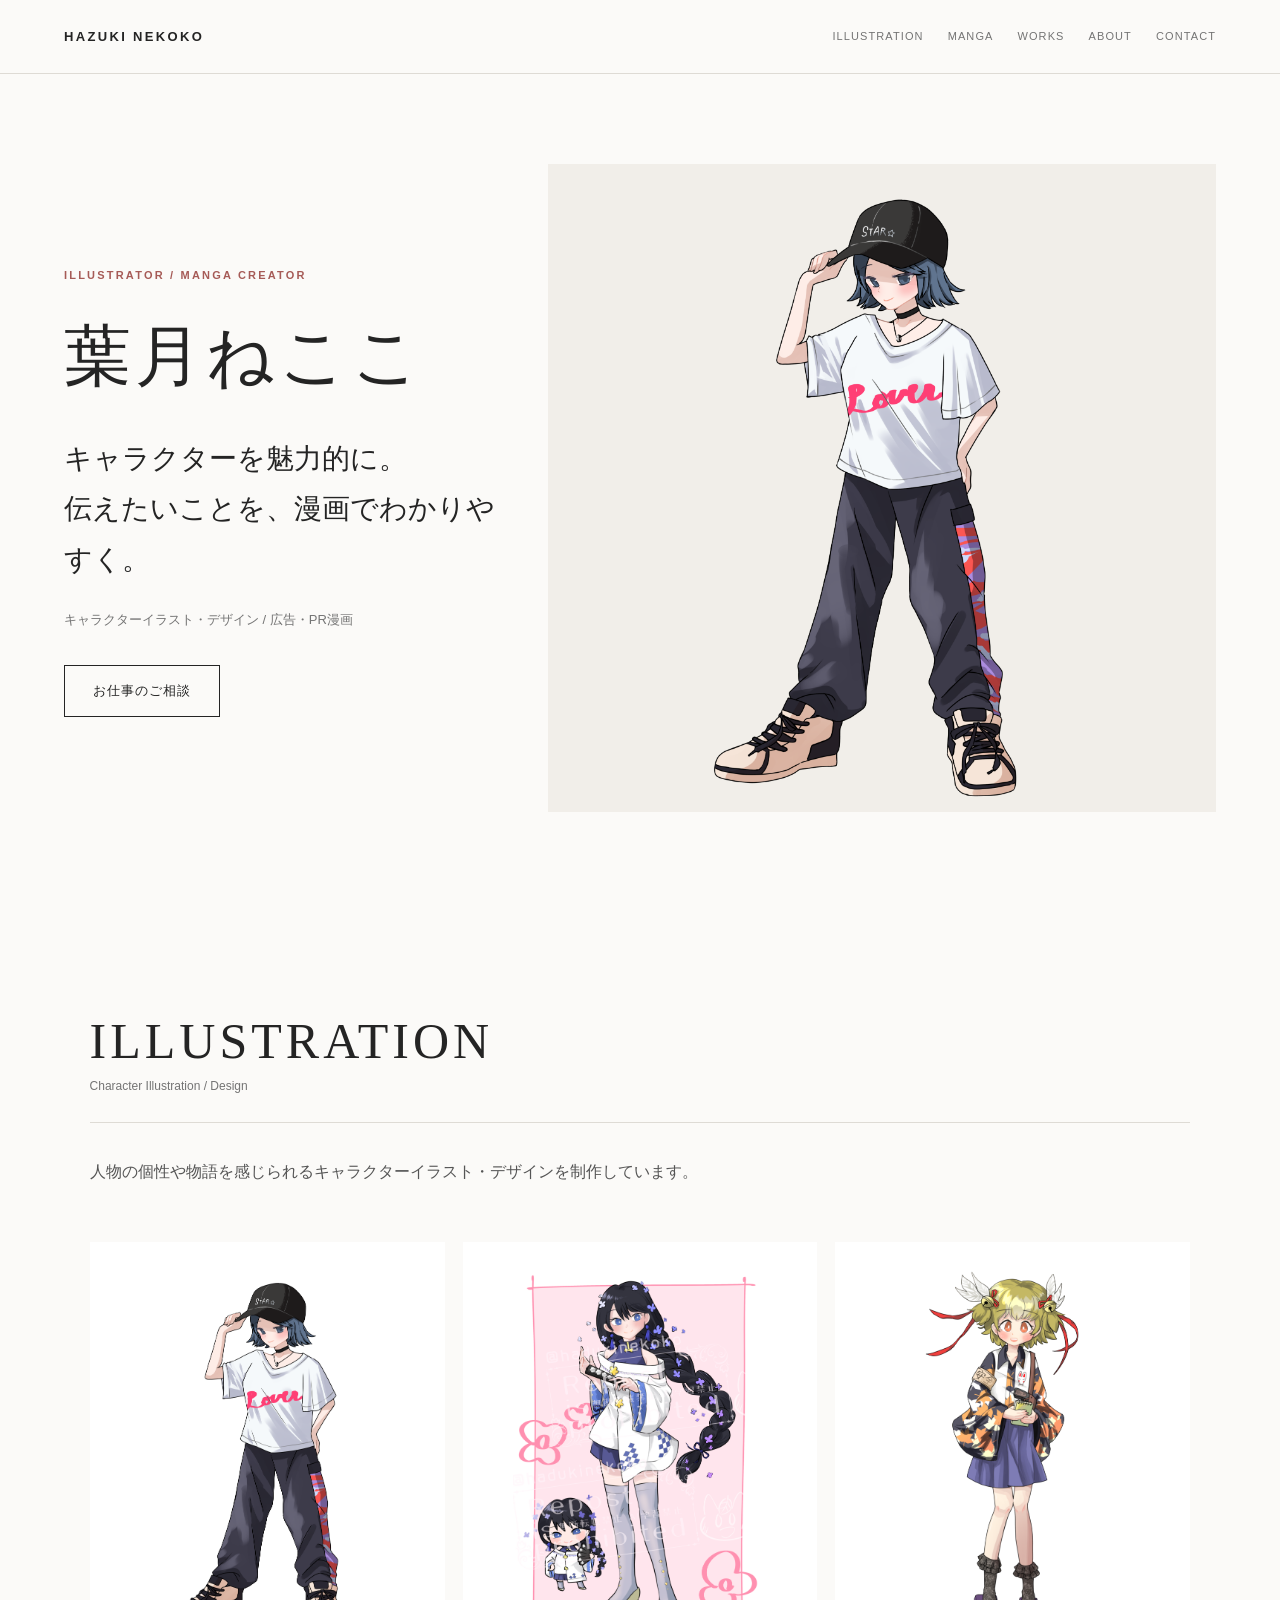
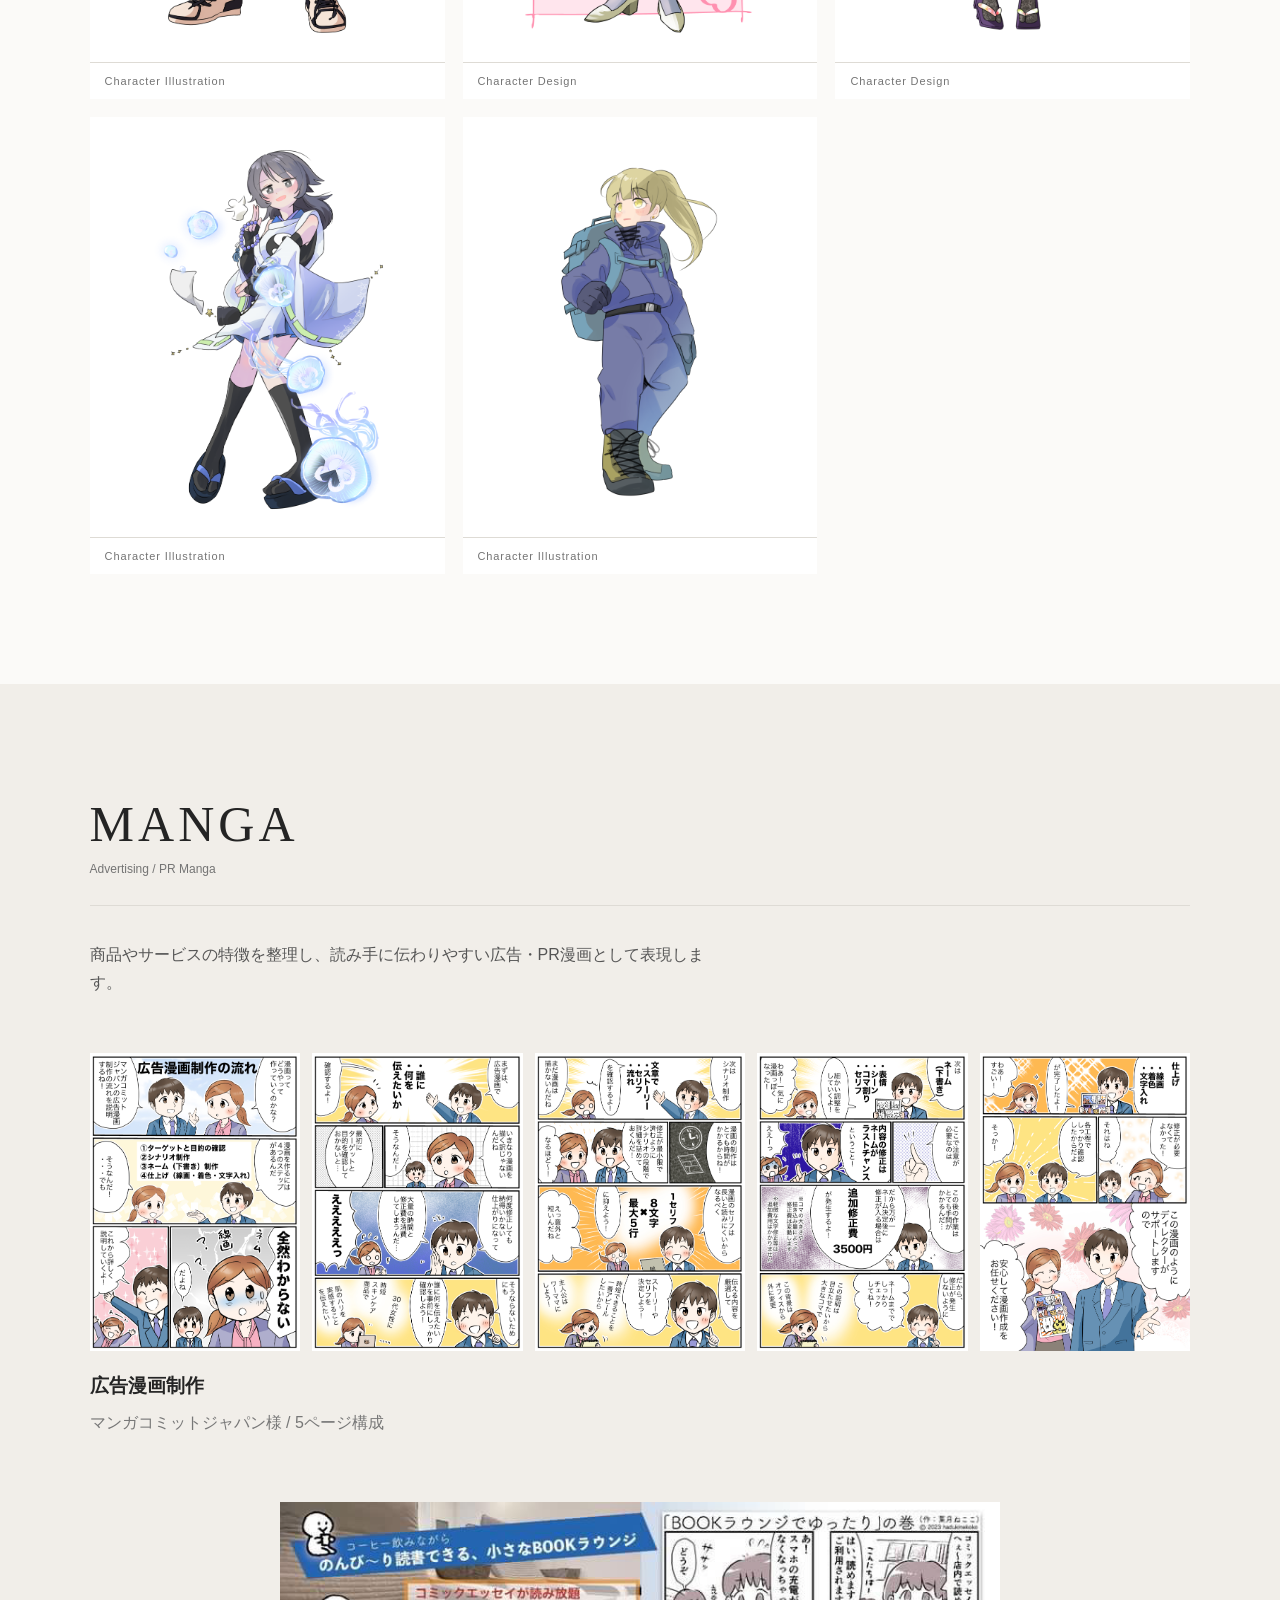
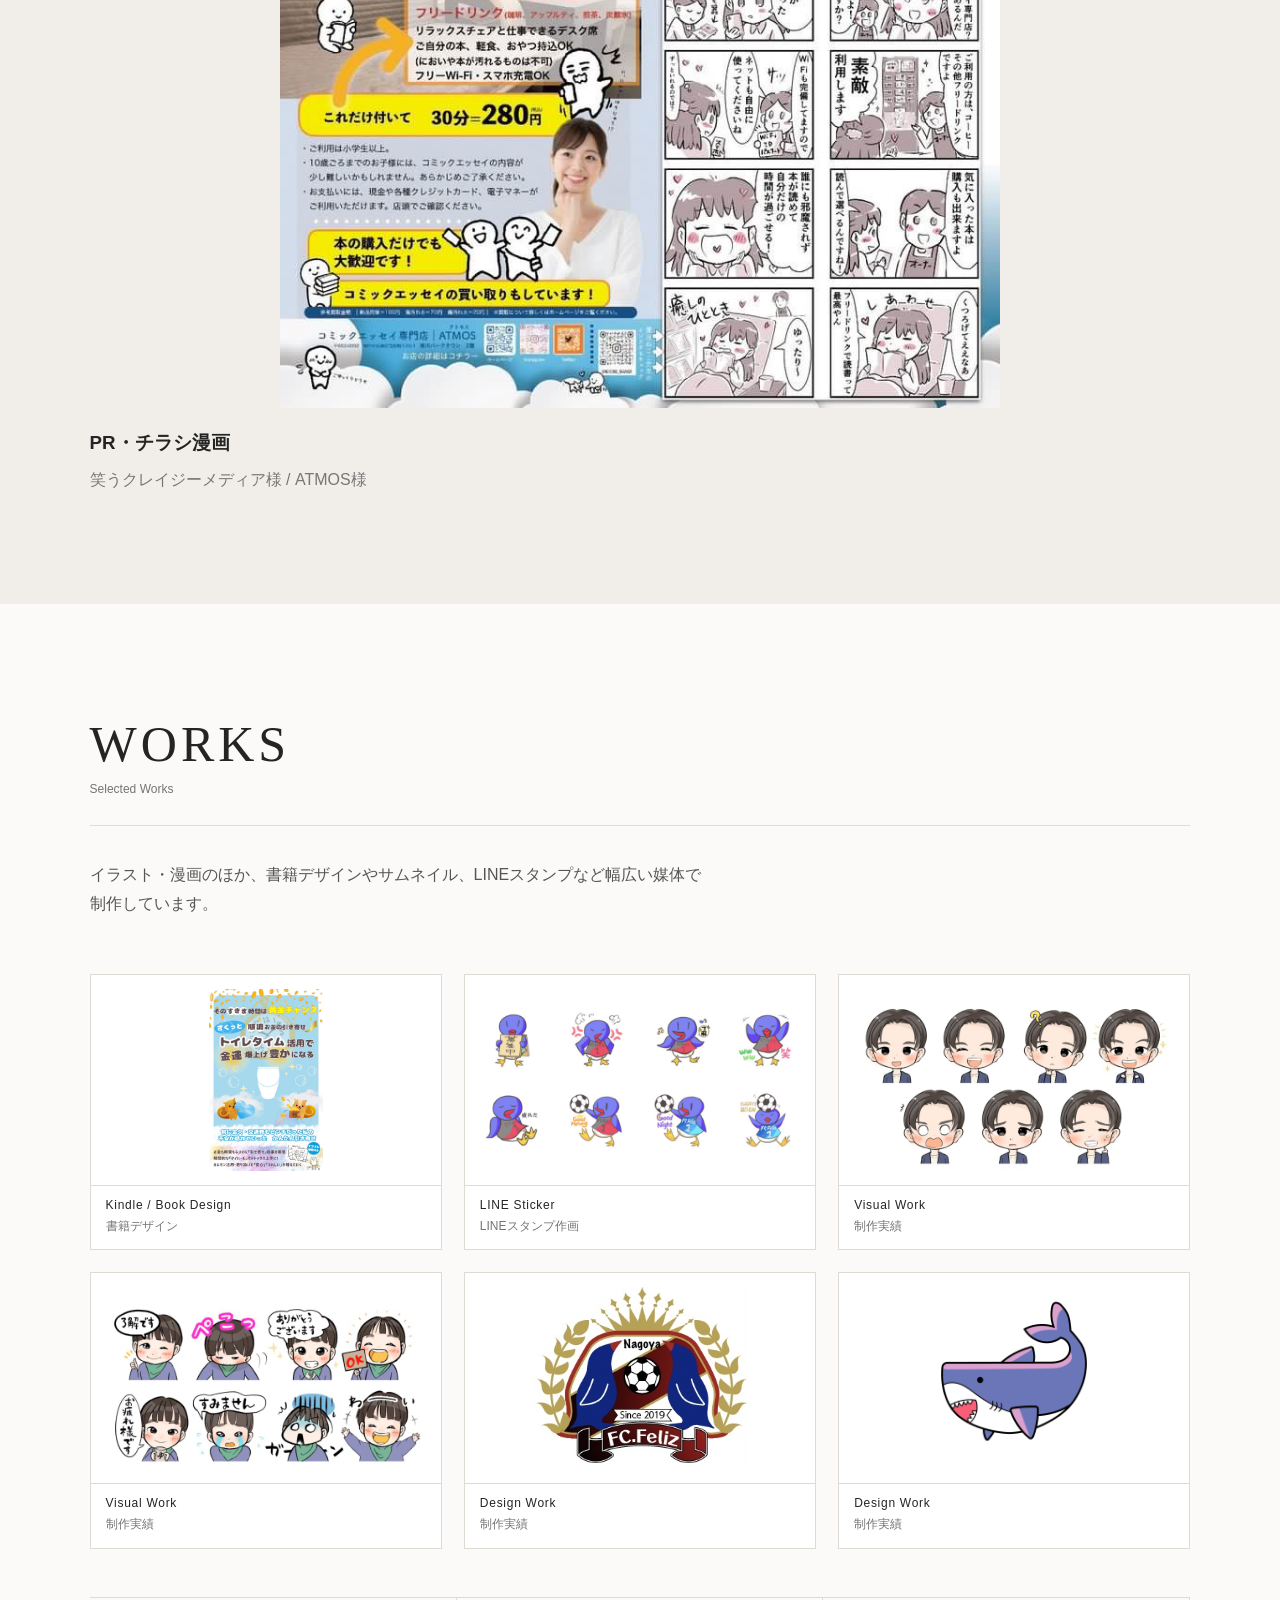
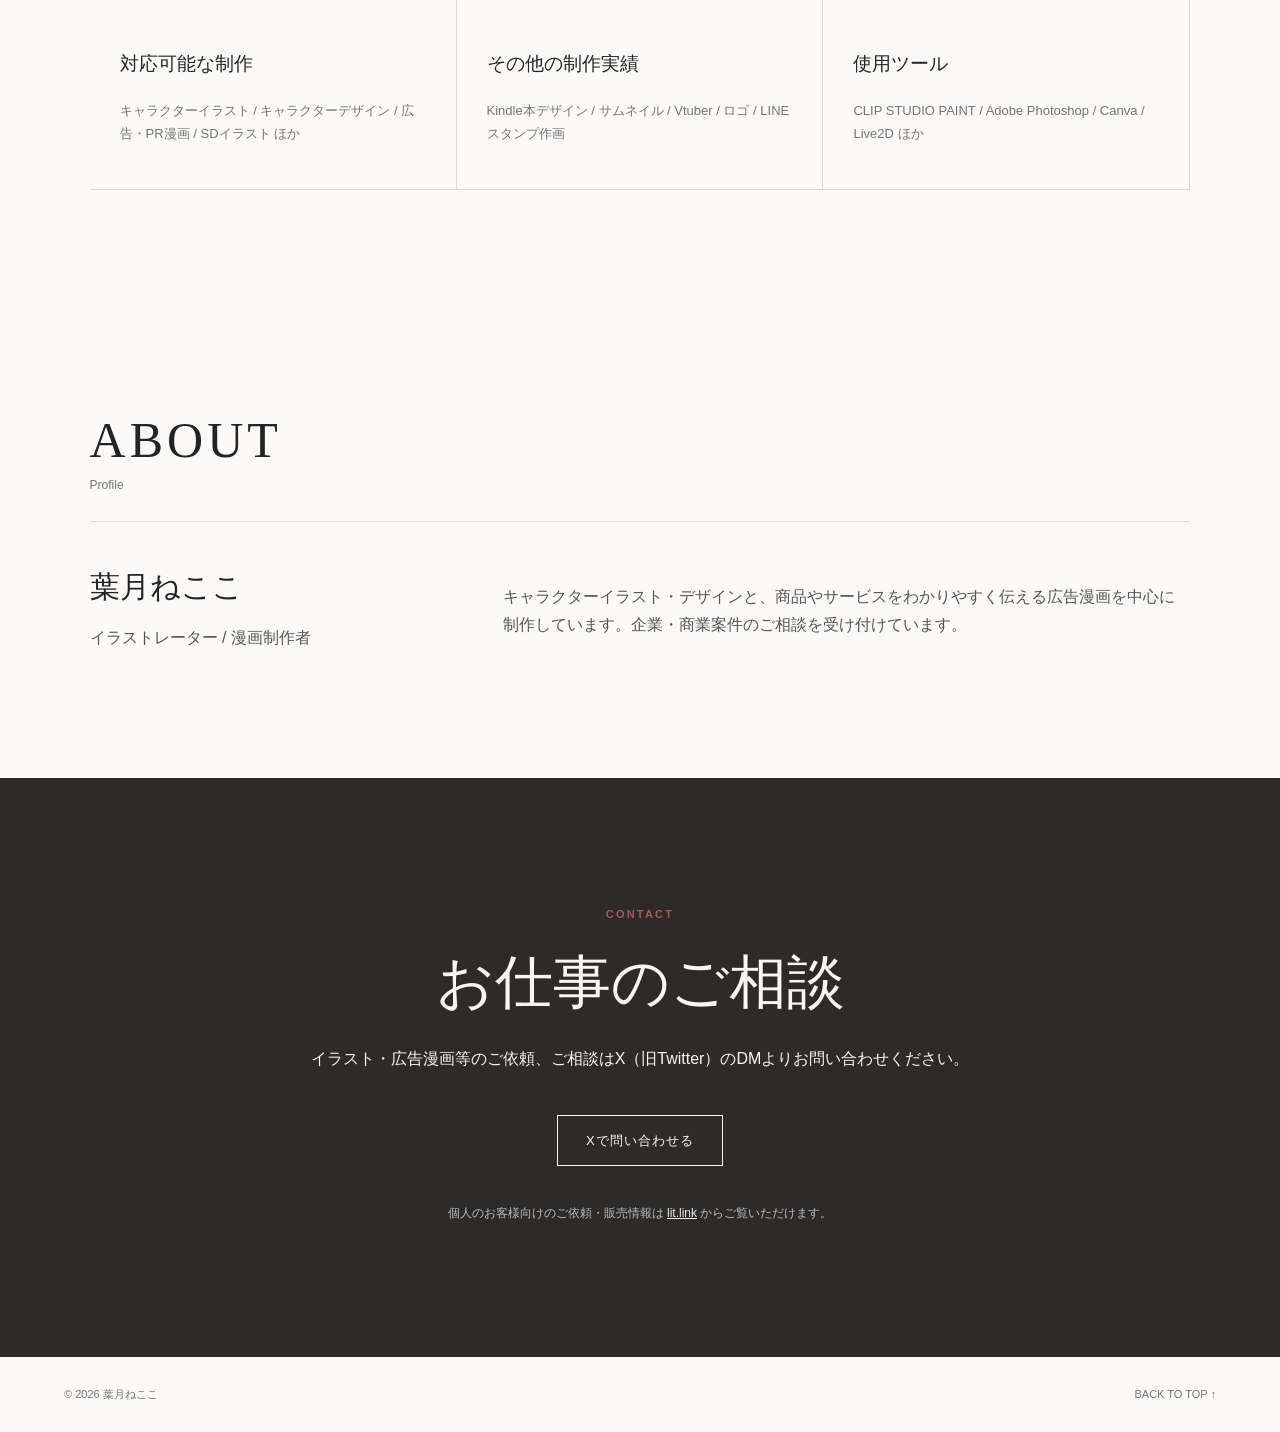
==== commit 54eeb2df: "Randomize hero image on every page load using hosted portfolio art" ====
--- a/index.html
+++ b/index.html
@@ -1,10 +1,10 @@
 <!doctype html><html lang='ja'><head><meta charset='utf-8'><meta name='viewport' content='width=device-width,initial-scale=1'><title>葉月ねここ | Portfolio</title><meta name='description' content='葉月ねここの企業・商業案件向けポートフォリオ。キャラクターイラスト・デザイン、広告・PR漫画。'><link rel='stylesheet' href='style.css'></head><body>
 <header class='header'><a class='logo' href='#top'>HAZUKI NEKOKO</a><nav><a href='#illustration'>ILLUSTRATION</a><a href='#manga'>MANGA</a><a href='#works'>WORKS</a><a href='#about'>ABOUT</a><a href='#contact'>CONTACT</a></nav></header>
 <main id='top'>
-<section class='hero'><div class='hero-copy'><p class='eyebrow'>ILLUSTRATOR / MANGA CREATOR</p><h1>葉月ねここ</h1><p class='lead'>キャラクターを魅力的に。<br>伝えたいことを、漫画でわかりやすく。</p><p class='sub'>キャラクターイラスト・デザイン / 広告・PR漫画</p><a class='button' href='#contact'>お仕事のご相談</a></div><div class='hero-art'><img src='images/illustration-main.png' alt='葉月ねここ イラスト作品'></div></section>
+<section class='hero'><div class='hero-copy'><p class='eyebrow'>ILLUSTRATOR / MANGA CREATOR</p><h1>葉月ねここ</h1><p class='lead'>キャラクターを魅力的に。<br>伝えたいことを、漫画でわかりやすく。</p><p class='sub'>キャラクターイラスト・デザイン / 広告・PR漫画</p><a class='button' href='#contact'>お仕事のご相談</a></div><div class='hero-art'><img id='hero-random-image' src='images/illustration-main.png' alt='葉月ねここ イラスト作品'></div></section>
 <section id='illustration' class='section'><div class='section-head'><div><h2>ILLUSTRATION</h2><span>Character Illustration / Design</span></div></div><p class='intro'>人物の個性や物語を感じられるキャラクターイラスト・デザインを制作しています。</p><div class='gallery'><figure><img src='images/character67.png' alt='キャラクターイラスト'><figcaption>Character Illustration</figcaption></figure><figure><img src='images/asukame.png' alt='キャラクターデザイン'><figcaption>Character Design</figcaption></figure><figure><img src='images/character66.png' alt='キャラクターデザイン'><figcaption>Character Design</figcaption></figure><figure><img src='images/character65.png' alt='キャラクターイラスト'><figcaption>Character Illustration</figcaption></figure><figure><img src='images/character64.png' alt='キャラクターイラスト'><figcaption>Character Illustration</figcaption></figure></div></section>
 <section id='manga' class='section soft'><div class='section-head'><div><h2>MANGA</h2><span>Advertising / PR Manga</span></div></div><p class='intro'>商品やサービスの特徴を整理し、読み手に伝わりやすい広告・PR漫画として表現します。</p><div class='manga-project'><div class='manga-pages'><img src='images/mcj1.jpg' alt='マンガコミットジャパン様 広告漫画 1ページ目'><img src='images/mcj2.jpg' alt='マンガコミットジャパン様 広告漫画 2ページ目'><img src='images/mcj3.jpg' alt='マンガコミットジャパン様 広告漫画 3ページ目'><img src='images/mcj4.jpg' alt='マンガコミットジャパン様 広告漫画 4ページ目'><img src='images/mcj5.jpg' alt='マンガコミットジャパン様 広告漫画 5ページ目'></div><h3>広告漫画制作</h3><p>マンガコミットジャパン様 / 5ページ構成</p></div><div class='manga-project atmos'><img class='manga-single' src='images/atmos.jpg' alt='ATMOS様 チラシ漫画'><h3>PR・チラシ漫画</h3><p>笑うクレイジーメディア様 / ATMOS様</p></div></section>
 <section id='works' class='section'><div class='section-head'><div><h2>WORKS</h2><span>Selected Works</span></div></div><p class='intro'>イラスト・漫画のほか、書籍デザインやサムネイル、LINEスタンプなど幅広い媒体で制作しています。</p><div class='works-gallery'><figure><img src='images/works-kindle.jpg' alt='Kindle本デザイン実績'><figcaption><strong>Kindle / Book Design</strong><span>書籍デザイン</span></figcaption></figure><figure><img src='images/works-line.jpg' alt='LINEスタンプ作画実績'><figcaption><strong>LINE Sticker</strong><span>LINEスタンプ作画</span></figcaption></figure><figure><img src='images/works-piyo.jpg' alt='制作実績'><figcaption><strong>Visual Work</strong><span>制作実績</span></figcaption></figure><figure><img src='images/works-yuzora.jpg' alt='制作実績'><figcaption><strong>Visual Work</strong><span>制作実績</span></figcaption></figure><figure><img src='images/works30.jpg' alt='制作実績'><figcaption><strong>Design Work</strong><span>制作実績</span></figcaption></figure><figure><img src='images/works31.png' alt='制作実績'><figcaption><strong>Design Work</strong><span>制作実績</span></figcaption></figure></div><div class='works-info'><div><h3>対応可能な制作</h3><p>キャラクターイラスト / キャラクターデザイン / 広告・PR漫画 / SDイラスト ほか</p></div><div><h3>その他の制作実績</h3><p>Kindle本デザイン / サムネイル / Vtuber / ロゴ / LINEスタンプ作画</p></div><div><h3>使用ツール</h3><p>CLIP STUDIO PAINT / Adobe Photoshop / Canva / Live2D ほか</p></div></div></section>
 <section id='about' class='section about'><div class='section-head'><div><h2>ABOUT</h2><span>Profile</span></div></div><div class='about-grid'><div><h3>葉月ねここ</h3><p>イラストレーター / 漫画制作者</p></div><p>キャラクターイラスト・デザインと、商品やサービスをわかりやすく伝える広告漫画を中心に制作しています。企業・商業案件のご相談を受け付けています。</p></div></section>
 <section id='contact' class='section contact'><p class='eyebrow'>CONTACT</p><h2>お仕事のご相談</h2><p>イラスト・広告漫画等のご依頼、ご相談はX（旧Twitter）のDMよりお問い合わせください。</p><a class='button light' href='https://x.com/hazuki_draw' target='_blank' rel='noopener'>Xで問い合わせる</a><p class='personal'>個人のお客様向けのご依頼・販売情報は <a href='https://lit.link/hadukinekoko' target='_blank' rel='noopener'>lit.link</a> からご覧いただけます。</p></section>
-</main><footer><span>© 2026 葉月ねここ</span><a href='#top'>BACK TO TOP ↑</a></footer></body></html>
+</main><footer><span>© 2026 葉月ねここ</span><a href='#top'>BACK TO TOP ↑</a></footer><script>(function(){const images=['images/illustration-main.png','images/character67.png','images/character66.png','images/character65.png'];const image=document.getElementById('hero-random-image');if(image){image.src=images[Math.floor(Math.random()*images.length)];}})();</script></body></html>
